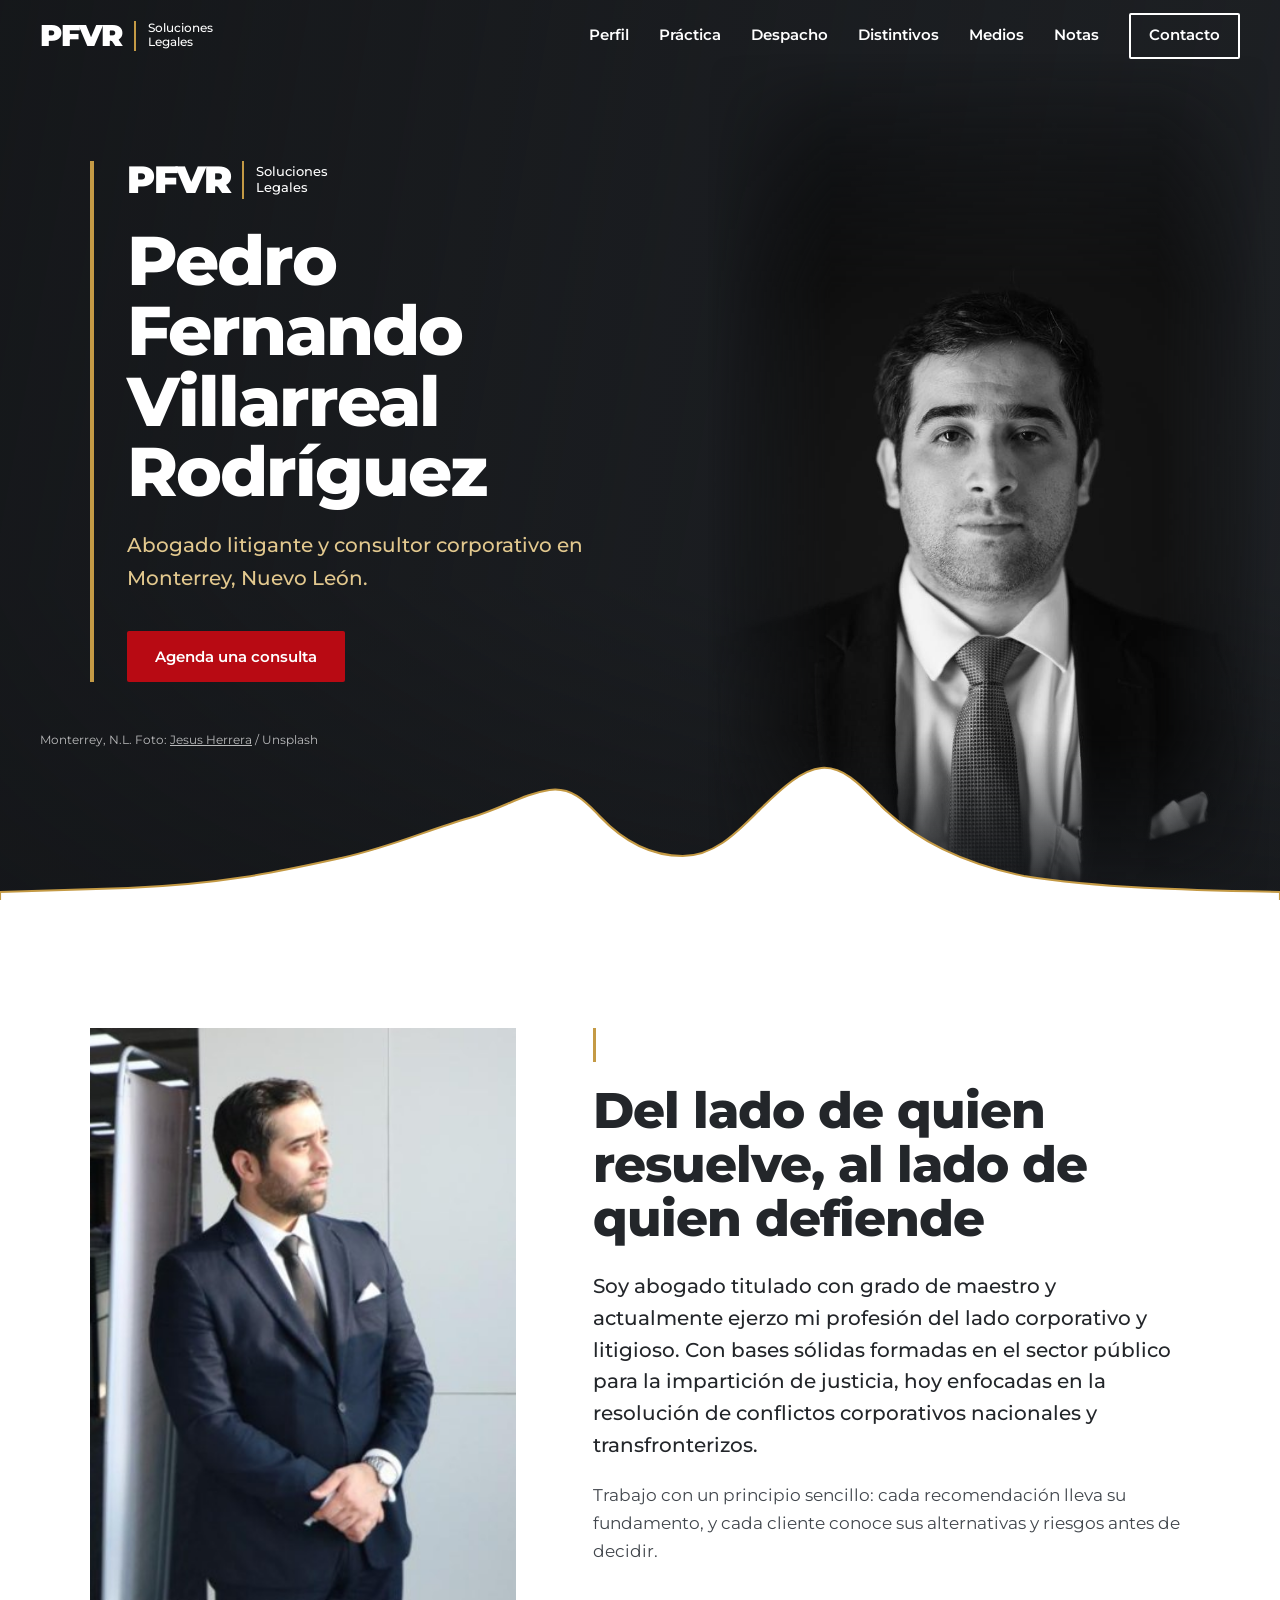
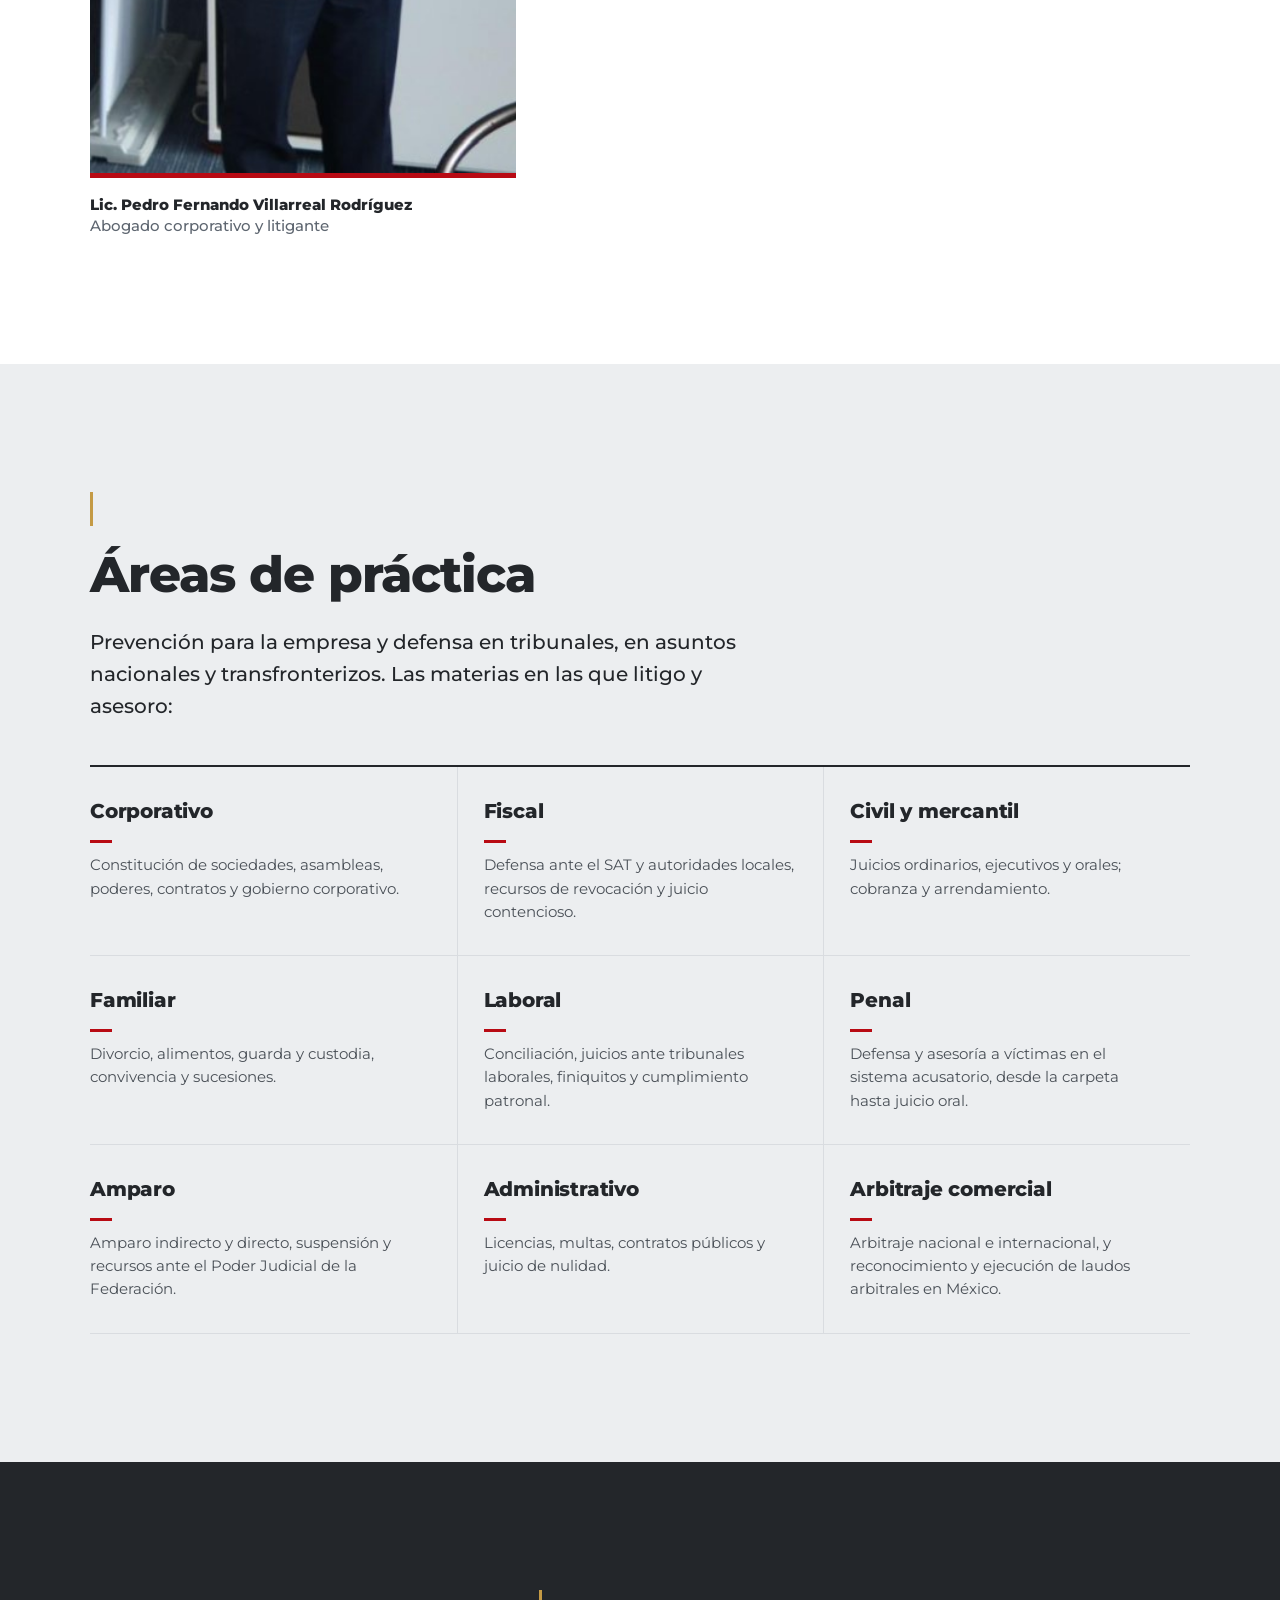
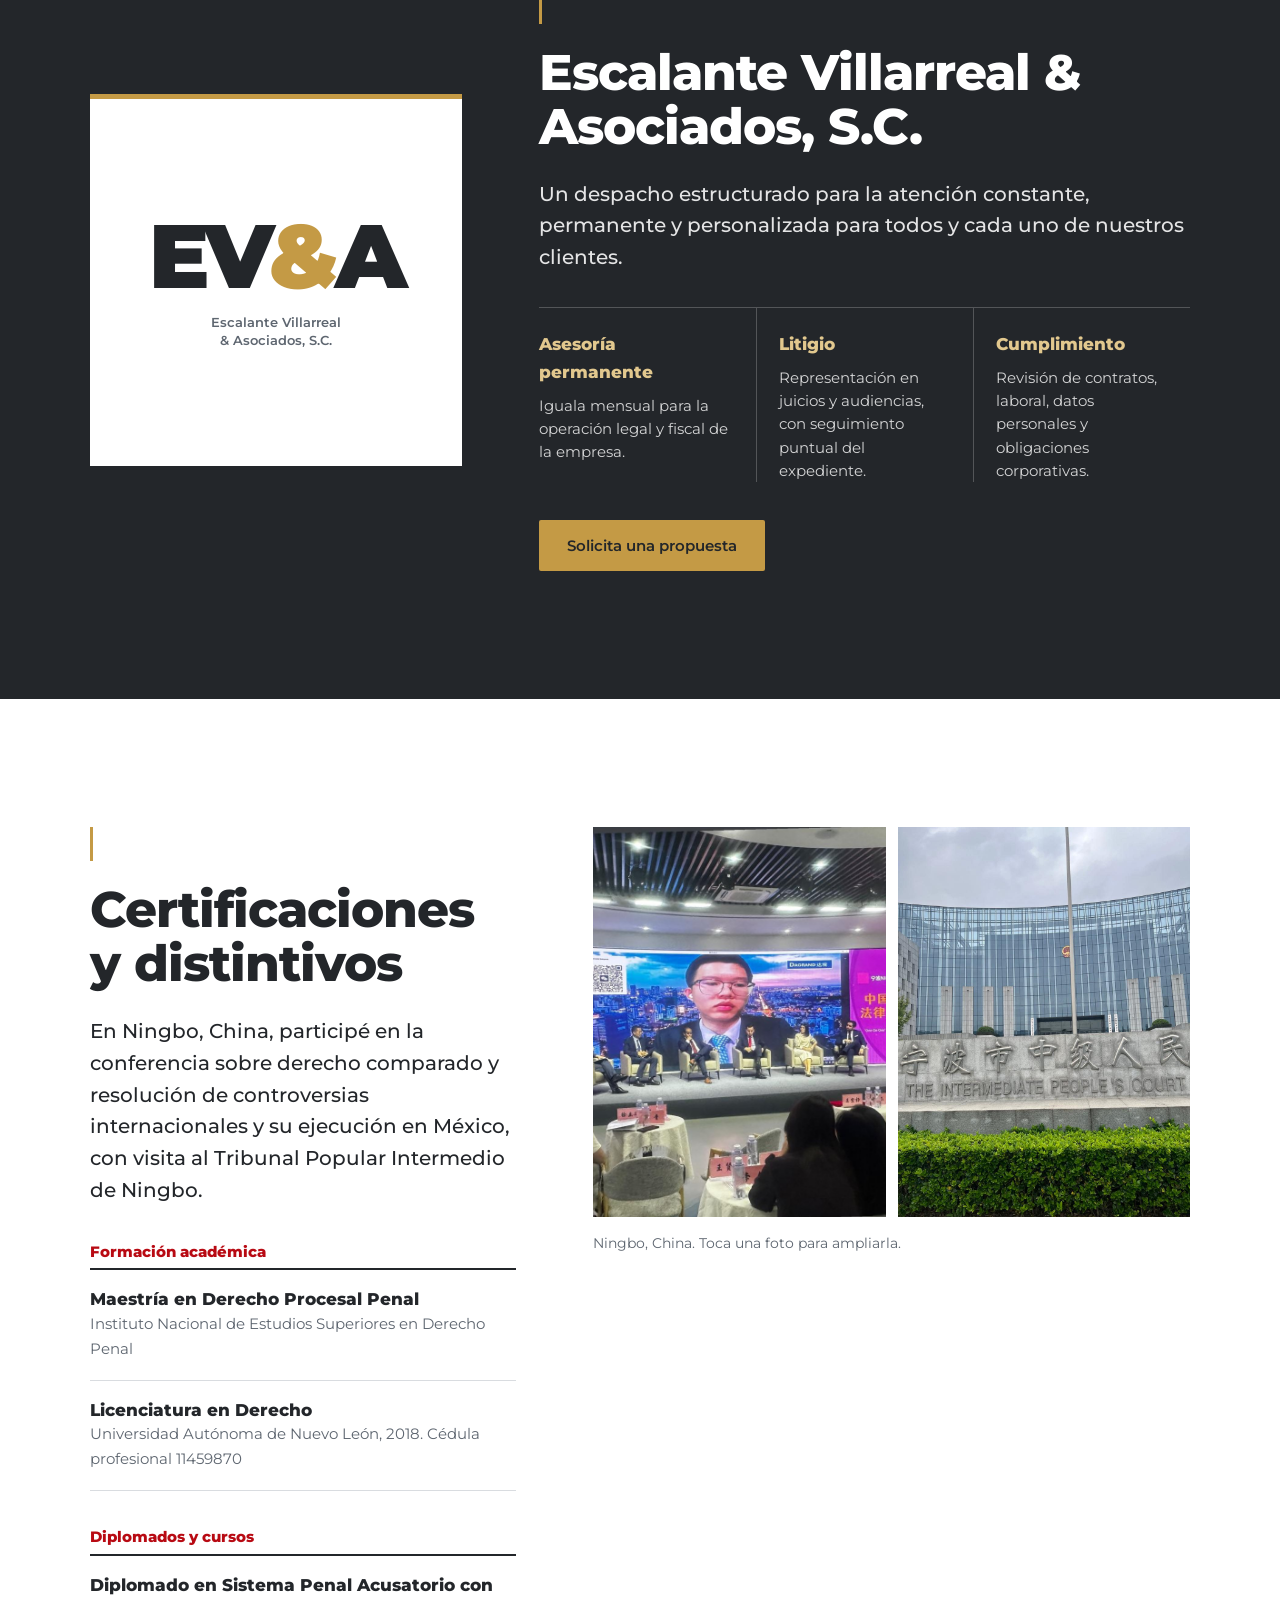
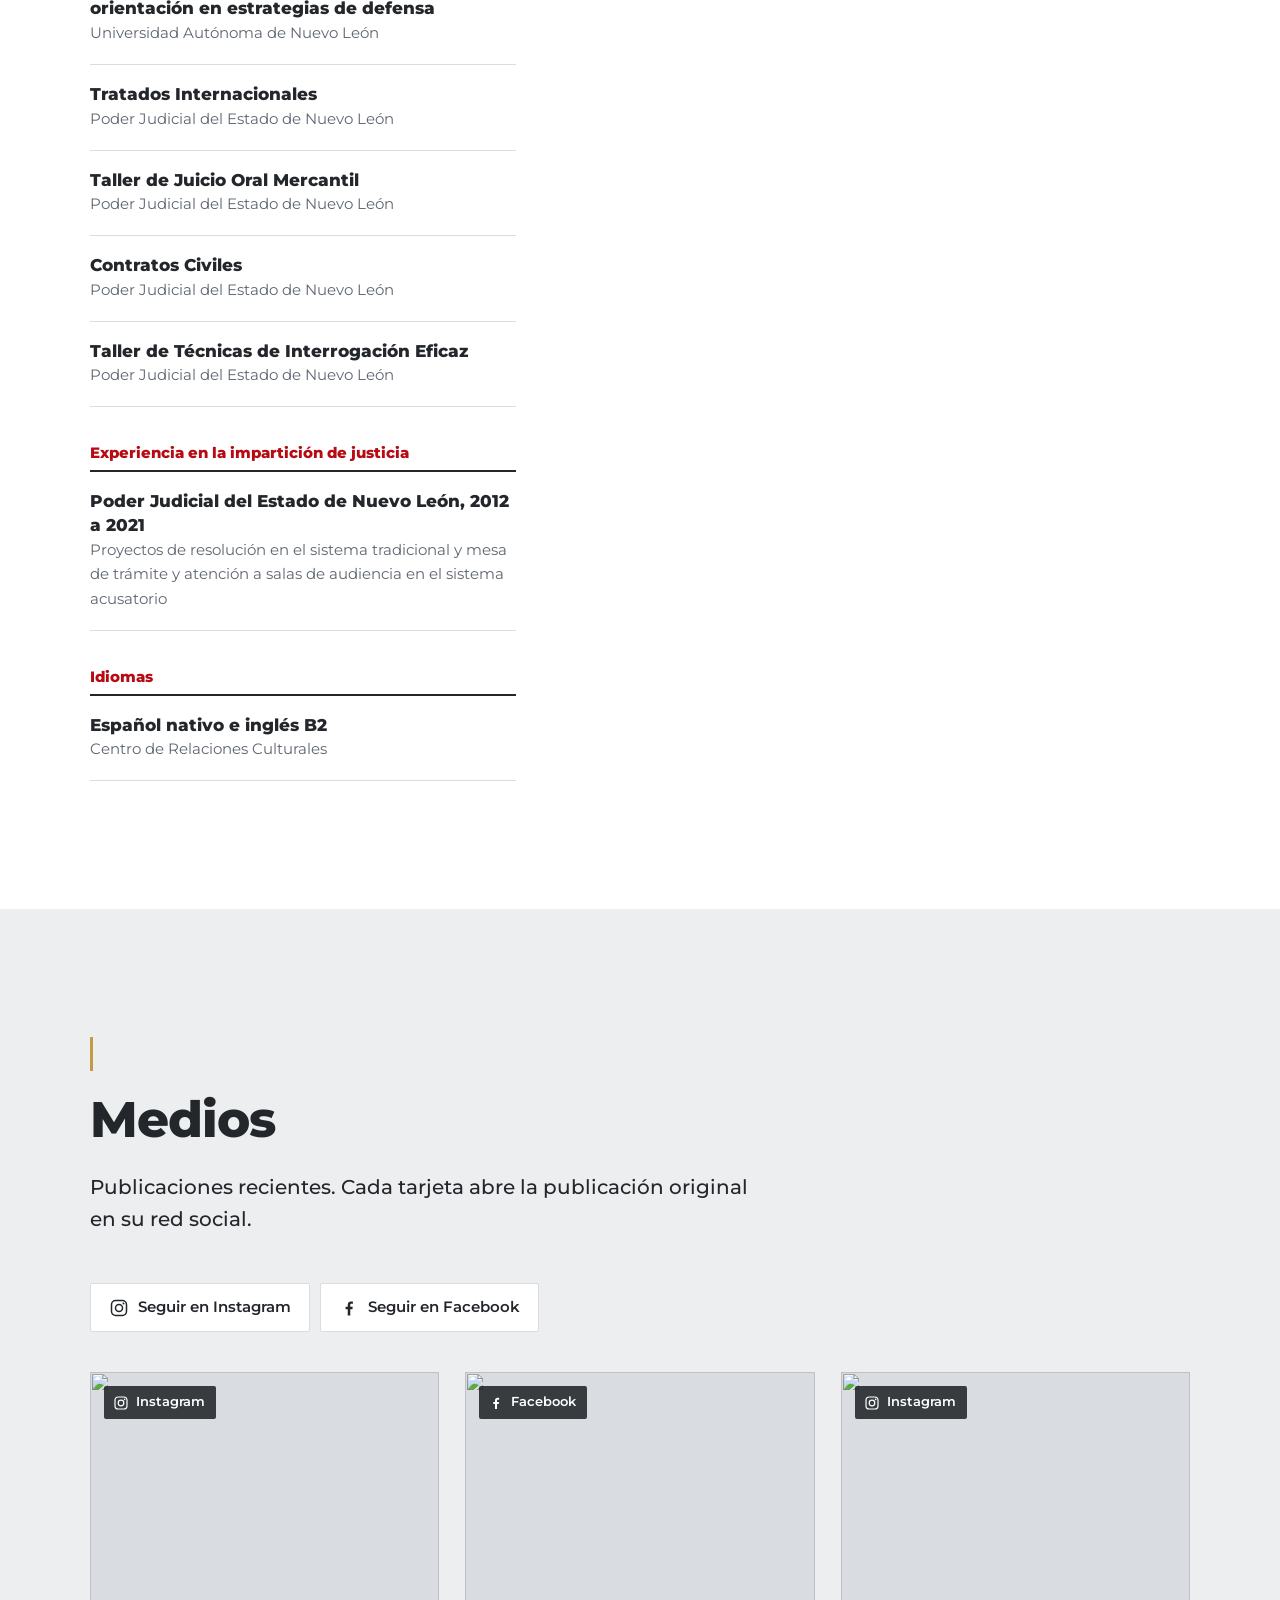
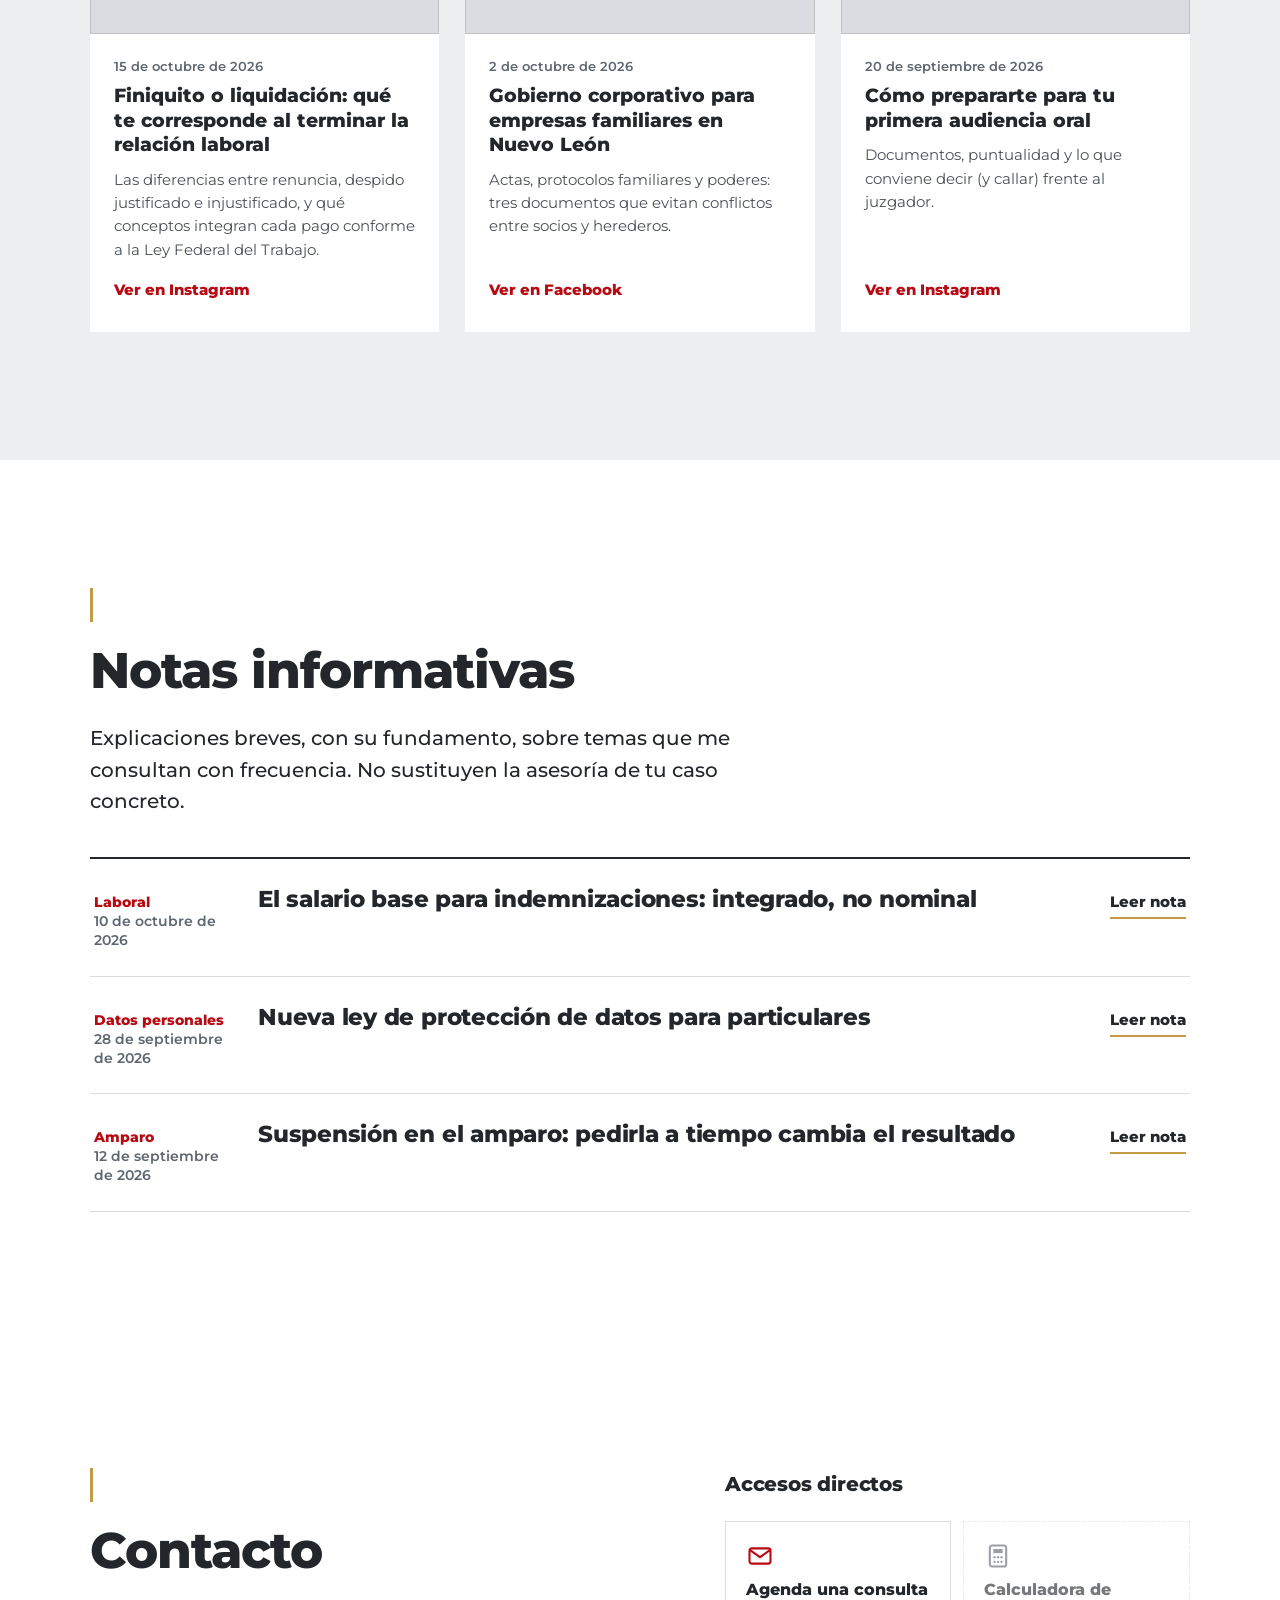
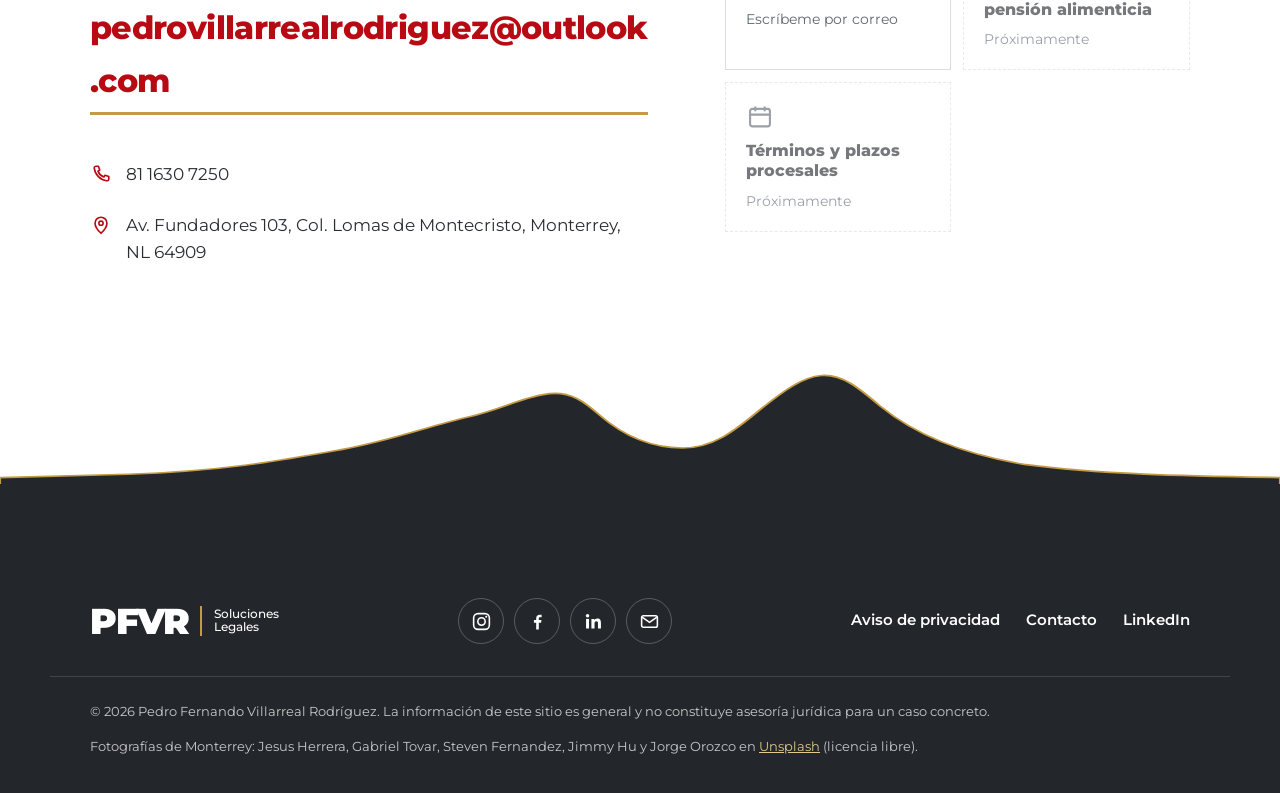
==== index.html @ 301e57ef "Retrato en portada, nuevo perfil, arbitraje comercial, formación del CV, galería de Ningbo y redes C" ====
<!doctype html>
<html lang="es-MX">
<head>
  <meta charset="utf-8">
  <meta name="viewport" content="width=device-width, initial-scale=1">
  <title>PFVR Soluciones Legales | Pedro Fernando Villarreal Rodríguez</title>
  <meta name="description" content="Abogado litigante y consultor corporativo en Monterrey, Nuevo León. Litigio civil, mercantil, familiar, laboral, penal, amparo, administrativo y fiscal. Socio de Escalante Villarreal & Asociados, S.C.">
  <meta name="theme-color" content="#B80A13">
  <link rel="icon" href="assets/img/favicon.svg" type="image/svg+xml">
  <meta property="og:title" content="PFVR Soluciones Legales">
  <meta property="og:description" content="Abogado litigante y consultor corporativo en Monterrey, Nuevo León.">
  <meta property="og:type" content="website">
  <meta property="og:image" content="https://images.unsplash.com/photo-1783614221259-107cb8c396be?w=1200&h=630&fit=crop&q=75">
  <link rel="preload" href="assets/fonts/montserrat-latin-900-normal.woff2" as="font" type="font/woff2" crossorigin>
  <link rel="stylesheet" href="css/estilos.css">
  <script type="application/ld+json">
  {
    "@context": "https://schema.org",
    "@type": "LegalService",
    "name": "PFVR Soluciones Legales",
    "founder": "Pedro Fernando Villarreal Rodríguez",
    "email": "pedrovillarrealrodriguez@outlook.com",
    "telephone": "+52 81 1630 7250",
    "address": {
      "@type": "PostalAddress",
      "streetAddress": "Av. Fundadores 103, Col. Lomas de Montecristo",
      "addressLocality": "Monterrey",
      "addressRegion": "Nuevo León",
      "postalCode": "64909",
      "addressCountry": "MX"
    },
    "areaServed": "Nuevo León, México"
  }
  </script>
</head>
<body>

<!-- Íconos (se reutilizan con <use href="#i-...">) -->
<svg width="0" height="0" style="position:absolute" aria-hidden="true">
  <symbol id="i-instagram" viewBox="0 0 24 24"><rect x="3" y="3" width="18" height="18" rx="5" fill="none" stroke="currentColor" stroke-width="1.8"/><circle cx="12" cy="12" r="4.2" fill="none" stroke="currentColor" stroke-width="1.8"/><circle cx="17.4" cy="6.6" r="1.2" fill="currentColor"/></symbol>
  <symbol id="i-facebook" viewBox="0 0 24 24"><path d="M13.5 21v-7.6h2.6l.4-3h-3V8.5c0-.9.3-1.5 1.6-1.5h1.6V4.3c-.3 0-1.2-.1-2.3-.1-2.3 0-3.9 1.4-3.9 4v2.2H7.9v3h2.6V21h3z" fill="currentColor"/></symbol>
  <symbol id="i-linkedin" viewBox="0 0 24 24"><rect x="3.5" y="9" width="3.4" height="11" fill="currentColor"/><circle cx="5.2" cy="5.3" r="2" fill="currentColor"/><path d="M9.6 9h3.3v1.6c.5-.9 1.7-1.9 3.5-1.9 3.4 0 4.1 2.2 4.1 5.2V20h-3.4v-5.4c0-1.3 0-2.9-1.8-2.9s-2.1 1.4-2.1 2.8V20H9.6V9z" fill="currentColor"/></symbol>
  <symbol id="i-whatsapp" viewBox="0 0 24 24"><path d="M4 20l1.2-4.1A8.4 8.4 0 1 1 8.4 19L4 20z" fill="none" stroke="currentColor" stroke-width="1.8" stroke-linejoin="round"/><path d="M9.2 8.3c.2-.4.4-.4.7-.4h.5c.2 0 .4 0 .5.4l.7 1.6c.1.2 0 .4-.1.6l-.5.6c-.1.1-.2.3 0 .5.5.9 1.4 1.8 2.4 2.3.2.1.4.1.5 0l.7-.8c.2-.2.4-.2.6-.1l1.5.7c.3.1.4.3.3.6-.1.9-.9 1.6-1.8 1.7-1 .1-2.6-.3-4.3-1.8-1.8-1.6-2.4-3.3-2.4-4.3 0-.7.4-1.3.7-1.6z" fill="currentColor"/></symbol>
  <symbol id="i-mail" viewBox="0 0 24 24"><rect x="3" y="5.5" width="18" height="13" rx="2" fill="none" stroke="currentColor" stroke-width="1.8"/><path d="M3.5 7l8.5 6 8.5-6" fill="none" stroke="currentColor" stroke-width="1.8"/></symbol>
  <symbol id="i-phone" viewBox="0 0 24 24"><path d="M6.6 3.5h2.6l1.4 4.1-1.9 1.3a11 11 0 0 0 6.4 6.4l1.3-1.9 4.1 1.4v2.6a2 2 0 0 1-2.2 2A15.9 15.9 0 0 1 4.6 5.7a2 2 0 0 1 2-2.2z" fill="none" stroke="currentColor" stroke-width="1.8" stroke-linejoin="round"/></symbol>
  <symbol id="i-map" viewBox="0 0 24 24"><path d="M12 21s-6.5-6.1-6.5-11a6.5 6.5 0 0 1 13 0c0 4.9-6.5 11-6.5 11z" fill="none" stroke="currentColor" stroke-width="1.8"/><circle cx="12" cy="10" r="2.3" fill="none" stroke="currentColor" stroke-width="1.8"/></symbol>
  <symbol id="i-calc" viewBox="0 0 24 24"><rect x="5" y="3" width="14" height="18" rx="2" fill="none" stroke="currentColor" stroke-width="1.8"/><rect x="8" y="6" width="8" height="3.5" fill="currentColor"/><g fill="currentColor"><circle cx="9" cy="13" r="1"/><circle cx="12" cy="13" r="1"/><circle cx="15" cy="13" r="1"/><circle cx="9" cy="17" r="1"/><circle cx="12" cy="17" r="1"/><circle cx="15" cy="17" r="1"/></g></symbol>
  <symbol id="i-chat" viewBox="0 0 24 24"><path d="M4 5h16v11H9l-5 4V5z" fill="none" stroke="currentColor" stroke-width="1.8" stroke-linejoin="round"/></symbol>
  <symbol id="i-cal" viewBox="0 0 24 24"><rect x="3.5" y="5" width="17" height="15" rx="2" fill="none" stroke="currentColor" stroke-width="1.8"/><path d="M3.5 10h17M8 3v4M16 3v4" stroke="currentColor" stroke-width="1.8"/></symbol>
  <symbol id="i-share" viewBox="0 0 24 24"><circle cx="6" cy="12" r="2.5" fill="none" stroke="currentColor" stroke-width="1.8"/><circle cx="18" cy="6" r="2.5" fill="none" stroke="currentColor" stroke-width="1.8"/><circle cx="18" cy="18" r="2.5" fill="none" stroke="currentColor" stroke-width="1.8"/><path d="M8.2 10.8l7.6-3.6M8.2 13.2l7.6 3.6" stroke="currentColor" stroke-width="1.8"/></symbol>
  <symbol id="i-cerrar" viewBox="0 0 24 24"><path d="M6 6l12 12M18 6L6 18" stroke="currentColor" stroke-width="2" stroke-linecap="round"/></symbol>
  <symbol id="i-flecha" viewBox="0 0 24 24"><path d="M15 6l-6 6 6 6" fill="none" stroke="currentColor" stroke-width="2" stroke-linecap="round" stroke-linejoin="round"/></symbol>
  <!-- Perfil del Cerro de la Silla: se usa como firma visual del sitio -->
  <symbol id="cerro" viewBox="0 0 1200 140" preserveAspectRatio="none">
    <path d="M0 132 L120 128 C210 124 260 112 320 98 C370 86 400 70 440 58 C470 49 490 34 515 30 C535 27 548 40 562 56 C585 82 610 96 640 96 C668 96 688 76 712 50 C735 26 752 10 770 8 C790 6 806 24 826 46 C860 82 905 104 960 116 C1030 128 1110 130 1200 132 L1200 141 L0 141 Z"/>
  </symbol>
</svg>

<a class="saltar" href="#perfil">Ir al contenido</a>

<header class="nav" id="nav">
  <a class="nav-marca" href="#inicio" aria-label="PFVR Soluciones Legales, inicio">
    <span class="marca-pfvr">PFVR</span><span class="marca-div" aria-hidden="true"></span><span class="marca-sub">Soluciones<br>Legales</span>
  </a>
  <button class="nav-boton" id="navBoton" aria-expanded="false" aria-controls="navMenu">
    <span class="sr">Abrir menú</span><span class="hamb" aria-hidden="true"></span>
  </button>
  <nav class="nav-menu" id="navMenu" aria-label="Secciones">
    <a href="#perfil">Perfil</a>
    <a href="#practica">Práctica</a>
    <a href="#despacho">Despacho</a>
    <a href="#distintivos">Distintivos</a>
    <a href="#medios">Medios</a>
    <a href="#notas">Notas</a>
    <a href="#contacto" class="nav-cta">Contacto</a>
  </nav>
</header>

<main>

<!-- 1 · INICIO: Monterrey en movimiento -->
<section class="hero" id="inicio" aria-label="Inicio">
  <div class="hero-fotos" id="heroFotos" aria-hidden="true"></div>
  <div class="hero-velo" aria-hidden="true"></div>
  <img class="hero-retrato" src="assets/img/pedro-retrato.jpg" alt="Lic. Pedro Fernando Villarreal Rodríguez" width="850" height="1280" fetchpriority="high">
  <div class="hero-contenido">
    <div class="hero-texto">
      <p class="hero-marca"><span class="marca-pfvr">PFVR</span><span class="marca-div" aria-hidden="true"></span><span class="marca-sub">Soluciones<br>Legales</span></p>
      <h1 class="hero-nombre">Pedro Fernando Villarreal Rodríguez</h1>
      <p class="hero-lema">Abogado litigante y consultor corporativo en Monterrey, Nuevo León.</p>
      <div class="hero-acciones">
        <a class="btn btn-rojo" href="mailto:pedrovillarrealrodriguez@outlook.com?subject=Solicitud%20de%20consulta">Agenda una consulta</a>
      </div>
    </div>
  </div>
  <svg class="hero-cerro" aria-hidden="true"><use href="#cerro"/></svg>
  <p class="hero-credito" id="heroCredito" aria-live="off"></p>
</section>

<!-- 2 · PERFIL -->
<section class="sec perfil" id="perfil">
  <div class="envoltura perfil-rejilla">
    <figure class="perfil-foto">
      <img src="assets/img/pedro.jpg" alt="Lic. Pedro Fernando Villarreal Rodríguez" width="600" height="750" loading="lazy" data-respaldo="monograma">
      <figcaption>Lic. Pedro Fernando Villarreal Rodríguez<br><span>Abogado corporativo y litigante</span></figcaption>
    </figure>
    <div class="perfil-texto">
      <h2 class="titulo">Del lado de quien resuelve, al lado de quien defiende</h2>
      <p class="entrada">Soy abogado titulado con grado de maestro y actualmente ejerzo mi profesión del lado corporativo y litigioso. Con bases sólidas formadas en el sector público para la impartición de justicia, hoy enfocadas en la resolución de conflictos corporativos nacionales y transfronterizos.</p>
      <p>Trabajo con un principio sencillo: cada recomendación lleva su fundamento, y cada cliente conoce sus alternativas y riesgos antes de decidir.</p>
    </div>
  </div>
</section>

<!-- 3 · PRÁCTICA -->
<section class="sec practica" id="practica">
  <div class="envoltura">
    <h2 class="titulo">Áreas de práctica</h2>
    <p class="entrada estrecha">Prevención para la empresa y defensa en tribunales, en asuntos nacionales y transfronterizos. Las materias en las que litigo y asesoro:</p>
    <ul class="materias">
      <li><h3>Corporativo</h3><p>Constitución de sociedades, asambleas, poderes, contratos y gobierno corporativo.</p></li>
      <li><h3>Fiscal</h3><p>Defensa ante el SAT y autoridades locales, recursos de revocación y juicio contencioso.</p></li>
      <li><h3>Civil y mercantil</h3><p>Juicios ordinarios, ejecutivos y orales; cobranza y arrendamiento.</p></li>
      <li><h3>Familiar</h3><p>Divorcio, alimentos, guarda y custodia, convivencia y sucesiones.</p></li>
      <li><h3>Laboral</h3><p>Conciliación, juicios ante tribunales laborales, finiquitos y cumplimiento patronal.</p></li>
      <li><h3>Penal</h3><p>Defensa y asesoría a víctimas en el sistema acusatorio, desde la carpeta hasta juicio oral.</p></li>
      <li><h3>Amparo</h3><p>Amparo indirecto y directo, suspensión y recursos ante el Poder Judicial de la Federación.</p></li>
      <li><h3>Administrativo</h3><p>Licencias, multas, contratos públicos y juicio de nulidad.</p></li>
      <li><h3>Arbitraje comercial</h3><p>Arbitraje nacional e internacional, y reconocimiento y ejecución de laudos arbitrales en México.</p></li>
    </ul>
  </div>
</section>

<!-- 4 · DESPACHO -->
<section class="sec despacho" id="despacho">
  <div class="despacho-fondo" aria-hidden="true"></div>
  <div class="envoltura despacho-rejilla">
    <div class="despacho-logo">
      <div class="eva-marca" role="img" aria-label="Logotipo de Escalante Villarreal &amp; Asociados, S.C."><b>EV<i>&amp;</i>A</b><span>Escalante Villarreal<br>&amp; Asociados, S.C.</span></div>
    </div>
    <div class="despacho-texto">
      <h2 class="titulo">Escalante Villarreal &amp; Asociados, S.C.</h2>
      <p class="entrada">Un despacho estructurado para la atención constante, permanente y personalizada para todos y cada uno de nuestros clientes.</p>
      <dl class="servicios">
        <div><dt>Asesoría permanente</dt><dd>Iguala mensual para la operación legal y fiscal de la empresa.</dd></div>
        <div><dt>Litigio</dt><dd>Representación en juicios y audiencias, con seguimiento puntual del expediente.</dd></div>
        <div><dt>Cumplimiento</dt><dd>Revisión de contratos, laboral, datos personales y obligaciones corporativas.</dd></div>
      </dl>
      <a class="btn btn-dorado" href="mailto:pedrovillarrealrodriguez@outlook.com?subject=Informaci%C3%B3n%20sobre%20servicios%20del%20despacho">Solicita una propuesta</a>
    </div>
  </div>
</section>

<!-- 5 · DISTINTIVOS -->
<section class="sec distintivos" id="distintivos">
  <div class="envoltura distintivos-rejilla">
    <div>
      <h2 class="titulo">Certificaciones y distintivos</h2>
      <p class="entrada">En Ningbo, China, participé en la conferencia sobre derecho comparado y resolución de controversias internacionales y su ejecución en México, con visita al Tribunal Popular Intermedio de Ningbo.</p>

      <h3 class="certs-grupo">Formación académica</h3>
      <ul class="certs">
        <li><strong>Maestría en Derecho Procesal Penal</strong><span>Instituto Nacional de Estudios Superiores en Derecho Penal</span></li>
        <li><strong>Licenciatura en Derecho</strong><span>Universidad Autónoma de Nuevo León, 2018. Cédula profesional 11459870</span></li>
      </ul>

      <h3 class="certs-grupo">Diplomados y cursos</h3>
      <ul class="certs">
        <li><strong>Diplomado en Sistema Penal Acusatorio con orientación en estrategias de defensa</strong><span>Universidad Autónoma de Nuevo León</span></li>
        <li><strong>Tratados Internacionales</strong><span>Poder Judicial del Estado de Nuevo León</span></li>
        <li><strong>Taller de Juicio Oral Mercantil</strong><span>Poder Judicial del Estado de Nuevo León</span></li>
        <li><strong>Contratos Civiles</strong><span>Poder Judicial del Estado de Nuevo León</span></li>
        <li><strong>Taller de Técnicas de Interrogación Eficaz</strong><span>Poder Judicial del Estado de Nuevo León</span></li>
      </ul>

      <h3 class="certs-grupo">Experiencia en la impartición de justicia</h3>
      <ul class="certs">
        <li><strong>Poder Judicial del Estado de Nuevo León, 2012 a 2021</strong><span>Proyectos de resolución en el sistema tradicional y mesa de trámite y atención a salas de audiencia en el sistema acusatorio</span></li>
      </ul>

      <h3 class="certs-grupo">Idiomas</h3>
      <ul class="certs">
        <li><strong>Español nativo e inglés B2</strong><span>Centro de Relaciones Culturales</span></li>
      </ul>
    </div>
    <div class="galeria" id="galeria" aria-label="Galería de fotografías"></div>
  </div>
</section>

<!-- 6 · MEDIOS -->
<section class="sec medios" id="medios">
  <div class="envoltura">
    <div class="encabezado-fila">
      <div>
        <h2 class="titulo">Medios</h2>
        <p class="entrada estrecha">Publicaciones recientes. Cada tarjeta abre la publicación original en su red social.</p>
      </div>
      <div class="seguir" id="seguir"></div>
    </div>
    <div class="publicaciones" id="publicaciones"></div>
  </div>
</section>

<!-- 7 · NOTAS -->
<section class="sec notas" id="notas">
  <div class="envoltura">
    <h2 class="titulo">Notas informativas</h2>
    <p class="entrada estrecha">Explicaciones breves, con su fundamento, sobre temas que me consultan con frecuencia. No sustituyen la asesoría de tu caso concreto.</p>
    <ul class="lista-notas" id="listaNotas"></ul>
  </div>
</section>

<!-- 8 · CONTACTO Y ACCESOS -->
<section class="sec contacto" id="contacto">
  <div class="envoltura contacto-rejilla">
    <div>
      <h2 class="titulo">Contacto</h2>
      <a class="correo-grande" href="mailto:pedrovillarrealrodriguez@outlook.com">pedrovillarrealrodriguez@outlook.com</a>
      <ul class="datos">
        <li><svg><use href="#i-phone"/></svg><a href="tel:+528116307250">81 1630 7250</a></li>
        <li><svg><use href="#i-map"/></svg><a href="https://www.google.com/maps/search/?api=1&amp;query=Av.%20Fundadores%20103%2C%20Lomas%20de%20Montecristo%2C%20Monterrey%2C%20NL%2064909" target="_blank" rel="noopener">Av. Fundadores 103, Col. Lomas de Montecristo, Monterrey, NL 64909</a></li>
      </ul>
    </div>
    <div>
      <h3 class="subtitulo">Accesos directos</h3>
      <ul class="accesos" id="accesos"></ul>
    </div>
  </div>
</section>

</main>

<footer class="pie">
  <svg class="pie-cerro" aria-hidden="true"><use href="#cerro"/></svg>
  <div class="envoltura pie-rejilla">
    <a class="nav-marca pie-marca" href="#inicio" aria-label="Volver al inicio">
      <span class="marca-pfvr">PFVR</span><span class="marca-div" aria-hidden="true"></span><span class="marca-sub">Soluciones<br>Legales</span>
    </a>
    <ul class="redes" id="redes" aria-label="Redes sociales"></ul>
    <nav class="pie-ligas" aria-label="Información legal">
      <a href="aviso-privacidad.html">Aviso de privacidad</a>
      <a href="#contacto">Contacto</a>
      <a href="https://www.linkedin.com/in/pedrofernandovillarrealrodriguez" target="_blank" rel="noopener">LinkedIn</a>
    </nav>
  </div>
  <div class="envoltura pie-legal">
    <p>© <span id="anio">2026</span> Pedro Fernando Villarreal Rodríguez. La información de este sitio es general y no constituye asesoría jurídica para un caso concreto.</p>
    <p>Fotografías de Monterrey: Jesus Herrera, Gabriel Tovar, Steven Fernandez, Jimmy Hu y Jorge Orozco en <a href="https://unsplash.com/es/licencia" target="_blank" rel="noopener">Unsplash</a> (licencia libre).</p>
  </div>
</footer>

<dialog class="modal" id="modalNota" aria-labelledby="notaTitulo">
  <button class="modal-cerrar" data-cerrar aria-label="Cerrar"><svg><use href="#i-cerrar"/></svg></button>
  <p class="nota-meta" id="notaMeta"></p>
  <h2 id="notaTitulo"></h2>
  <div class="nota-cuerpo" id="notaCuerpo"></div>
  <p class="nota-fuente" id="notaFuente"></p>
  <button class="btn btn-linea" id="notaCompartir"><svg><use href="#i-share"/></svg>Compartir nota</button>
</dialog>

<dialog class="visor" id="visor" aria-label="Fotografía ampliada">
  <button class="modal-cerrar" data-cerrar aria-label="Cerrar"><svg><use href="#i-cerrar"/></svg></button>
  <button class="visor-nav visor-ant" id="visorAnt" aria-label="Foto anterior"><svg><use href="#i-flecha"/></svg></button>
  <figure><img id="visorImg" alt=""><figcaption id="visorPie"></figcaption></figure>
  <button class="visor-nav visor-sig" id="visorSig" aria-label="Foto siguiente"><svg><use href="#i-flecha"/></svg></button>
</dialog>

<script src="js/contenido.js"></script>
<script src="js/app.js"></script>
</body>
</html>
---- css/estilos.css ----
/* PFVR Soluciones Legales — hoja de estilos del sitio */

@font-face { font-family: "Montserrat"; src: url("../assets/fonts/montserrat-latin-400-normal.woff2") format("woff2"); font-weight: 400; font-display: swap; }
@font-face { font-family: "Montserrat"; src: url("../assets/fonts/montserrat-latin-500-normal.woff2") format("woff2"); font-weight: 500; font-display: swap; }
@font-face { font-family: "Montserrat"; src: url("../assets/fonts/montserrat-latin-600-normal.woff2") format("woff2"); font-weight: 600; font-display: swap; }
@font-face { font-family: "Montserrat"; src: url("../assets/fonts/montserrat-latin-800-normal.woff2") format("woff2"); font-weight: 800; font-display: swap; }
@font-face { font-family: "Montserrat"; src: url("../assets/fonts/montserrat-latin-900-normal.woff2") format("woff2"); font-weight: 900; font-display: swap; }

:root {
  --rojo: #B80A13;
  --rojo-hondo: #8E070E;
  --dorado: #C49A45;
  --dorado-claro: #E2C88E;
  --grafito: #23262A;
  --acero: #5E6670;
  --piedra: #ECEEF0;
  --linea: #D9DCE0;
  --blanco: #FFFFFF;
  --texto: #2A2D31;

  --f: "Montserrat", "Helvetica Neue", Arial, sans-serif;
  --ancho: 1180px;
  --gutter: clamp(16px, 4vw, 40px);
  --sec: clamp(72px, 10vw, 128px);
  --nav-h: 72px;
}

*, *::before, *::after { box-sizing: border-box; }
html { scroll-behavior: smooth; scroll-padding-top: var(--nav-h); }
body { margin: 0; font-family: var(--f); font-weight: 400; font-size: 17px; line-height: 1.65; color: var(--texto); background: var(--blanco); -webkit-font-smoothing: antialiased; overflow-x: hidden; }
img { max-width: 100%; display: block; }
a { color: inherit; }
h1, h2, h3, p, ul, ol, dl, dd, figure { margin: 0; }
ul, ol { padding: 0; list-style: none; }
svg { width: 1em; height: 1em; flex: none; }
:focus-visible { outline: 3px solid var(--dorado); outline-offset: 3px; border-radius: 2px; }
.sr { position: absolute; width: 1px; height: 1px; overflow: hidden; clip: rect(0 0 0 0); white-space: nowrap; }
.saltar { position: absolute; left: 16px; top: -60px; z-index: 100; background: var(--rojo); color: #fff; padding: 10px 16px; text-decoration: none; font-weight: 600; }
.saltar:focus { top: 12px; }

.envoltura { max-width: var(--ancho); margin: 0 auto; padding: 0 var(--gutter); }
.sec { padding: var(--sec) 0; }

/* Tipografía */
.titulo { font-size: clamp(30px, 4.2vw, 50px); font-weight: 800; line-height: 1.08; letter-spacing: -0.02em; color: var(--grafito); max-width: 18ch; margin-bottom: 24px; }
.titulo::before { content: ""; display: block; width: 3px; height: 34px; background: var(--dorado); margin-bottom: 22px; }
.subtitulo { font-size: 20px; font-weight: 800; color: var(--grafito); margin: 48px 0 20px; letter-spacing: -0.01em; }
.entrada { font-size: clamp(18px, 1.6vw, 21px); line-height: 1.55; font-weight: 500; color: var(--grafito); max-width: 60ch; margin-bottom: 20px; }
.estrecha { max-width: 52ch; }
p + p { margin-top: 14px; }
.perfil-texto > p:not(.entrada) { max-width: 62ch; color: #41464C; }

/* Botones */
.btn { display: inline-flex; align-items: center; gap: 10px; font: 600 15px/1 var(--f); padding: 16px 26px; border-radius: 2px; text-decoration: none; border: 2px solid transparent; cursor: pointer; transition: background .2s, color .2s, border-color .2s; }
.btn svg { width: 18px; height: 18px; }
.btn-rojo { background: var(--rojo); color: #fff; }
.btn-rojo:hover { background: var(--rojo-hondo); }
.btn-claro { border-color: rgba(255,255,255,.7); color: #fff; }
.btn-claro:hover { background: #fff; color: var(--grafito); }
.btn-dorado { background: var(--dorado); color: var(--grafito); }
.btn-dorado:hover { background: var(--dorado-claro); }
.btn-linea { background: none; border-color: var(--linea); color: var(--grafito); }
.btn-linea:hover { border-color: var(--grafito); }

/* Marca */
.nav-marca { display: inline-flex; align-items: center; text-decoration: none; color: var(--grafito); }
.marca-pfvr { font-weight: 900; font-size: 30px; letter-spacing: -0.04em; color: var(--rojo); line-height: 1; }
.marca-div { width: 2px; height: 30px; background: var(--dorado); margin: 0 12px; }
.marca-sub { font-size: 11.5px; font-weight: 500; line-height: 1.2; }

/* Navegación */
.nav { position: fixed; inset: 0 0 auto 0; z-index: 50; height: var(--nav-h); display: flex; align-items: center; justify-content: space-between; padding: 0 var(--gutter); transition: background .3s, box-shadow .3s; }
.nav .marca-sub, .nav .nav-menu a { color: #fff; }
.nav .marca-pfvr { color: #fff; }
.nav.solida { background: rgba(255,255,255,.97); box-shadow: 0 1px 0 var(--linea); backdrop-filter: blur(8px); }
.nav.solida .marca-pfvr { color: var(--rojo); }
.nav.solida .marca-sub, .nav.solida .nav-menu a { color: var(--grafito); }
.nav-menu { display: flex; gap: 30px; align-items: center; }
.nav-menu a { font-size: 14.5px; font-weight: 600; text-decoration: none; position: relative; padding: 6px 0; }
.nav-menu a:not(.nav-cta)::after { content: ""; position: absolute; left: 0; right: 100%; bottom: 0; height: 2px; background: var(--dorado); transition: right .25s; }
.nav-menu a:not(.nav-cta):hover::after, .nav-menu a.activo::after { right: 0; }
.nav-menu .nav-cta { border: 2px solid currentColor; padding: 9px 18px; border-radius: 2px; }
.nav.solida .nav-cta { background: var(--rojo); border-color: var(--rojo); color: #fff !important; }
.nav-boton { display: none; background: none; border: 0; width: 44px; height: 44px; cursor: pointer; padding: 0; }
.hamb, .hamb::before, .hamb::after { display: block; width: 24px; height: 2px; background: #fff; margin: 0 auto; position: relative; transition: transform .25s, background .25s; }
.hamb::before, .hamb::after { content: ""; position: absolute; left: 0; }
.hamb::before { top: -7px; } .hamb::after { top: 7px; }
.nav.solida .hamb, .nav.solida .hamb::before, .nav.solida .hamb::after { background: var(--grafito); }
.nav-boton[aria-expanded="true"] .hamb { background: transparent !important; }
.nav-boton[aria-expanded="true"] .hamb::before { transform: translateY(7px) rotate(45deg); }
.nav-boton[aria-expanded="true"] .hamb::after { transform: translateY(-7px) rotate(-45deg); }

/* 1 · Hero */
.hero { position: relative; min-height: 100svh; display: flex; align-items: center; color: #fff; overflow: hidden; background: var(--grafito); }
.hero-fotos, .hero-velo { position: absolute; inset: 0; }
.hero-foto { position: absolute; inset: 0; background-size: cover; background-position: center; opacity: 0; transition: opacity 1.8s ease; transform: scale(1.04); }
.hero-foto.visible { opacity: 1; animation: acercar 9s ease-out forwards; }
@keyframes acercar { from { transform: scale(1.04) translateX(0); } to { transform: scale(1.14) translateX(-1.5%); } }
.hero-velo { background: linear-gradient(100deg, rgba(20,22,25,.9) 0%, rgba(20,22,25,.62) 45%, rgba(20,22,25,.35) 100%), linear-gradient(0deg, rgba(20,22,25,.6) 0%, transparent 35%); }
.hero-contenido { position: relative; z-index: 2; width: 100%; max-width: var(--ancho); margin: 0 auto; padding: calc(var(--nav-h) + 40px) var(--gutter) 170px; }
.hero-texto { max-width: 560px; padding-left: clamp(20px, 2.6vw, 34px); border-left: 4px solid var(--dorado); animation: entrar 1.1s .2s cubic-bezier(.2,.7,.2,1) both; }
@keyframes entrar { from { opacity: 0; transform: translateY(18px); } to { opacity: 1; transform: none; } }
.hero-marca { display: flex; align-items: center; margin-bottom: 26px; }
.hero-marca .marca-pfvr { color: #fff; font-size: 38px; }
.hero-marca .marca-div { height: 38px; }
.hero-marca .marca-sub { color: #fff; font-size: 13px; }
.hero-nombre { font-size: clamp(38px, 5.4vw, 72px); font-weight: 800; line-height: 1.02; letter-spacing: -0.03em; color: #fff; margin-bottom: 22px; }
.hero-lema { font-size: clamp(17px, 1.6vw, 20px); max-width: 40ch; color: var(--dorado-claro); font-weight: 500; margin-bottom: 36px; }
.hero-retrato { position: absolute; z-index: 1; right: max(0px, calc((100vw - var(--ancho)) / 2 - 40px)); bottom: 0; height: min(94%, 980px); width: auto; max-width: 52vw; object-fit: cover; object-position: top center;
  -webkit-mask-image: linear-gradient(90deg, transparent 0%, #000 22%, #000 80%, transparent 100%), linear-gradient(0deg, transparent 0%, #000 20%, #000 72%, transparent 100%);
  -webkit-mask-composite: source-in; mask-image: linear-gradient(90deg, transparent 0%, #000 22%, #000 80%, transparent 100%), linear-gradient(0deg, transparent 0%, #000 20%, #000 72%, transparent 100%); mask-composite: intersect;
  animation: aparecer 1.6s ease both; }
@keyframes aparecer { from { opacity: 0; } to { opacity: 1; } }
.hero-acciones { display: flex; flex-wrap: wrap; gap: 14px; }
.hero-cerro { position: absolute; left: 0; bottom: 0; width: 100%; height: clamp(70px, 11vw, 140px); z-index: 2; fill: var(--blanco); stroke: var(--dorado); stroke-width: 2; vector-effect: non-scaling-stroke; }
.hero-cerro path { vector-effect: non-scaling-stroke; }
.hero-credito { position: absolute; left: var(--gutter); bottom: clamp(74px, 11vw, 140px); z-index: 3; font-size: 11.5px; color: rgba(255,255,255,.7); margin: 0 0 10px; }
.hero-credito a { color: inherit; }

/* 2 · Perfil */
.perfil-rejilla { display: grid; grid-template-columns: minmax(260px, 5fr) 7fr; gap: clamp(36px, 6vw, 88px); align-items: start; }
.perfil-foto { position: sticky; top: calc(var(--nav-h) + 24px); }
.perfil-foto img, .perfil-foto .monograma { width: 100%; aspect-ratio: 4 / 5; object-fit: cover; background: var(--piedra); border-bottom: 5px solid var(--rojo); }
.monograma { display: grid; place-items: center; font-weight: 900; font-size: clamp(64px, 9vw, 120px); letter-spacing: -0.05em; color: var(--rojo); background: linear-gradient(160deg, var(--piedra), #DDE1E5) !important; }
.perfil-foto figcaption { margin-top: 16px; font-weight: 700; font-size: 15px; color: var(--grafito); line-height: 1.4; }
.perfil-foto figcaption span { font-weight: 500; color: var(--acero); }
.linea { border-left: 2px solid var(--linea); margin-left: 6px; }
.linea li { display: grid; grid-template-columns: 70px 1fr; gap: 18px; padding: 0 0 26px 26px; position: relative; }
.linea li::before { content: ""; position: absolute; left: -7px; top: 6px; width: 12px; height: 12px; border-radius: 50%; background: var(--blanco); border: 2px solid var(--rojo); }
.linea li:last-child::before { background: var(--rojo); }
.linea-anio { font-weight: 800; color: var(--rojo); font-size: 15px; padding-top: 1px; }
.linea strong { display: block; font-weight: 700; color: var(--grafito); font-size: 16.5px; line-height: 1.35; }
.linea p { margin-top: 2px; font-size: 15px; color: var(--acero); }

/* 3 · Práctica */
.practica { background: var(--piedra); }
.materias { display: grid; grid-template-columns: repeat(3, 1fr); border-top: 2px solid var(--grafito); margin-top: 44px; }
.materias li { padding: 28px 26px 32px 0; border-bottom: 1px solid var(--linea); }
.materias li:not(:nth-child(3n+1)) { padding-left: 26px; border-left: 1px solid var(--linea); }
.materias h3 { font-size: 20px; font-weight: 800; color: var(--grafito); margin-bottom: 10px; letter-spacing: -0.01em; }
.materias h3::after { content: ""; display: block; width: 22px; height: 3px; background: var(--rojo); margin-top: 12px; }
.materias p { font-size: 15px; line-height: 1.55; color: #4A5057; }

/* 4 · Despacho */
.despacho { position: relative; background: var(--grafito); color: #fff; overflow: hidden; }
.despacho-fondo { position: absolute; inset: -15% 0; background: url("https://images.unsplash.com/photo-1590204481159-960a860ba421?w=2000&q=70&auto=format&fit=crop") center / cover; opacity: .18; will-change: transform; }
.despacho-rejilla { position: relative; display: grid; grid-template-columns: 4fr 7fr; gap: clamp(36px, 6vw, 90px); align-items: center; }
.despacho .titulo { color: #fff; max-width: 20ch; }
.despacho .entrada { color: rgba(255,255,255,.88); }
.despacho-logo { background: #fff; aspect-ratio: 1; display: grid; place-items: center; padding: 14%; border-top: 5px solid var(--dorado); }
.despacho-logo img { width: 100%; height: 100%; object-fit: contain; }
.eva-marca { text-align: center; color: var(--grafito); }
.eva-marca b { display: block; font-weight: 900; font-size: clamp(54px, 7vw, 92px); letter-spacing: -0.05em; line-height: .9; color: var(--grafito); }
.eva-marca b i { font-style: normal; color: var(--dorado); }
.eva-marca span { display: block; margin-top: 16px; font-size: 13px; font-weight: 600; line-height: 1.4; color: var(--acero); }
.servicios { display: grid; grid-template-columns: repeat(3, 1fr); gap: 0; margin: 34px 0 38px; border-top: 1px solid rgba(255,255,255,.22); }
.servicios > div { padding: 22px 22px 0 0; }
.servicios > div + div { padding-left: 22px; border-left: 1px solid rgba(255,255,255,.22); }
.servicios dt { font-weight: 800; color: var(--dorado-claro); margin-bottom: 8px; }
.servicios dd { font-size: 15px; line-height: 1.55; color: rgba(255,255,255,.8); }

/* 5 · Distintivos */
.distintivos-rejilla { display: grid; grid-template-columns: 5fr 7fr; gap: clamp(36px, 6vw, 80px); align-items: start; }
.certs-grupo { font-size: 15px; font-weight: 800; color: var(--rojo); margin: 34px 0 4px; }
.certs li { display: flex; flex-direction: column; padding: 18px 0; border-bottom: 1px solid var(--linea); }
.certs li:first-child { border-top: 2px solid var(--grafito); }
.certs strong { line-height: 1.4; }
.certs strong { font-weight: 700; color: var(--grafito); }
.certs span { font-size: 15px; color: var(--acero); }
.galeria { display: grid; grid-template-columns: repeat(2, 1fr); gap: 12px; position: sticky; top: calc(var(--nav-h) + 24px); }
.galeria button { padding: 0; border: 0; cursor: zoom-in; position: relative; overflow: hidden; background: var(--piedra); aspect-ratio: 3 / 4; }
.galeria button:only-child, .galeria button:last-child:nth-child(odd) { grid-column: span 2; aspect-ratio: 16 / 10; }
.galeria-pie { grid-column: 1 / -1; font-size: 14px; color: var(--acero); line-height: 1.5; margin-top: 4px; }
.galeria img { width: 100%; height: 100%; object-fit: cover; transition: transform .6s ease; }
.galeria button:hover img { transform: scale(1.05); }
.marco-vacio { width: 100%; height: 100%; display: grid; place-items: center; text-align: center; padding: 12px; font-size: 12.5px; font-weight: 600; color: var(--acero); background: repeating-linear-gradient(135deg, var(--piedra) 0 12px, #E4E7EA 12px 24px); }
.marco-vacio b { display: block; color: var(--rojo); font-size: 13px; }

/* 6 · Medios */
.medios { background: var(--piedra); }
.encabezado-fila { display: flex; justify-content: space-between; align-items: end; gap: 28px; flex-wrap: wrap; margin-bottom: 40px; }
.seguir { display: flex; gap: 10px; flex-wrap: wrap; }
.seguir a { display: inline-flex; align-items: center; gap: 9px; font-weight: 600; font-size: 14.5px; text-decoration: none; padding: 12px 18px; background: #fff; border: 1px solid var(--linea); border-radius: 2px; color: var(--grafito); }
.seguir a:hover { border-color: var(--grafito); }
.seguir svg { width: 20px; height: 20px; }
.publicaciones { display: grid; grid-template-columns: repeat(3, 1fr); gap: 26px; }
.pub { background: #fff; display: flex; flex-direction: column; text-decoration: none; color: inherit; border-bottom: 3px solid transparent; transition: border-color .25s; }
.pub:hover { border-bottom-color: var(--rojo); }
.pub-img { aspect-ratio: 4 / 3; overflow: hidden; position: relative; background: var(--linea); }
.pub-img img { width: 100%; height: 100%; object-fit: cover; }
.pub-red { position: absolute; left: 14px; top: 14px; display: inline-flex; align-items: center; gap: 7px; background: rgba(35,38,42,.88); color: #fff; font-size: 12.5px; font-weight: 600; padding: 6px 11px 6px 9px; border-radius: 2px; }
.pub-red svg { width: 16px; height: 16px; }
.pub-cuerpo { padding: 22px 24px 26px; display: flex; flex-direction: column; flex: 1; }
.pub time { font-size: 13px; color: var(--acero); font-weight: 600; }
.pub h3 { font-size: 19px; font-weight: 800; line-height: 1.3; color: var(--grafito); margin: 6px 0 10px; }
.pub p { font-size: 15px; line-height: 1.55; color: #4A5057; flex: 1; }
.pub-ver { margin-top: 18px; font-weight: 700; font-size: 14.5px; color: var(--rojo); }

/* 7 · Notas */
.lista-notas { margin-top: 40px; border-top: 2px solid var(--grafito); }
.lista-notas li { border-bottom: 1px solid var(--linea); }
.lista-notas button { all: unset; box-sizing: border-box; width: 100%; cursor: pointer; display: grid; grid-template-columns: 140px 1fr auto; gap: 24px; align-items: baseline; padding: 26px 4px; }
.lista-notas button:focus-visible { outline: 3px solid var(--dorado); outline-offset: -3px; }
.lista-notas .meta { font-size: 13.5px; color: var(--acero); font-weight: 600; line-height: 1.4; }
.lista-notas .meta b { display: block; color: var(--rojo); font-weight: 700; }
.lista-notas h3 { font-size: clamp(19px, 2vw, 23px); font-weight: 700; color: var(--grafito); line-height: 1.3; letter-spacing: -0.01em; }
.lista-notas .leer { font-size: 14.5px; font-weight: 700; color: var(--grafito); white-space: nowrap; border-bottom: 2px solid var(--dorado); padding-bottom: 2px; }
.lista-notas button:hover h3 { color: var(--rojo); }

/* 8 · Contacto */
.contacto-rejilla { display: grid; grid-template-columns: 6fr 5fr; gap: clamp(36px, 6vw, 90px); }
.correo-grande { display: inline-block; font-size: clamp(20px, 2.5vw, 32px); font-weight: 800; letter-spacing: -0.02em; color: var(--rojo); text-decoration: none; border-bottom: 3px solid var(--dorado); padding-bottom: 4px; margin-bottom: 34px; overflow-wrap: anywhere; }
.correo-grande:hover { color: var(--rojo-hondo); }
.datos li { display: flex; gap: 14px; align-items: flex-start; padding: 12px 0; font-size: 16.5px; }
.datos svg { width: 22px; height: 22px; color: var(--rojo); margin-top: 2px; }
.datos a { text-decoration: none; }
.datos a:hover { text-decoration: underline; text-decoration-color: var(--dorado); text-underline-offset: 4px; }
.contacto .subtitulo { margin-top: 0; }
.accesos { display: grid; grid-template-columns: 1fr 1fr; gap: 12px; }
.acceso { display: flex; flex-direction: column; gap: 10px; padding: 20px; border: 1px solid var(--linea); text-decoration: none; color: var(--grafito); height: 100%; transition: border-color .2s, background .2s; }
a.acceso:hover { border-color: var(--rojo); background: #FCF6F6; }
.acceso svg { width: 28px; height: 28px; color: var(--rojo); }
.acceso strong { font-size: 15.5px; line-height: 1.3; }
.acceso span { font-size: 13.5px; color: var(--acero); line-height: 1.4; }
.acceso.pronto { opacity: .62; border-style: dashed; }
.acceso.pronto svg { color: var(--acero); }

/* Pie */
.pie { background: var(--grafito); color: rgba(255,255,255,.75); position: relative; padding: clamp(80px, 9vw, 120px) 0 36px; margin-top: clamp(40px, 6vw, 80px); }
.pie-cerro { position: absolute; left: 0; top: 0; width: 100%; height: clamp(60px, 9vw, 120px); transform: translateY(-99%); fill: var(--grafito); stroke: var(--dorado); stroke-width: 2; }
.pie-cerro path { vector-effect: non-scaling-stroke; }
.pie-rejilla { display: flex; justify-content: space-between; align-items: center; gap: 28px; flex-wrap: wrap; padding-bottom: 32px; border-bottom: 1px solid rgba(255,255,255,.14); }
.pie-marca .marca-pfvr { color: #fff; font-size: 36px; }
.pie-marca .marca-sub { color: #fff; }
.redes { display: flex; gap: 10px; }
.redes a { width: 46px; height: 46px; display: grid; place-items: center; border: 1px solid rgba(255,255,255,.25); border-radius: 50%; color: #fff; transition: background .2s, border-color .2s, color .2s; }
.redes a:hover { background: var(--dorado); border-color: var(--dorado); color: var(--grafito); }
.redes svg { width: 21px; height: 21px; }
.pie-ligas { display: flex; gap: 26px; flex-wrap: wrap; }
.pie-ligas a { color: #fff; font-weight: 600; font-size: 14.5px; text-decoration: none; }
.pie-ligas a:hover { color: var(--dorado-claro); }
.pie-legal { padding-top: 24px; font-size: 13px; line-height: 1.6; }
.pie-legal a { color: var(--dorado-claro); }

/* Modales */
dialog { border: 0; padding: 0; max-width: none; max-height: none; }
dialog::backdrop { background: rgba(20,22,25,.78); }
.modal { width: min(720px, calc(100% - 32px)); max-height: calc(100vh - 48px); overflow: auto; padding: clamp(28px, 5vw, 52px); border-top: 5px solid var(--rojo); color: var(--texto); }
.modal h2 { font-size: clamp(24px, 3vw, 32px); font-weight: 800; line-height: 1.15; color: var(--grafito); letter-spacing: -0.02em; margin: 6px 0 22px; padding-right: 30px; }
.nota-meta { font-size: 14px; font-weight: 600; color: var(--rojo); }
.nota-cuerpo p { max-width: 64ch; }
.nota-fuente { margin: 26px 0 26px; padding: 14px 18px; background: var(--piedra); border-left: 3px solid var(--dorado); font-size: 14.5px; color: var(--grafito); }
.nota-fuente:empty { display: none; }
.modal-cerrar { position: absolute; top: 14px; right: 14px; width: 44px; height: 44px; border: 0; background: none; cursor: pointer; display: grid; place-items: center; color: var(--grafito); }
.modal-cerrar svg { width: 22px; height: 22px; }
.visor { background: transparent; width: 100vw; height: 100vh; display: none; align-items: center; justify-content: center; }
.visor[open] { display: flex; }
.visor figure { max-width: min(1100px, 86vw); }
.visor img { max-height: 80vh; margin: 0 auto; }
.visor figcaption { color: #fff; text-align: center; margin-top: 14px; font-size: 15px; }
.visor .modal-cerrar { color: #fff; position: fixed; }
.visor-nav { background: rgba(255,255,255,.12); border: 0; color: #fff; width: 48px; height: 48px; border-radius: 50%; cursor: pointer; display: grid; place-items: center; margin: 0 12px; flex: none; }
.visor-nav svg { width: 22px; height: 22px; }
.visor-sig svg { transform: rotate(180deg); }
.visor-nav:hover { background: rgba(255,255,255,.25); }

/* Responsivo */
@media (max-width: 1020px) {
  .materias { grid-template-columns: repeat(2, 1fr); }
  .materias li:not(:nth-child(3n+1)) { padding-left: 0; border-left: 0; }
  .materias li:nth-child(even) { padding-left: 26px; border-left: 1px solid var(--linea); }
  .publicaciones { grid-template-columns: repeat(2, 1fr); }
  .distintivos-rejilla, .contacto-rejilla { grid-template-columns: 1fr; }
}
@media (max-width: 860px) {
  .hero { align-items: flex-end; }
  .hero-retrato { left: 50%; right: auto; transform: translateX(-50%); max-width: none; height: 60svh; top: calc(var(--nav-h) - 10px); bottom: auto; animation: none; }
  .hero-contenido { padding-top: calc(var(--nav-h) + 52svh); padding-bottom: 120px; }
  .hero-marca { display: none; }
  .hero-texto { animation: none; }
  .galeria { position: static; }
  .nav-boton { display: block; z-index: 2; }
  .nav-menu { position: fixed; inset: 0; background: var(--grafito); flex-direction: column; justify-content: center; gap: 22px; opacity: 0; visibility: hidden; transition: opacity .25s, visibility .25s; }
  .nav-menu.abierto { opacity: 1; visibility: visible; }
  .nav-menu a, .nav.solida .nav-menu a { color: #fff; font-size: 22px; }
  .nav-menu .nav-cta { border-color: var(--dorado); }
  .nav.menu-abierto .hamb::before, .nav.menu-abierto .hamb::after { background: #fff; }
  .nav.menu-abierto .marca-pfvr, .nav.menu-abierto .marca-sub { color: #fff; position: relative; z-index: 2; }
  .perfil-rejilla, .despacho-rejilla { grid-template-columns: 1fr; }
  .perfil-foto { position: static; max-width: 380px; }
  .despacho-logo { max-width: 300px; }
  .servicios { grid-template-columns: 1fr; }
  .servicios > div, .servicios > div + div { padding: 18px 0; border-left: 0; border-bottom: 1px solid rgba(255,255,255,.22); }
  .lista-notas button { grid-template-columns: 1fr; gap: 6px; }
  .lista-notas .leer { justify-self: start; margin-top: 6px; }
}
@media (max-width: 600px) {
  body { font-size: 16px; }
  .materias, .publicaciones, .accesos { grid-template-columns: 1fr; }
  .materias li:nth-child(even) { padding-left: 0; border-left: 0; }
  .materias li { padding-right: 0; }
  .linea li { grid-template-columns: 1fr; gap: 2px; }
  .visor-nav { position: fixed; bottom: 24px; }
  .visor-ant { left: 24px; } .visor-sig { right: 24px; }
  .btn { width: 100%; justify-content: center; }
}

@media (prefers-reduced-motion: reduce) {
  html { scroll-behavior: auto; }
  *, *::before, *::after { animation-duration: .01ms !important; animation-iteration-count: 1 !important; transition-duration: .01ms !important; }
  .hero-foto.visible { animation: none; transform: none; }
}
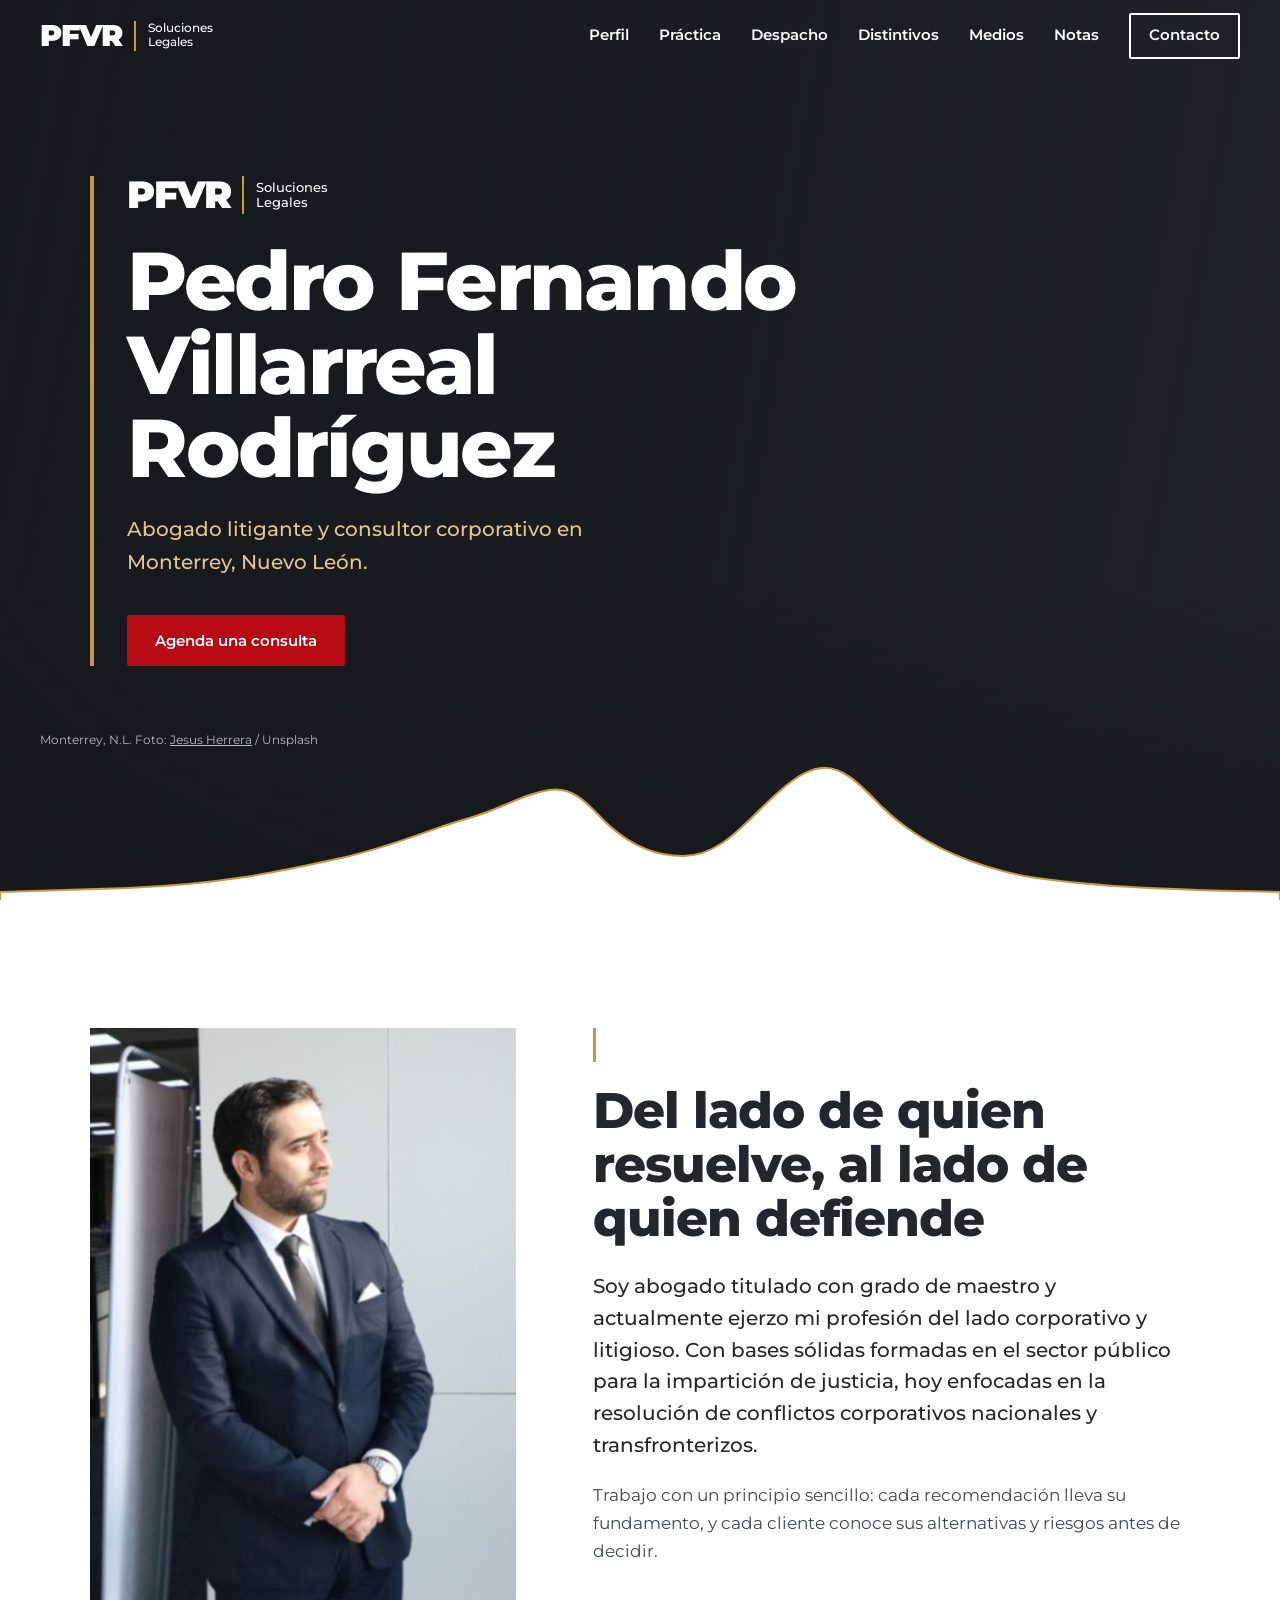
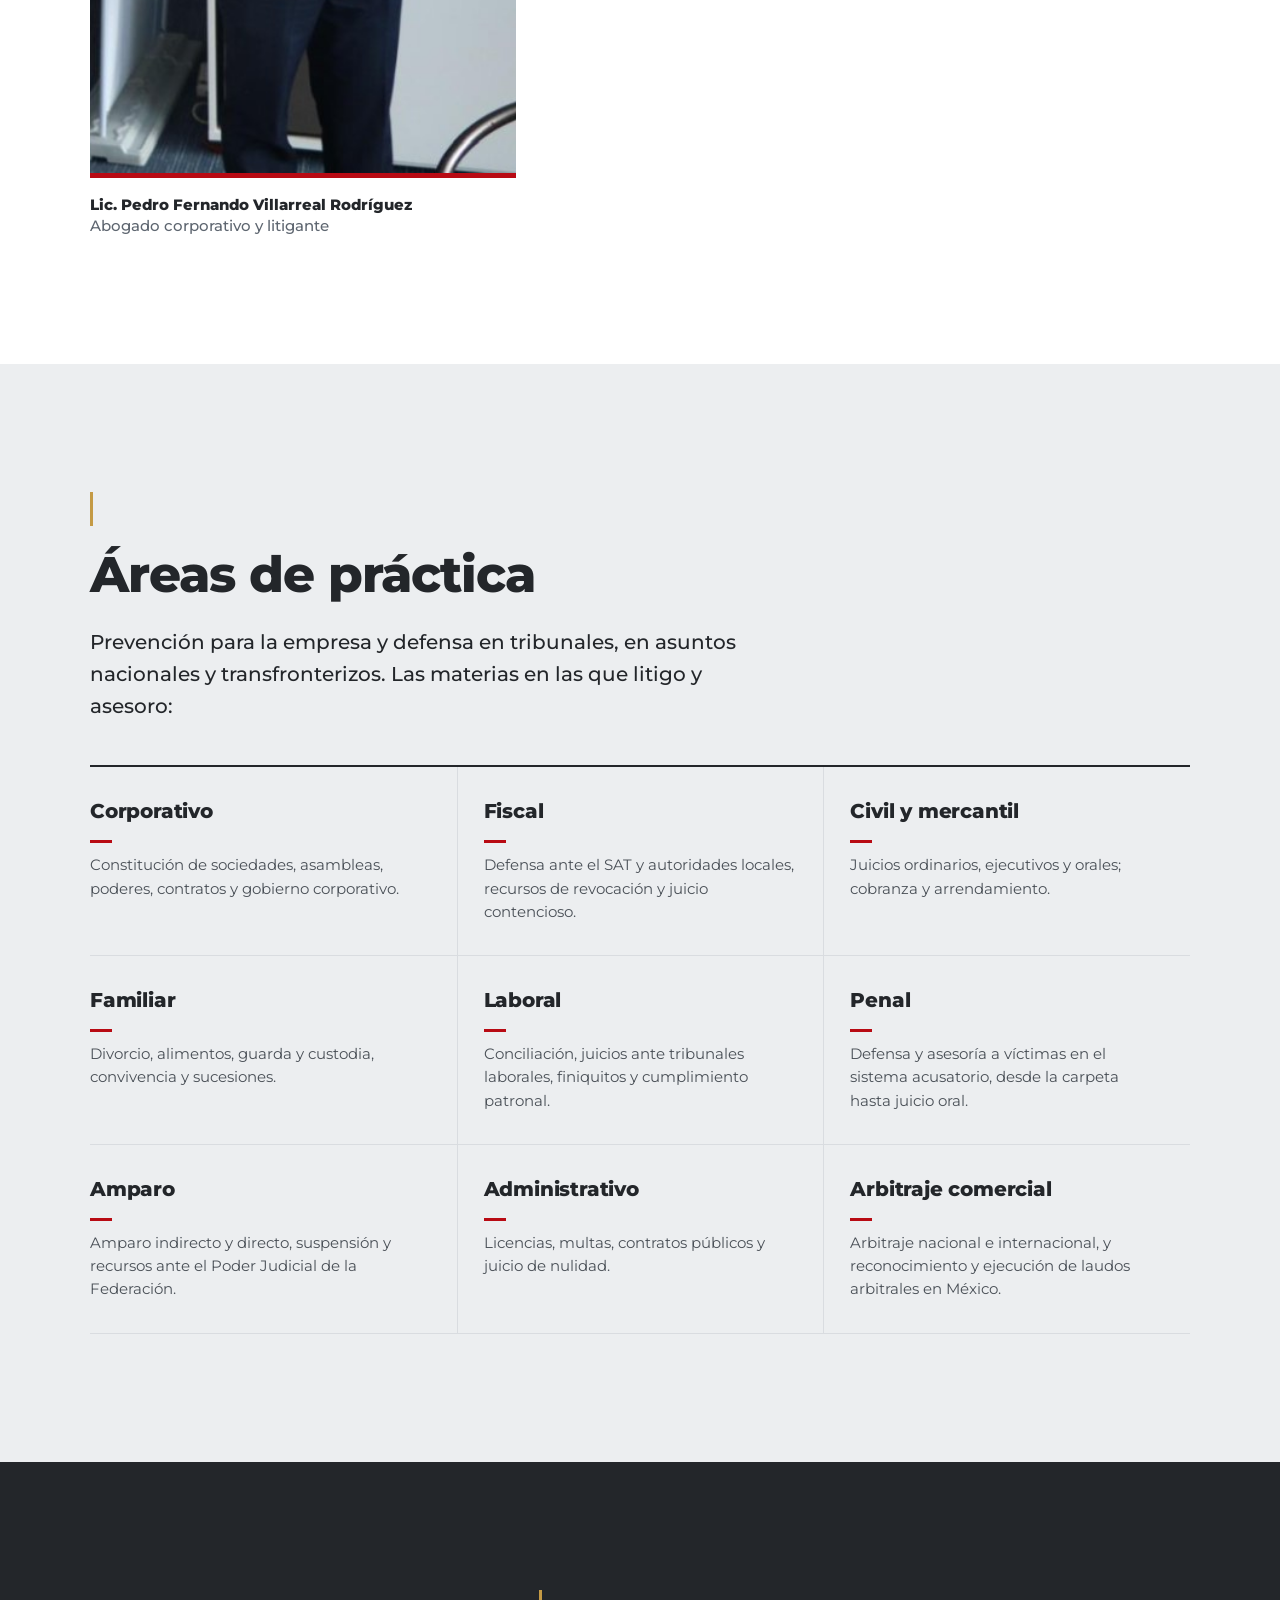
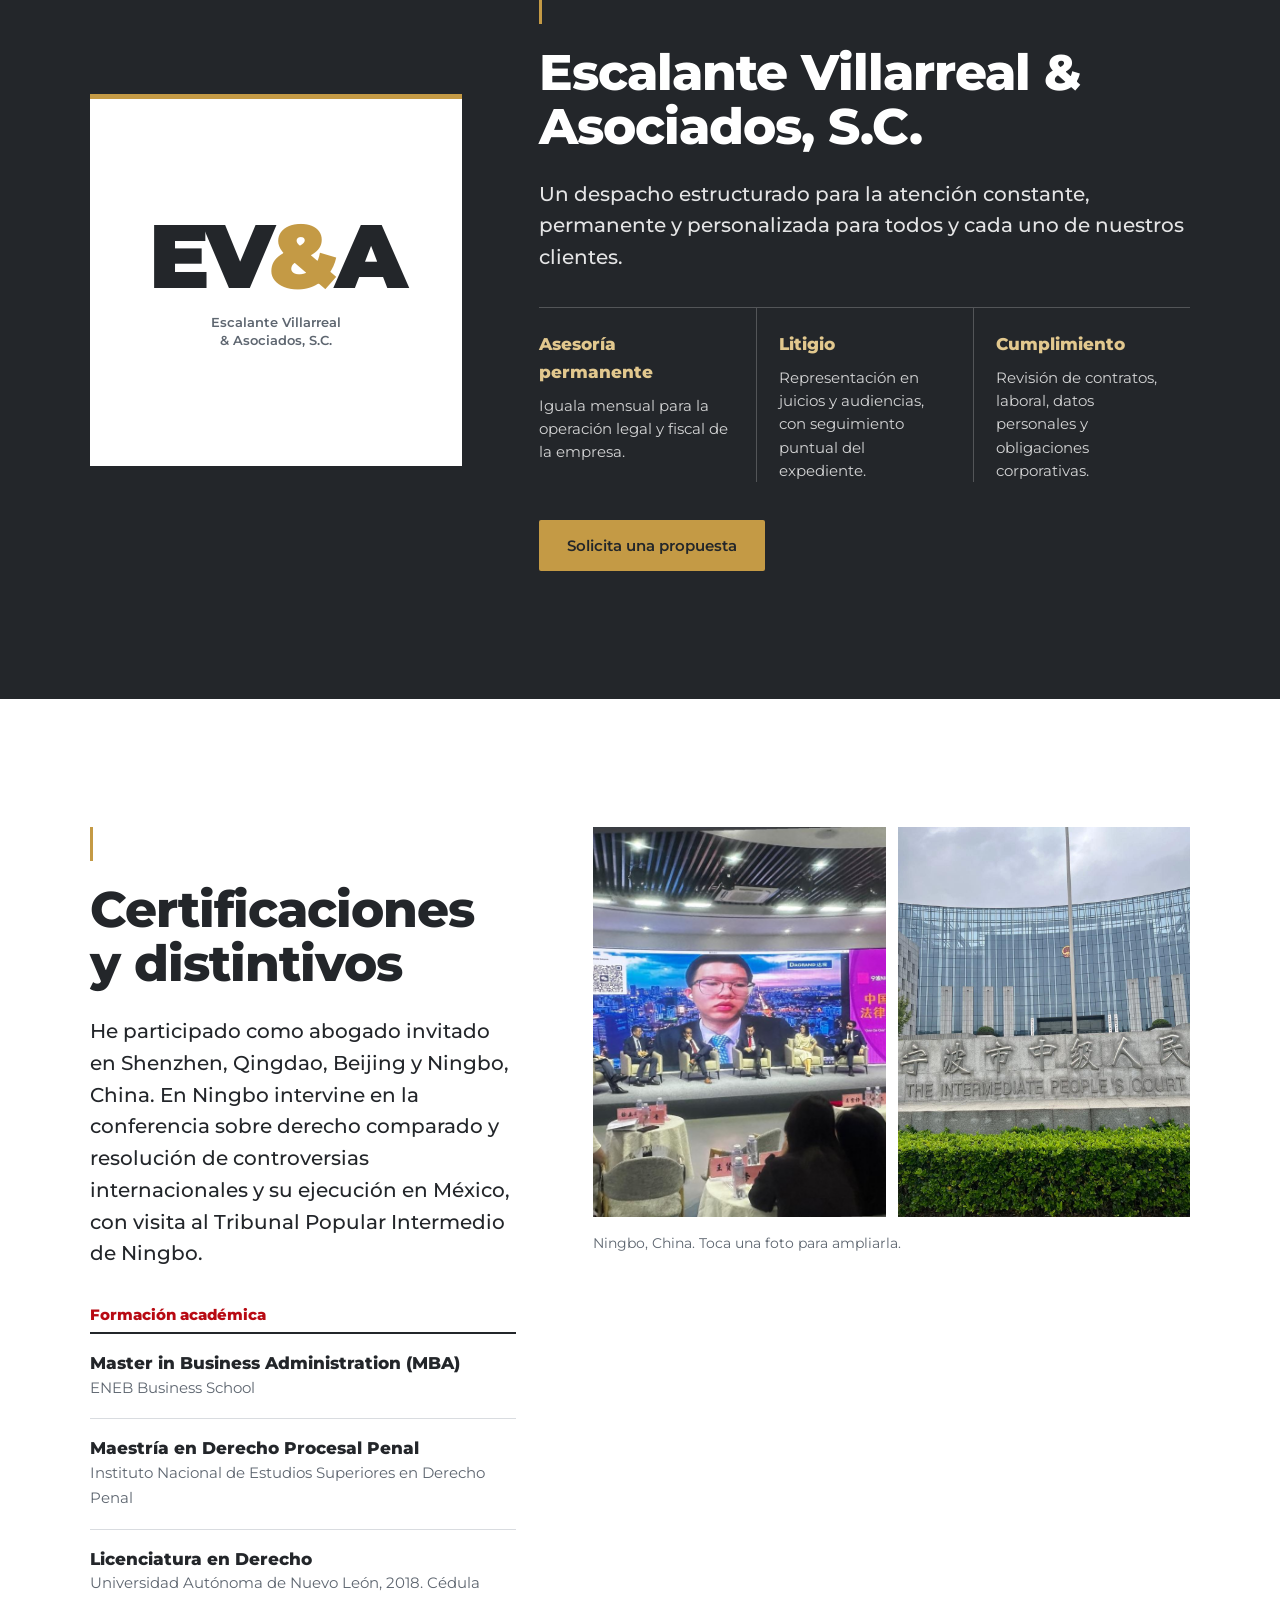
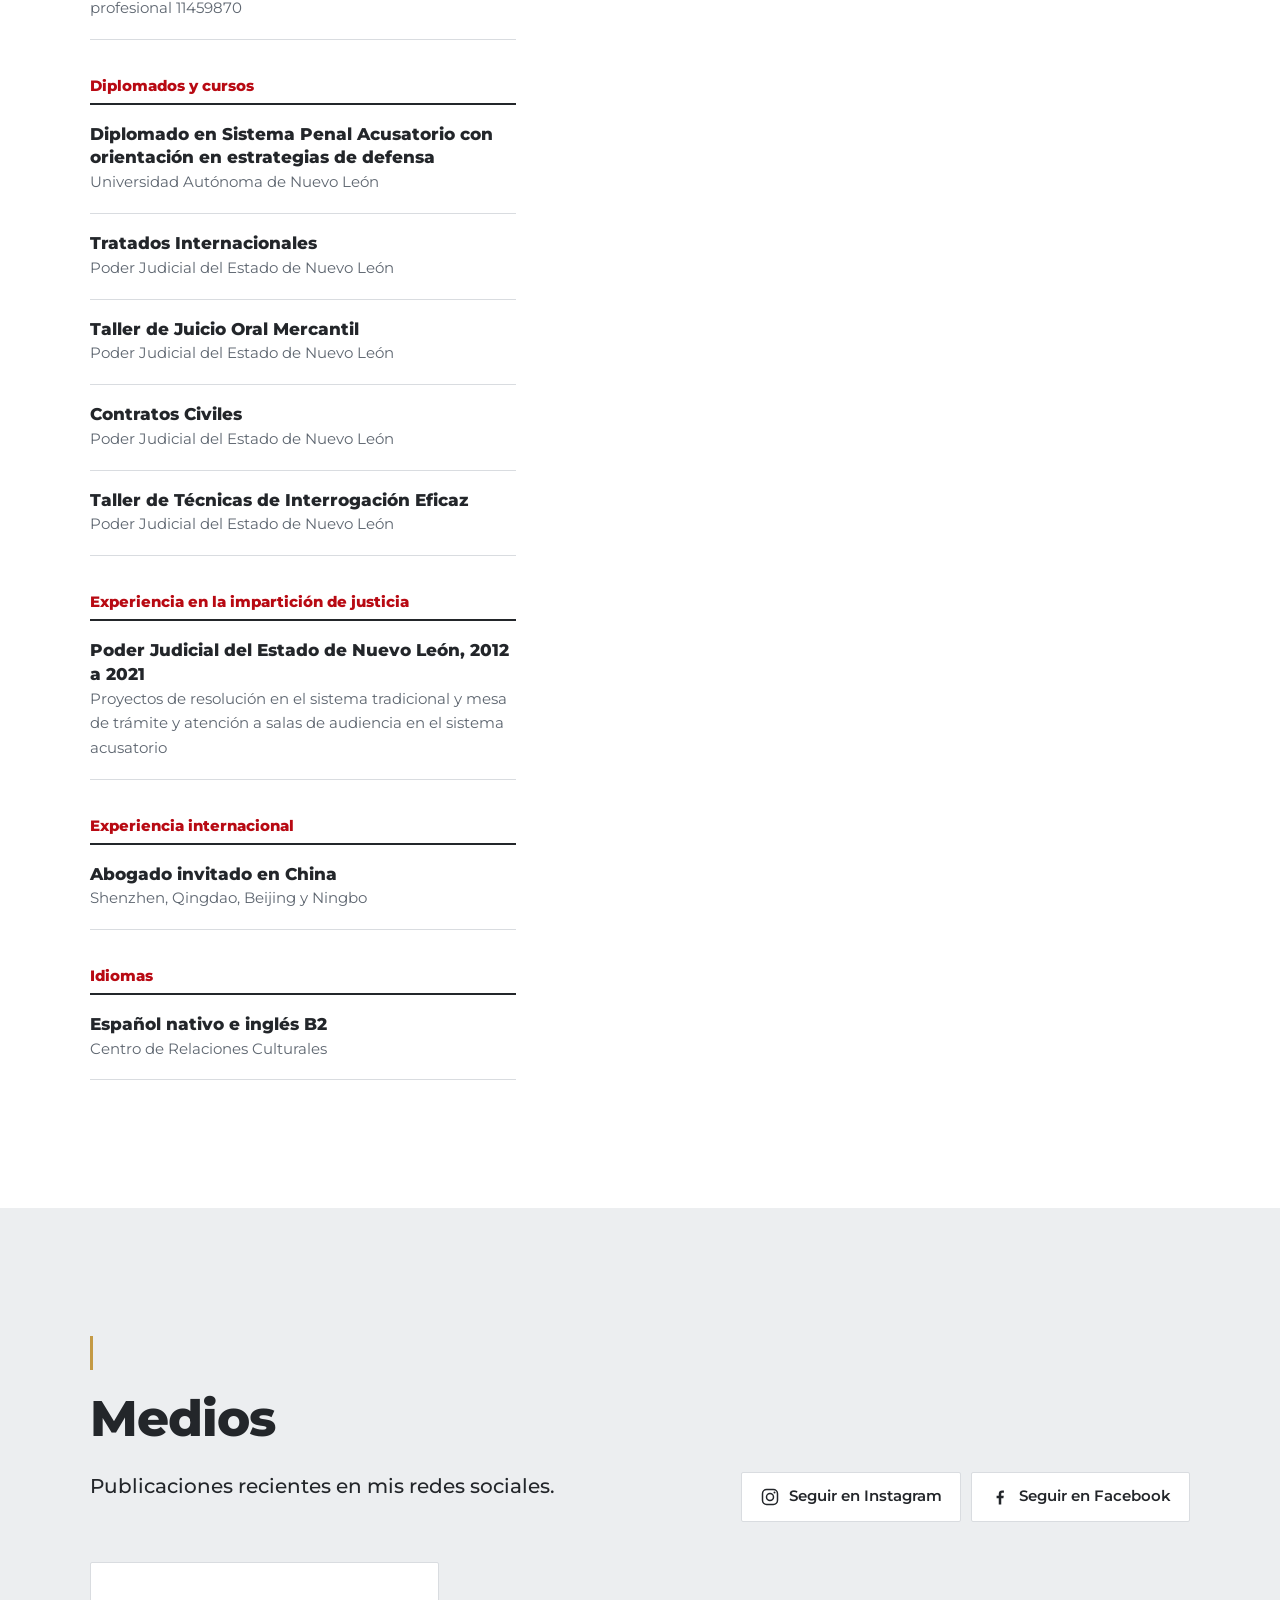
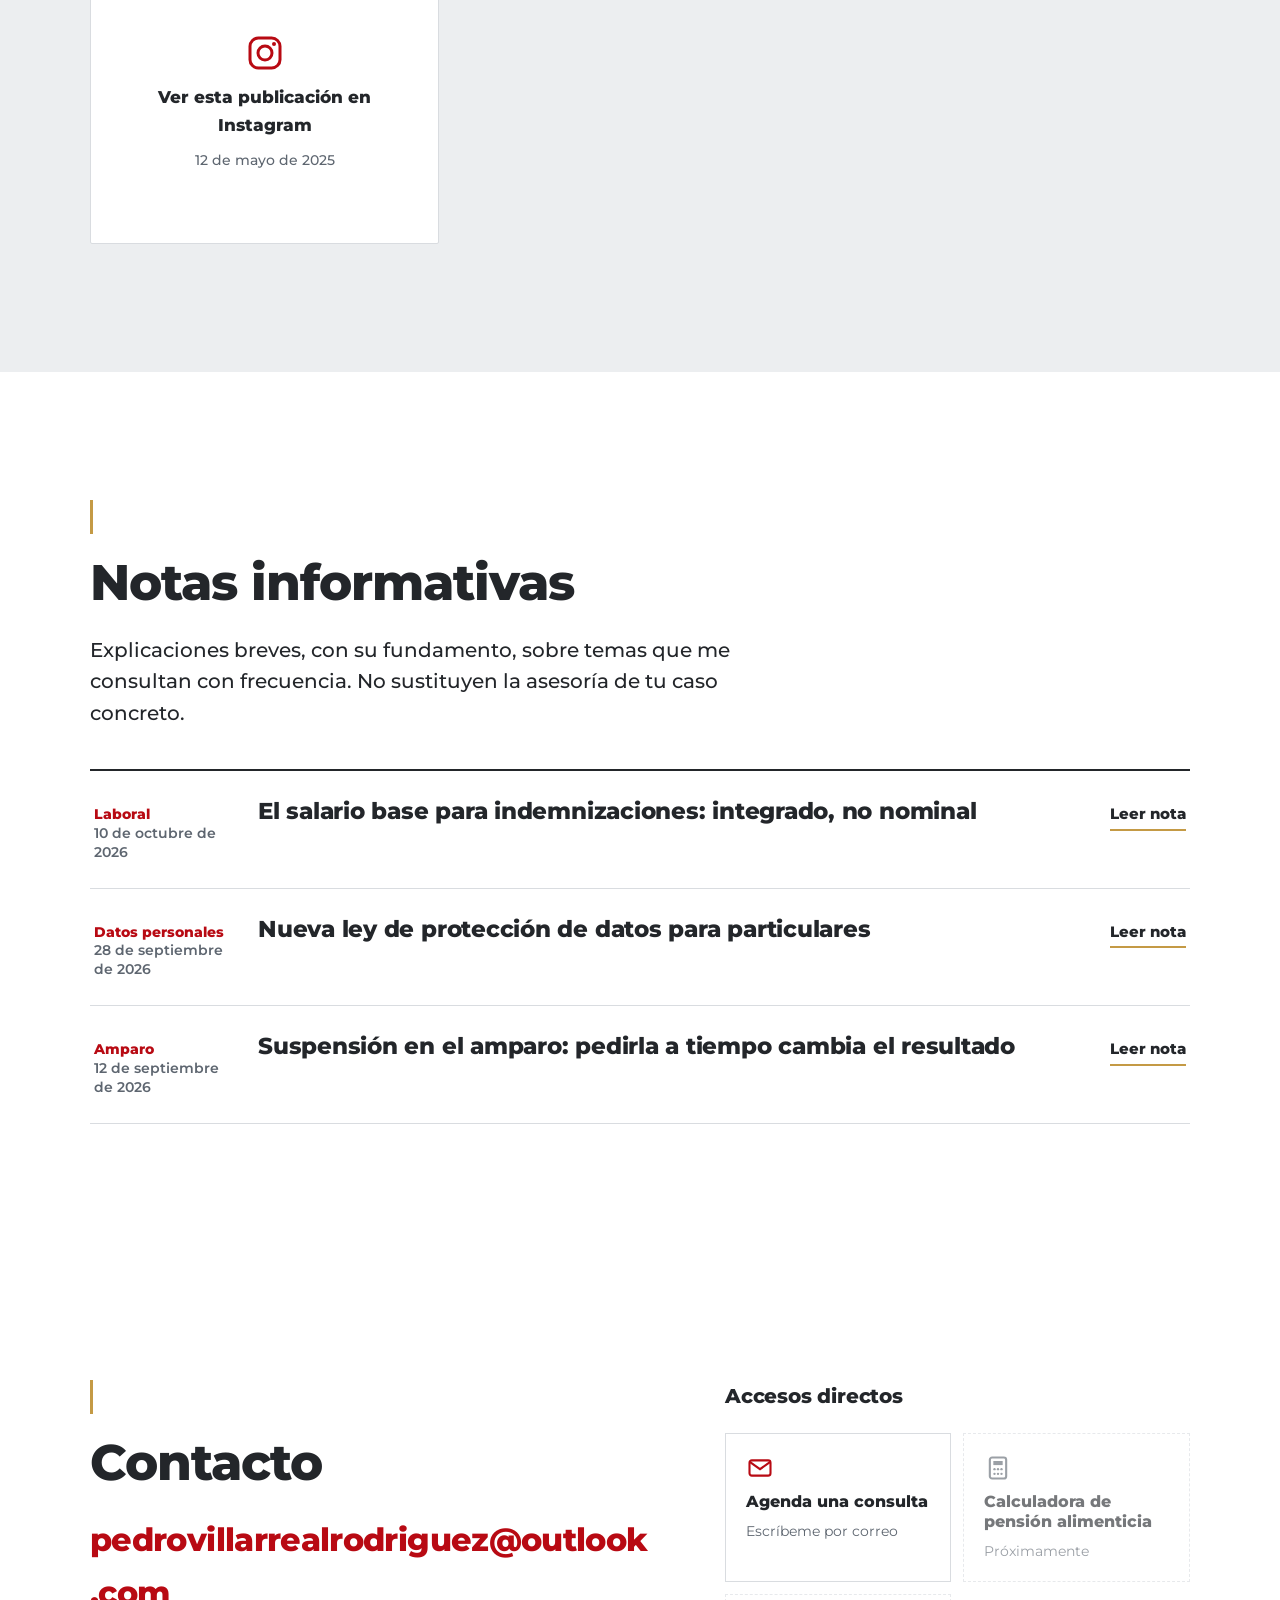
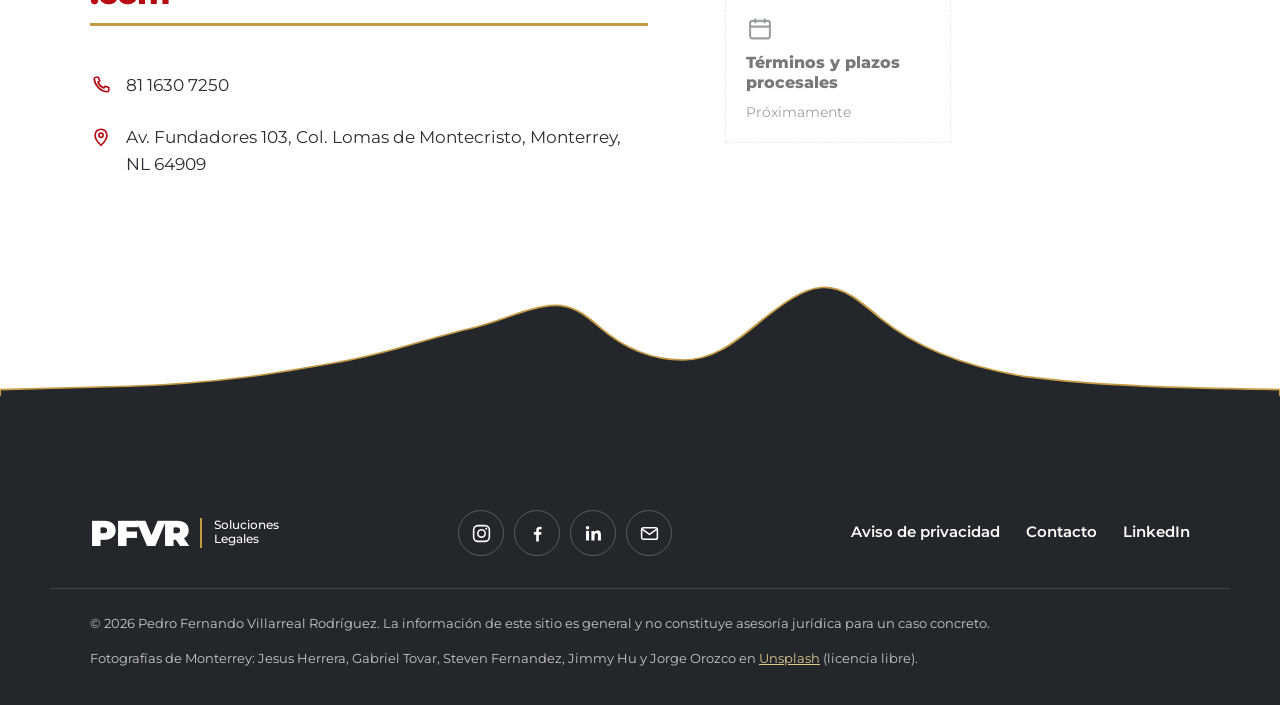
==== commit ffd94468: "Portada sin retrato, viajes a China y MBA en distintivos, publicación de Instagram incrustada Co-Aut" ====
--- a/index.html
+++ b/index.html
@@ -82,7 +82,6 @@
 <section class="hero" id="inicio" aria-label="Inicio">
   <div class="hero-fotos" id="heroFotos" aria-hidden="true"></div>
   <div class="hero-velo" aria-hidden="true"></div>
-  <img class="hero-retrato" src="assets/img/pedro-retrato.jpg" alt="Lic. Pedro Fernando Villarreal Rodríguez" width="850" height="1280" fetchpriority="high">
   <div class="hero-contenido">
     <div class="hero-texto">
       <p class="hero-marca"><span class="marca-pfvr">PFVR</span><span class="marca-div" aria-hidden="true"></span><span class="marca-sub">Soluciones<br>Legales</span></p>
@@ -156,10 +155,11 @@
   <div class="envoltura distintivos-rejilla">
     <div>
       <h2 class="titulo">Certificaciones y distintivos</h2>
-      <p class="entrada">En Ningbo, China, participé en la conferencia sobre derecho comparado y resolución de controversias internacionales y su ejecución en México, con visita al Tribunal Popular Intermedio de Ningbo.</p>
+      <p class="entrada">He participado como abogado invitado en Shenzhen, Qingdao, Beijing y Ningbo, China. En Ningbo intervine en la conferencia sobre derecho comparado y resolución de controversias internacionales y su ejecución en México, con visita al Tribunal Popular Intermedio de Ningbo.</p>
 
       <h3 class="certs-grupo">Formación académica</h3>
       <ul class="certs">
+        <li><strong>Master in Business Administration (MBA)</strong><span>ENEB Business School</span></li>
         <li><strong>Maestría en Derecho Procesal Penal</strong><span>Instituto Nacional de Estudios Superiores en Derecho Penal</span></li>
         <li><strong>Licenciatura en Derecho</strong><span>Universidad Autónoma de Nuevo León, 2018. Cédula profesional 11459870</span></li>
       </ul>
@@ -176,6 +176,11 @@
       <h3 class="certs-grupo">Experiencia en la impartición de justicia</h3>
       <ul class="certs">
         <li><strong>Poder Judicial del Estado de Nuevo León, 2012 a 2021</strong><span>Proyectos de resolución en el sistema tradicional y mesa de trámite y atención a salas de audiencia en el sistema acusatorio</span></li>
+      </ul>
+
+      <h3 class="certs-grupo">Experiencia internacional</h3>
+      <ul class="certs">
+        <li><strong>Abogado invitado en China</strong><span>Shenzhen, Qingdao, Beijing y Ningbo</span></li>
       </ul>
 
       <h3 class="certs-grupo">Idiomas</h3>
@@ -193,7 +198,7 @@
     <div class="encabezado-fila">
       <div>
         <h2 class="titulo">Medios</h2>
-        <p class="entrada estrecha">Publicaciones recientes. Cada tarjeta abre la publicación original en su red social.</p>
+        <p class="entrada estrecha">Publicaciones recientes en mis redes sociales.</p>
       </div>
       <div class="seguir" id="seguir"></div>
     </div>
--- a/css/estilos.css
+++ b/css/estilos.css
@@ -96,21 +96,16 @@
 .hero-foto { position: absolute; inset: 0; background-size: cover; background-position: center; opacity: 0; transition: opacity 1.8s ease; transform: scale(1.04); }
 .hero-foto.visible { opacity: 1; animation: acercar 9s ease-out forwards; }
 @keyframes acercar { from { transform: scale(1.04) translateX(0); } to { transform: scale(1.14) translateX(-1.5%); } }
-.hero-velo { background: linear-gradient(100deg, rgba(20,22,25,.9) 0%, rgba(20,22,25,.62) 45%, rgba(20,22,25,.35) 100%), linear-gradient(0deg, rgba(20,22,25,.6) 0%, transparent 35%); }
+.hero-velo { background: linear-gradient(100deg, rgba(20,22,25,.86) 0%, rgba(20,22,25,.55) 50%, rgba(20,22,25,.2) 100%), linear-gradient(0deg, rgba(20,22,25,.6) 0%, transparent 35%); }
 .hero-contenido { position: relative; z-index: 2; width: 100%; max-width: var(--ancho); margin: 0 auto; padding: calc(var(--nav-h) + 40px) var(--gutter) 170px; }
-.hero-texto { max-width: 560px; padding-left: clamp(20px, 2.6vw, 34px); border-left: 4px solid var(--dorado); animation: entrar 1.1s .2s cubic-bezier(.2,.7,.2,1) both; }
+.hero-texto { max-width: 780px; padding-left: clamp(20px, 2.6vw, 34px); border-left: 4px solid var(--dorado); animation: entrar 1.1s .2s cubic-bezier(.2,.7,.2,1) both; }
 @keyframes entrar { from { opacity: 0; transform: translateY(18px); } to { opacity: 1; transform: none; } }
 .hero-marca { display: flex; align-items: center; margin-bottom: 26px; }
 .hero-marca .marca-pfvr { color: #fff; font-size: 38px; }
 .hero-marca .marca-div { height: 38px; }
 .hero-marca .marca-sub { color: #fff; font-size: 13px; }
-.hero-nombre { font-size: clamp(38px, 5.4vw, 72px); font-weight: 800; line-height: 1.02; letter-spacing: -0.03em; color: #fff; margin-bottom: 22px; }
+.hero-nombre { font-size: clamp(40px, 6.4vw, 84px); font-weight: 800; line-height: 1.02; letter-spacing: -0.03em; color: #fff; margin-bottom: 22px; }
 .hero-lema { font-size: clamp(17px, 1.6vw, 20px); max-width: 40ch; color: var(--dorado-claro); font-weight: 500; margin-bottom: 36px; }
-.hero-retrato { position: absolute; z-index: 1; right: max(0px, calc((100vw - var(--ancho)) / 2 - 40px)); bottom: 0; height: min(94%, 980px); width: auto; max-width: 52vw; object-fit: cover; object-position: top center;
-  -webkit-mask-image: linear-gradient(90deg, transparent 0%, #000 22%, #000 80%, transparent 100%), linear-gradient(0deg, transparent 0%, #000 20%, #000 72%, transparent 100%);
-  -webkit-mask-composite: source-in; mask-image: linear-gradient(90deg, transparent 0%, #000 22%, #000 80%, transparent 100%), linear-gradient(0deg, transparent 0%, #000 20%, #000 72%, transparent 100%); mask-composite: intersect;
-  animation: aparecer 1.6s ease both; }
-@keyframes aparecer { from { opacity: 0; } to { opacity: 1; } }
 .hero-acciones { display: flex; flex-wrap: wrap; gap: 14px; }
 .hero-cerro { position: absolute; left: 0; bottom: 0; width: 100%; height: clamp(70px, 11vw, 140px); z-index: 2; fill: var(--blanco); stroke: var(--dorado); stroke-width: 2; vector-effect: non-scaling-stroke; }
 .hero-cerro path { vector-effect: non-scaling-stroke; }
@@ -183,7 +178,12 @@
 .seguir a { display: inline-flex; align-items: center; gap: 9px; font-weight: 600; font-size: 14.5px; text-decoration: none; padding: 12px 18px; background: #fff; border: 1px solid var(--linea); border-radius: 2px; color: var(--grafito); }
 .seguir a:hover { border-color: var(--grafito); }
 .seguir svg { width: 20px; height: 20px; }
-.publicaciones { display: grid; grid-template-columns: repeat(3, 1fr); gap: 26px; }
+.publicaciones { display: grid; grid-template-columns: repeat(auto-fill, minmax(min(100%, 340px), 1fr)); gap: 26px; align-items: start; }
+.pub-ig { max-width: 480px; width: 100%; }
+.pub-ig .instagram-media { margin: 0 !important; min-width: 0 !important; width: 100% !important; max-width: 480px !important; background: #fff; border: 1px solid var(--linea) !important; border-radius: 2px !important; box-shadow: none !important; }
+.pub-ig blockquote > a { display: flex; flex-direction: column; align-items: center; gap: 10px; padding: 70px 24px; text-align: center; font-weight: 700; color: var(--grafito); text-decoration: none; }
+.pub-ig blockquote > a svg { width: 40px; height: 40px; color: var(--rojo); }
+.pub-ig small { font-weight: 500; color: var(--acero); }
 .pub { background: #fff; display: flex; flex-direction: column; text-decoration: none; color: inherit; border-bottom: 3px solid transparent; transition: border-color .25s; }
 .pub:hover { border-bottom-color: var(--rojo); }
 .pub-img { aspect-ratio: 4 / 3; overflow: hidden; position: relative; background: var(--linea); }
@@ -269,13 +269,10 @@
   .materias { grid-template-columns: repeat(2, 1fr); }
   .materias li:not(:nth-child(3n+1)) { padding-left: 0; border-left: 0; }
   .materias li:nth-child(even) { padding-left: 26px; border-left: 1px solid var(--linea); }
-  .publicaciones { grid-template-columns: repeat(2, 1fr); }
   .distintivos-rejilla, .contacto-rejilla { grid-template-columns: 1fr; }
 }
 @media (max-width: 860px) {
-  .hero { align-items: flex-end; }
-  .hero-retrato { left: 50%; right: auto; transform: translateX(-50%); max-width: none; height: 60svh; top: calc(var(--nav-h) - 10px); bottom: auto; animation: none; }
-  .hero-contenido { padding-top: calc(var(--nav-h) + 52svh); padding-bottom: 120px; }
+  .hero-contenido { padding-bottom: 140px; }
   .hero-marca { display: none; }
   .hero-texto { animation: none; }
   .galeria { position: static; }
@@ -296,7 +293,7 @@
 }
 @media (max-width: 600px) {
   body { font-size: 16px; }
-  .materias, .publicaciones, .accesos { grid-template-columns: 1fr; }
+  .materias, .accesos { grid-template-columns: 1fr; }
   .materias li:nth-child(even) { padding-left: 0; border-left: 0; }
   .materias li { padding-right: 0; }
   .linea li { grid-template-columns: 1fr; gap: 2px; }
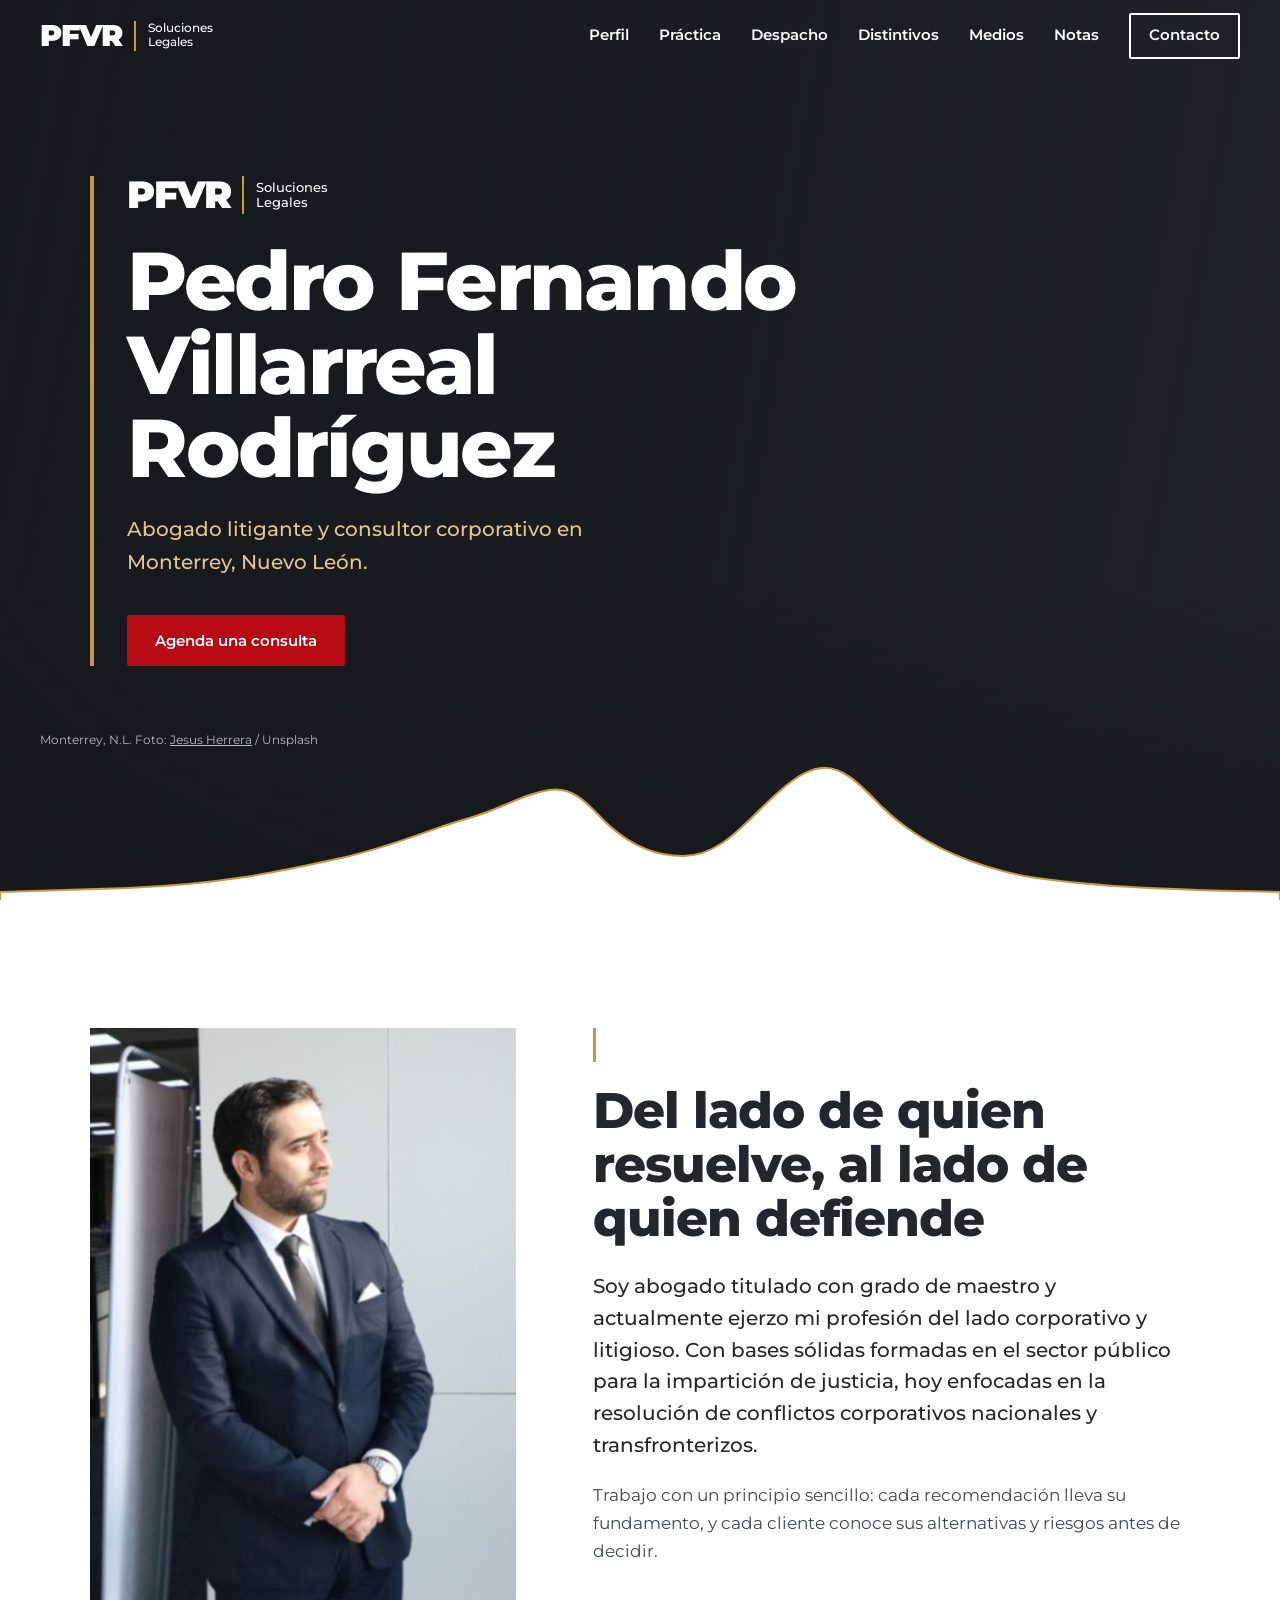
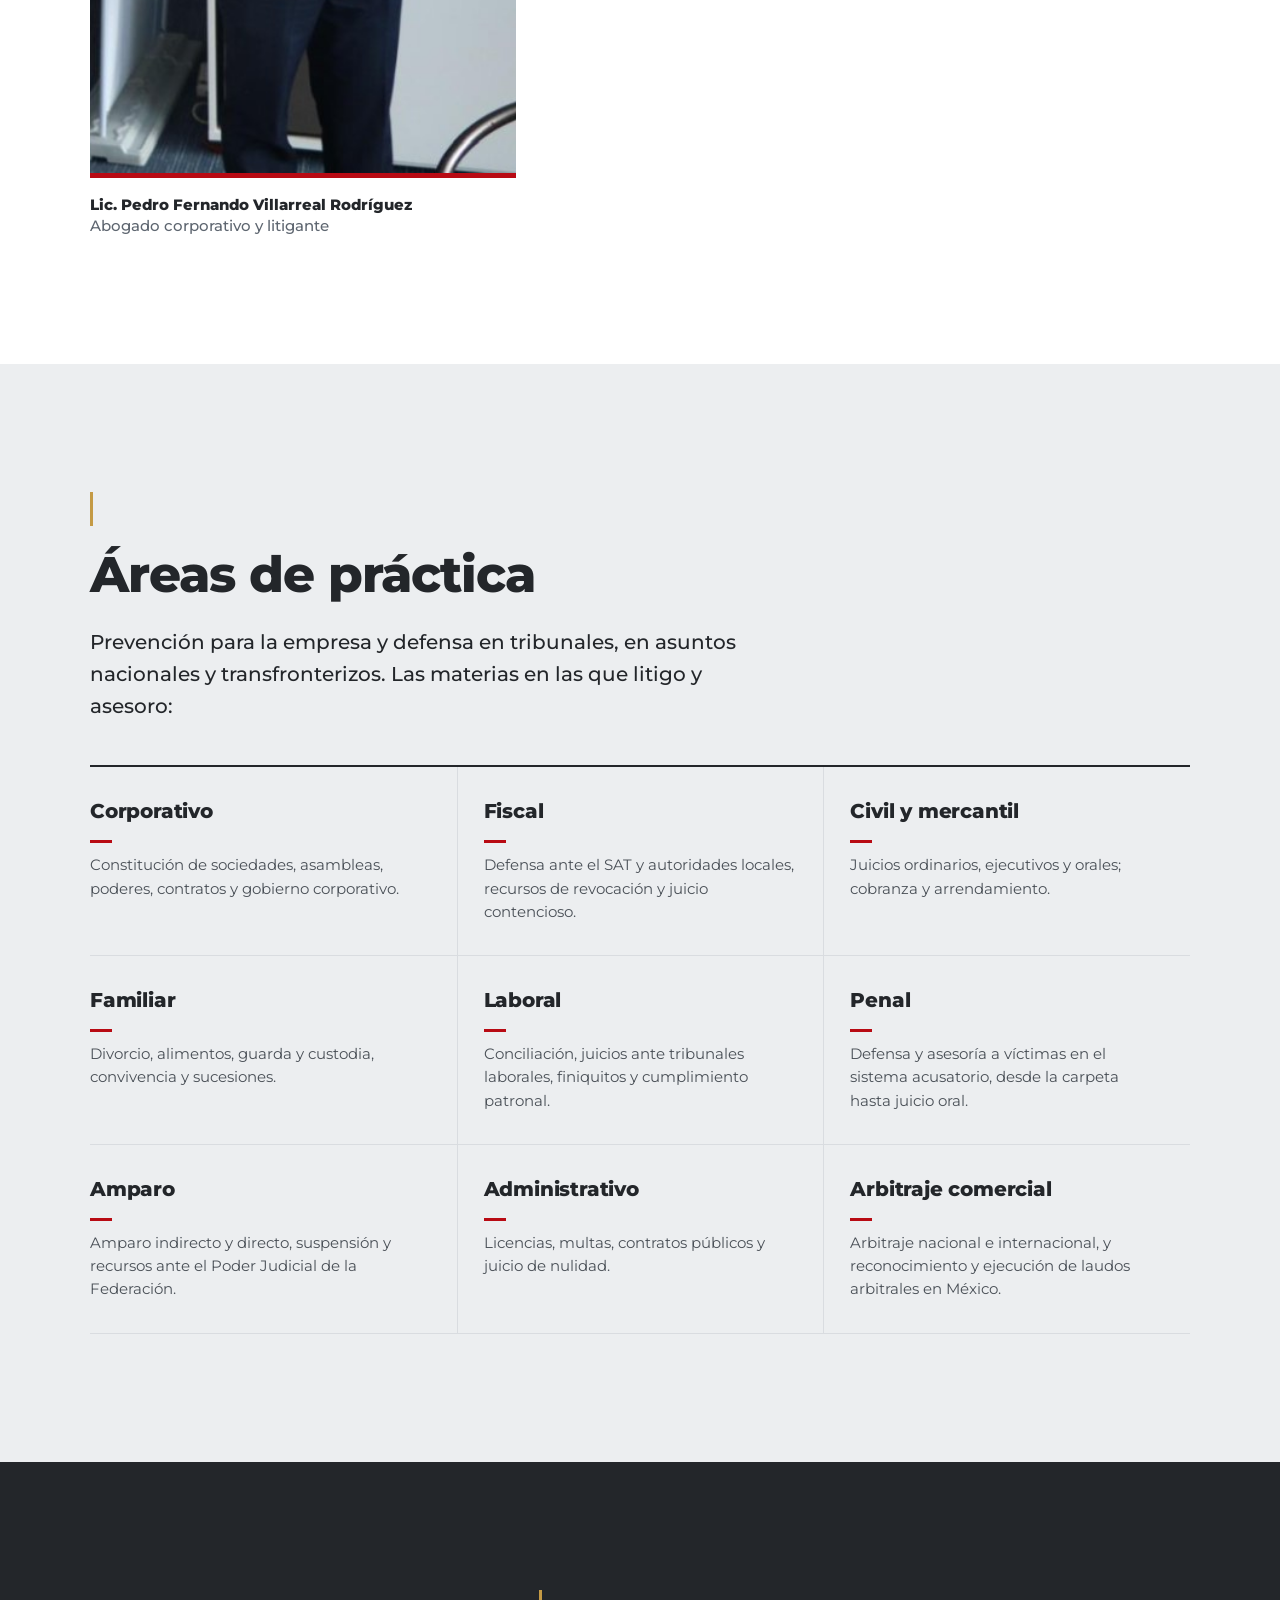
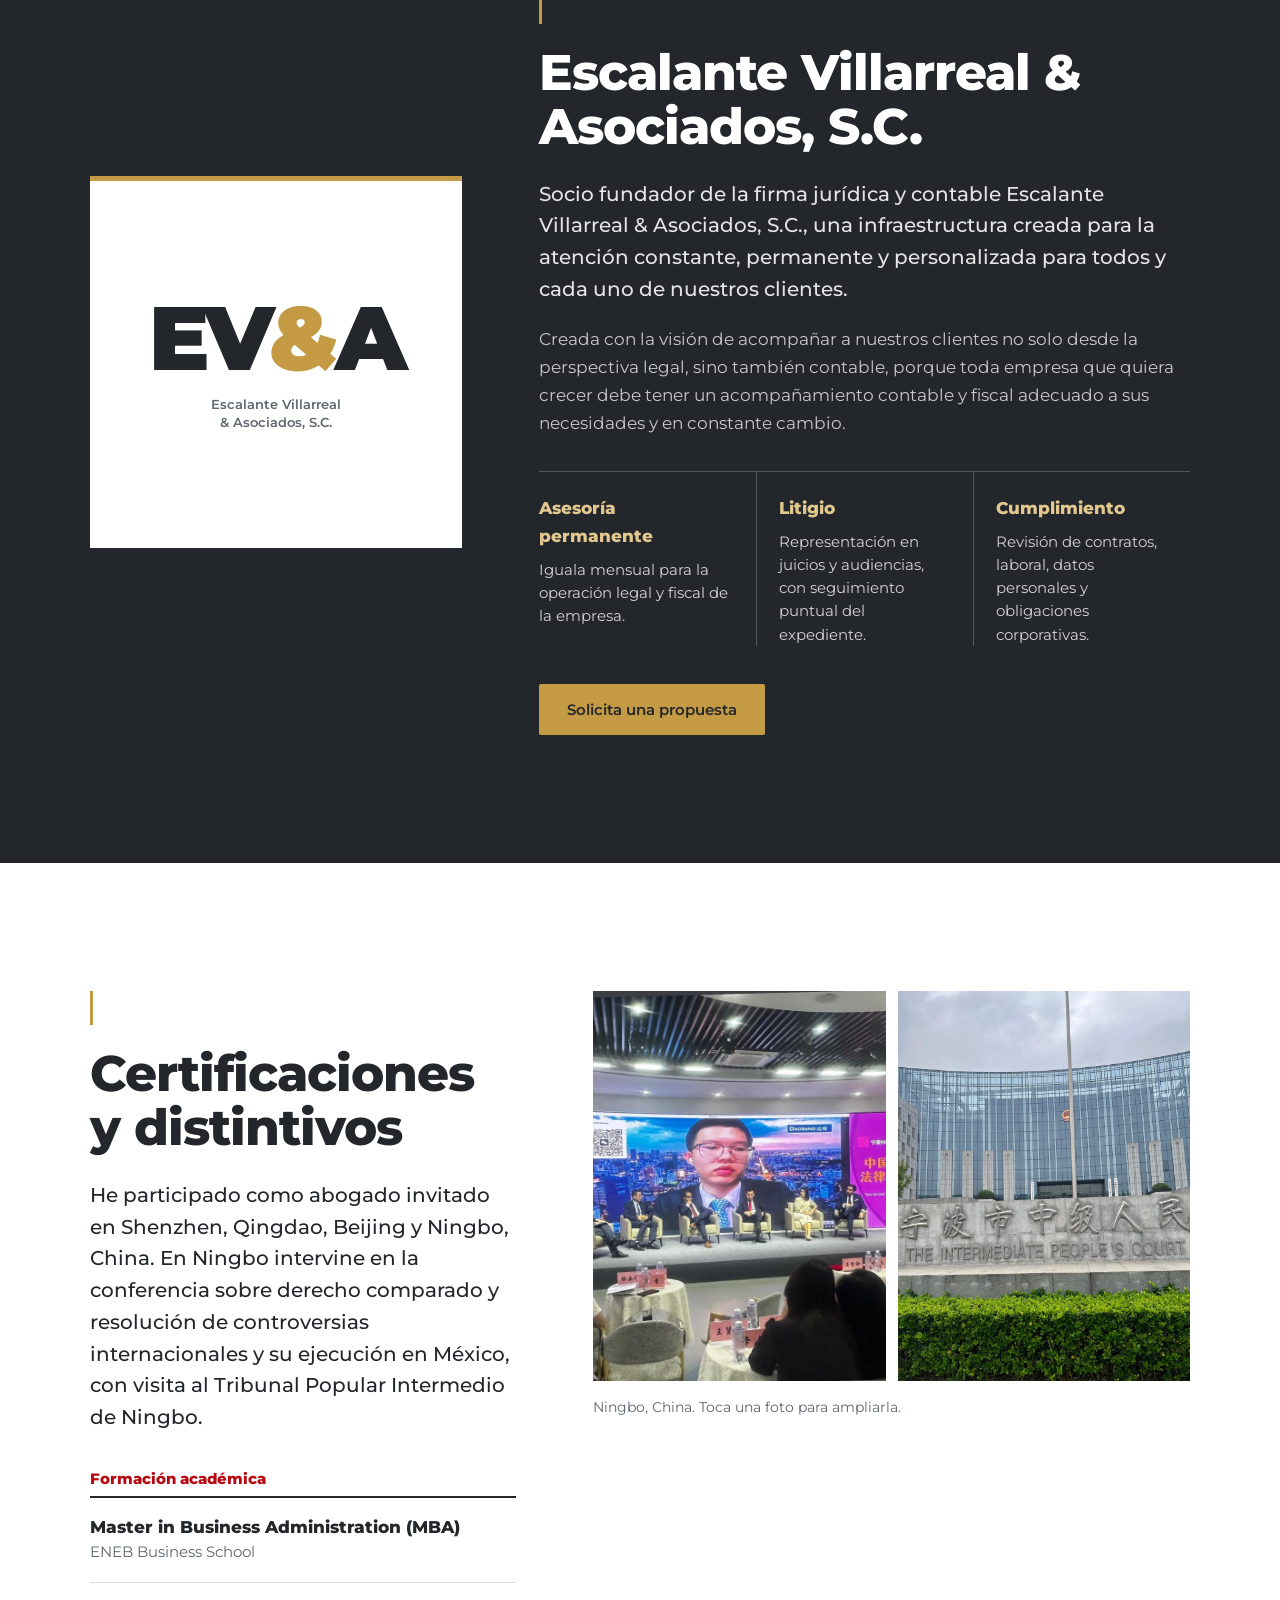
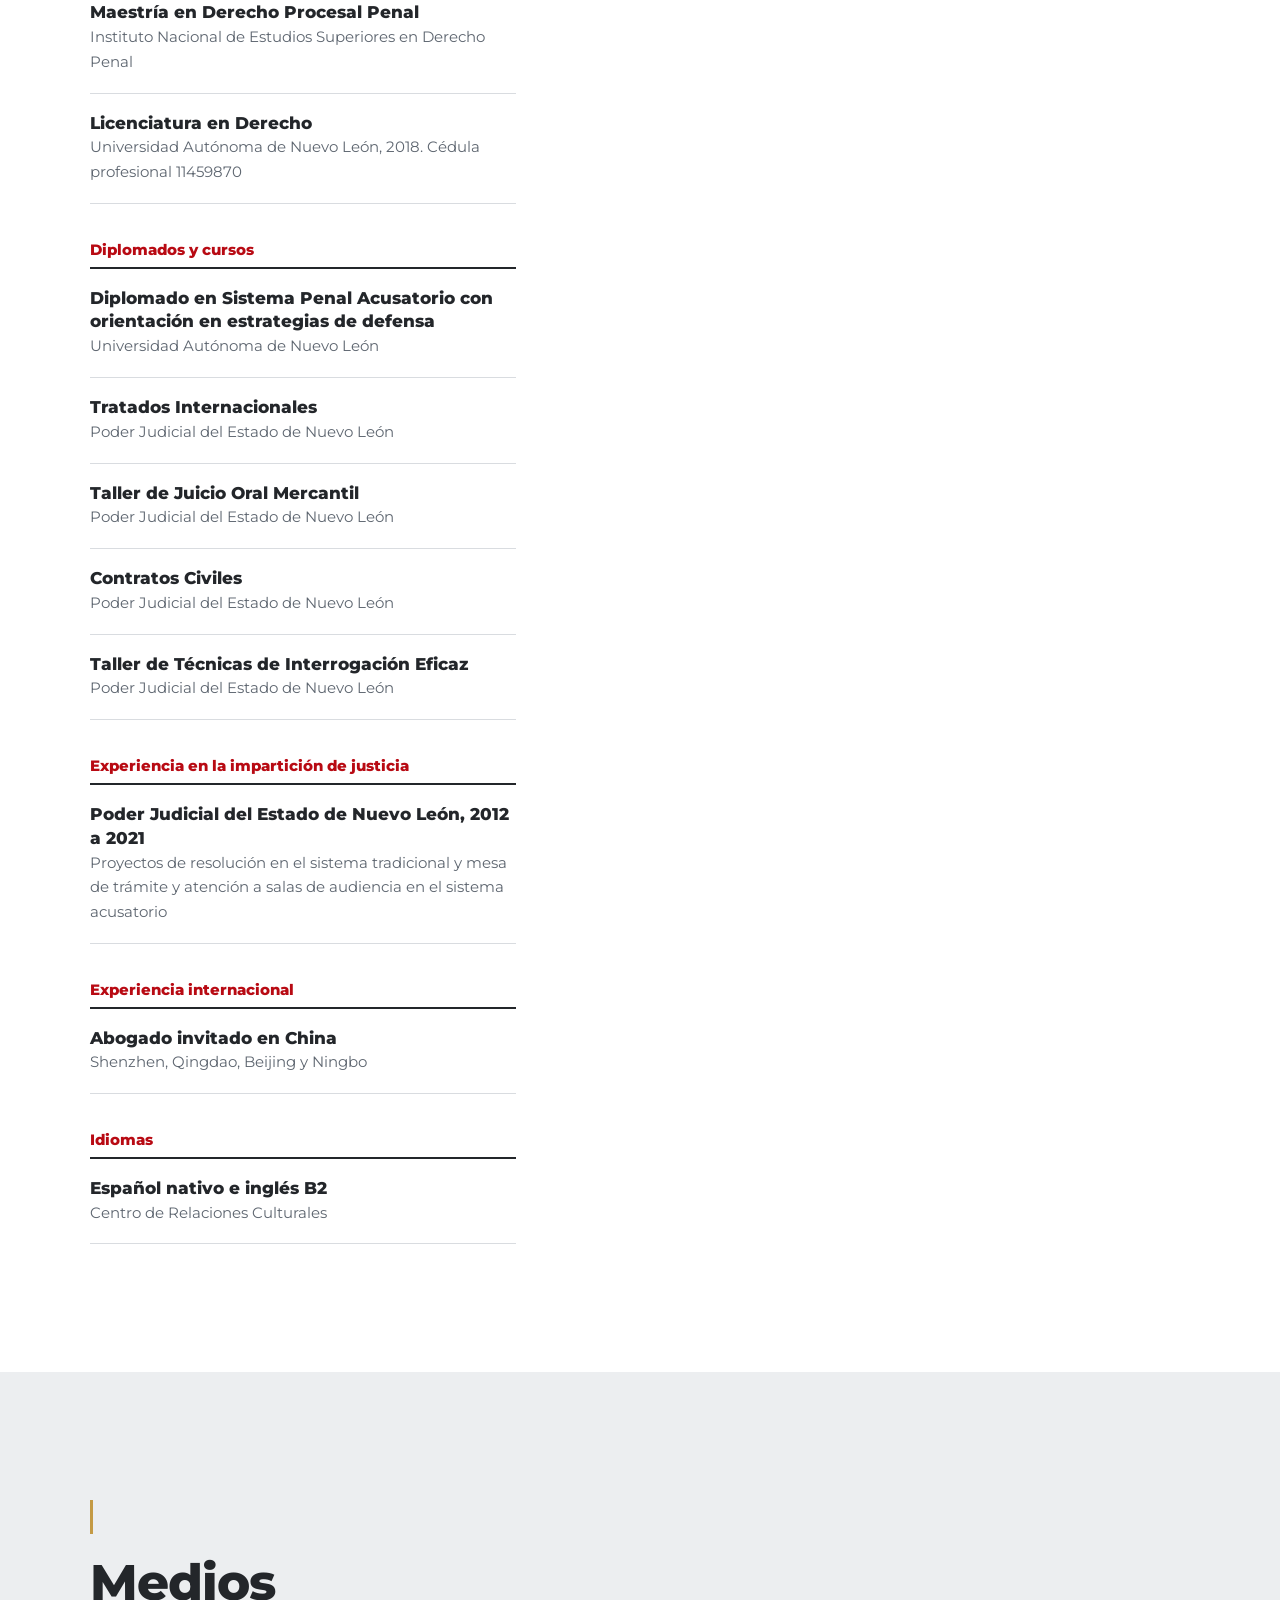
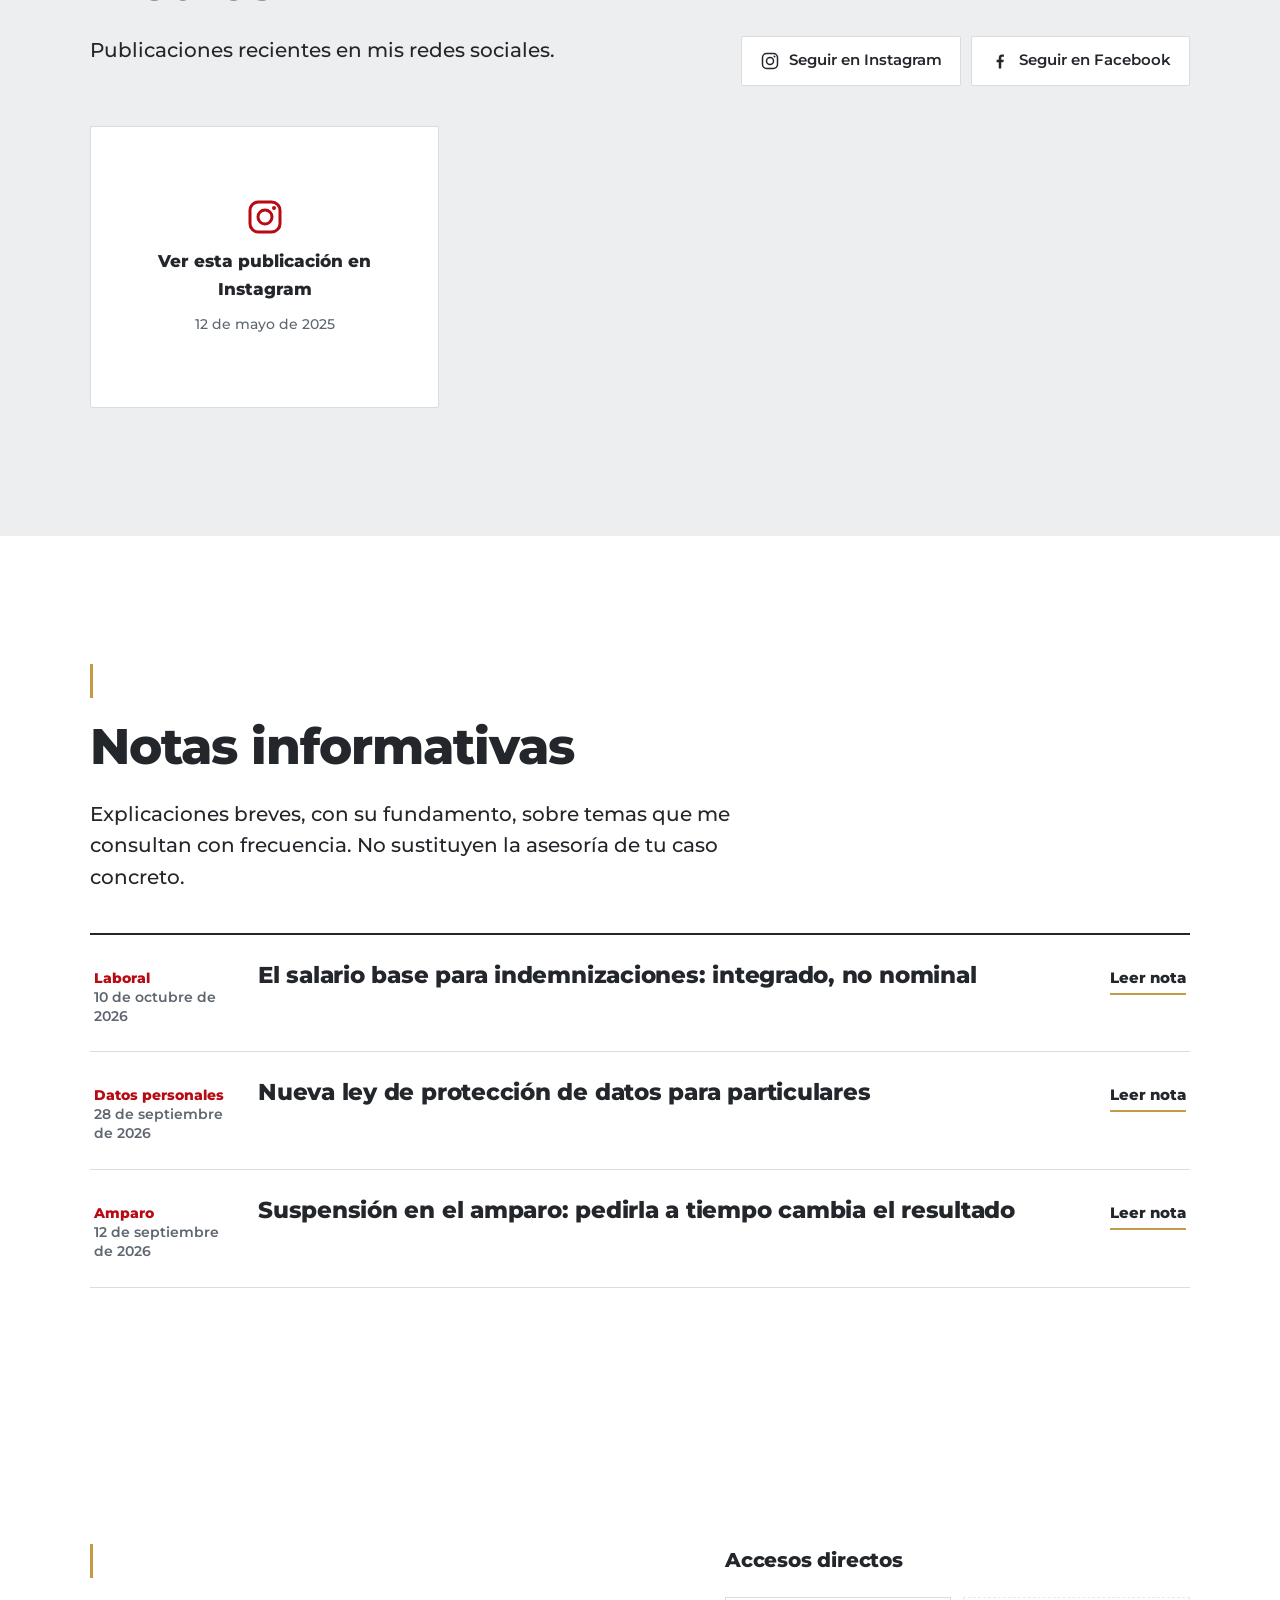
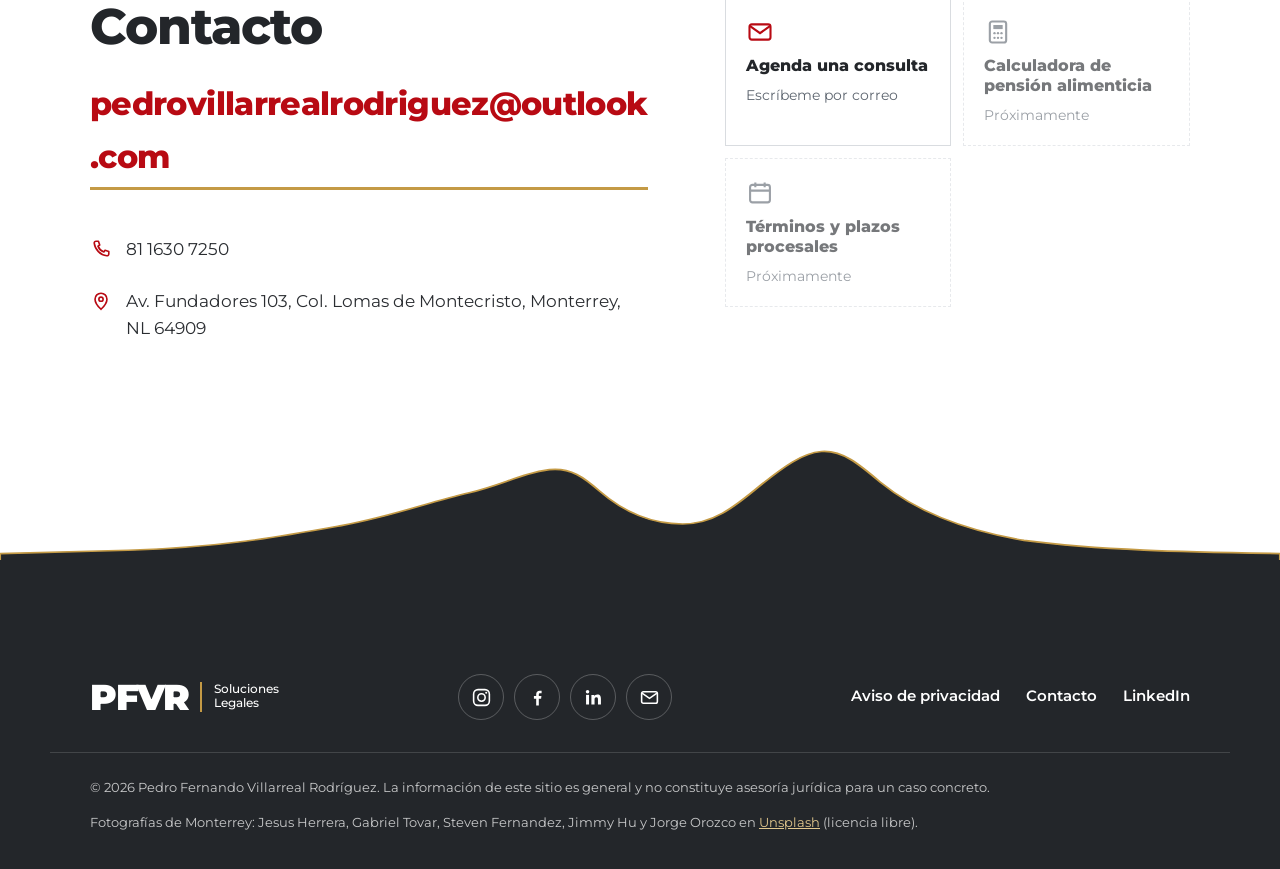
==== commit c1ef4cb9: "Despacho: nuevo texto de EV&A como firma jurídica y contable Co-Authored-By: Claude Opus 5.5 <norepl" ====
--- a/index.html
+++ b/index.html
@@ -139,7 +139,8 @@
     </div>
     <div class="despacho-texto">
       <h2 class="titulo">Escalante Villarreal &amp; Asociados, S.C.</h2>
-      <p class="entrada">Un despacho estructurado para la atención constante, permanente y personalizada para todos y cada uno de nuestros clientes.</p>
+      <p class="entrada">Socio fundador de la firma jurídica y contable Escalante Villarreal &amp; Asociados, S.C., una infraestructura creada para la atención constante, permanente y personalizada para todos y cada uno de nuestros clientes.</p>
+      <p class="despacho-vision">Creada con la visión de acompañar a nuestros clientes no solo desde la perspectiva legal, sino también contable, porque toda empresa que quiera crecer debe tener un acompañamiento contable y fiscal adecuado a sus necesidades y en constante cambio.</p>
       <dl class="servicios">
         <div><dt>Asesoría permanente</dt><dd>Iguala mensual para la operación legal y fiscal de la empresa.</dd></div>
         <div><dt>Litigio</dt><dd>Representación en juicios y audiencias, con seguimiento puntual del expediente.</dd></div>
--- a/css/estilos.css
+++ b/css/estilos.css
@@ -142,6 +142,7 @@
 .despacho-rejilla { position: relative; display: grid; grid-template-columns: 4fr 7fr; gap: clamp(36px, 6vw, 90px); align-items: center; }
 .despacho .titulo { color: #fff; max-width: 20ch; }
 .despacho .entrada { color: rgba(255,255,255,.88); }
+.despacho-vision { max-width: 62ch; color: rgba(255,255,255,.75); }
 .despacho-logo { background: #fff; aspect-ratio: 1; display: grid; place-items: center; padding: 14%; border-top: 5px solid var(--dorado); }
 .despacho-logo img { width: 100%; height: 100%; object-fit: contain; }
 .eva-marca { text-align: center; color: var(--grafito); }
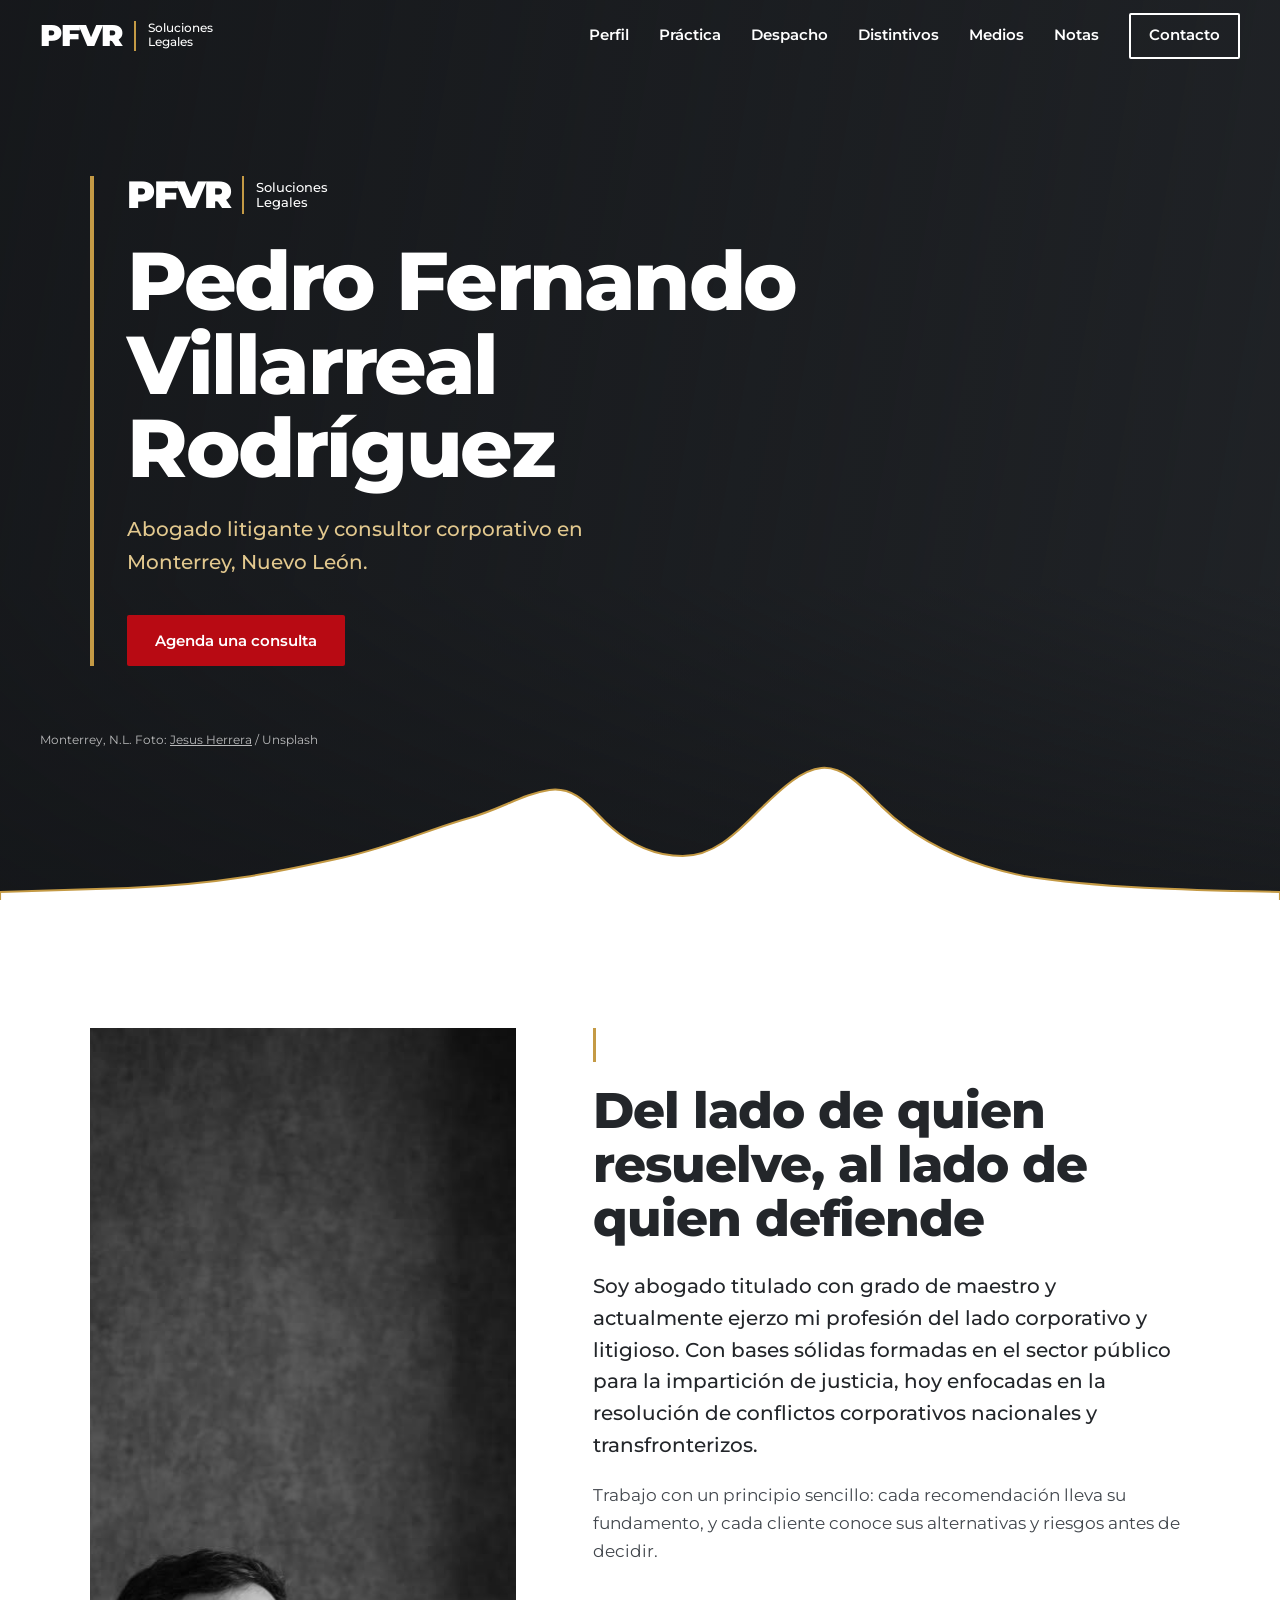
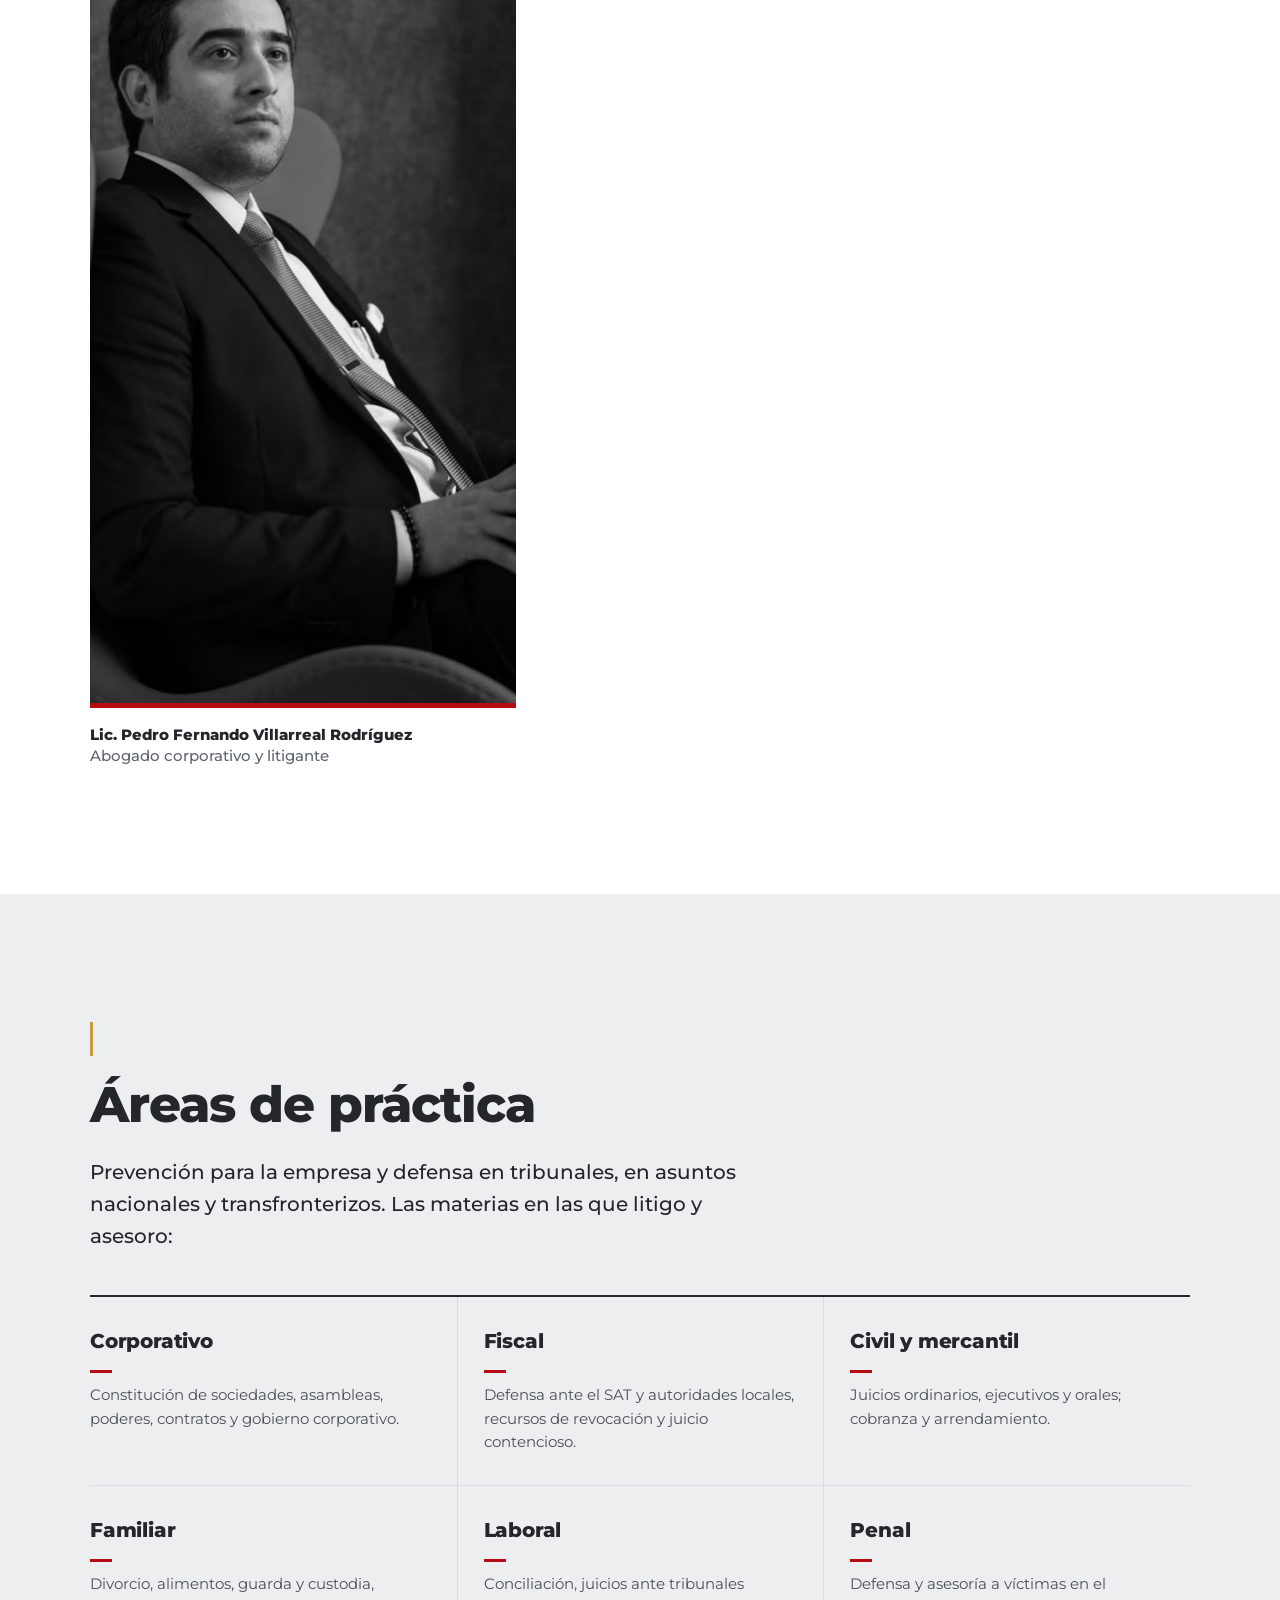
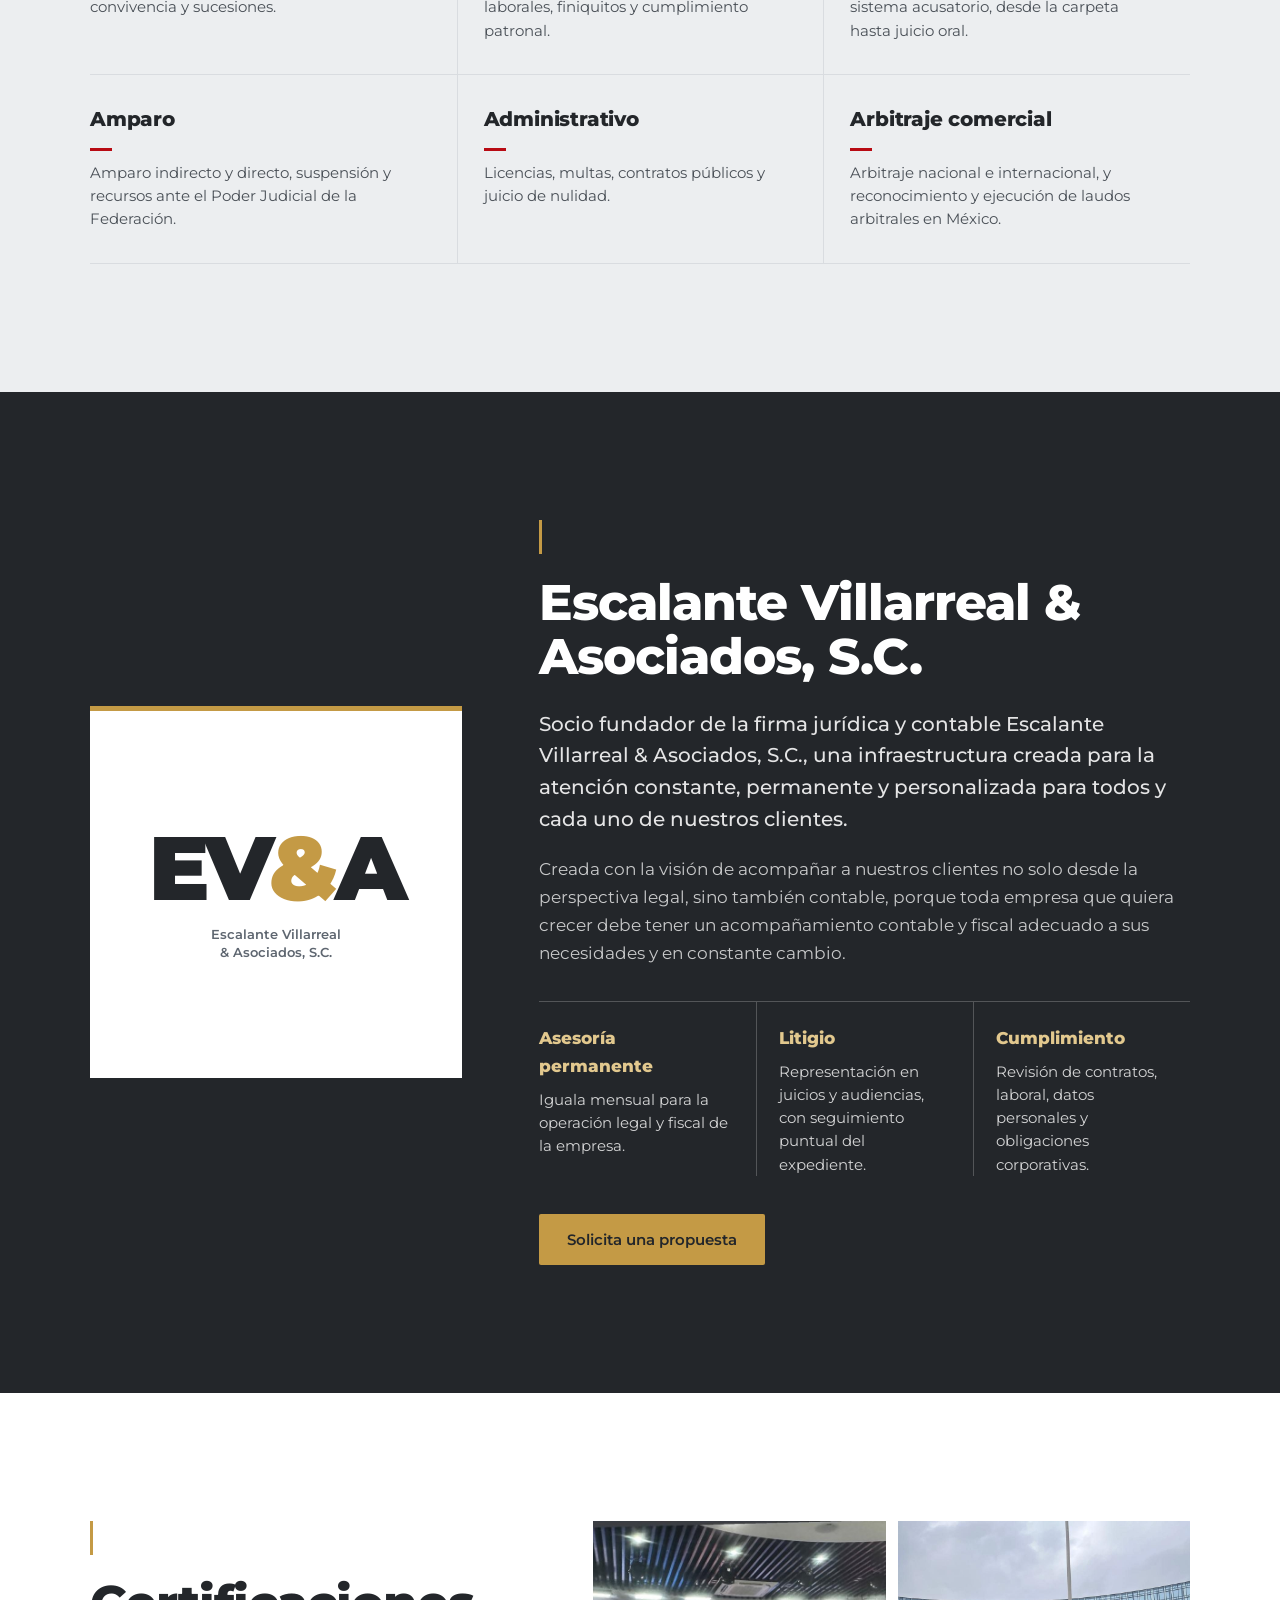
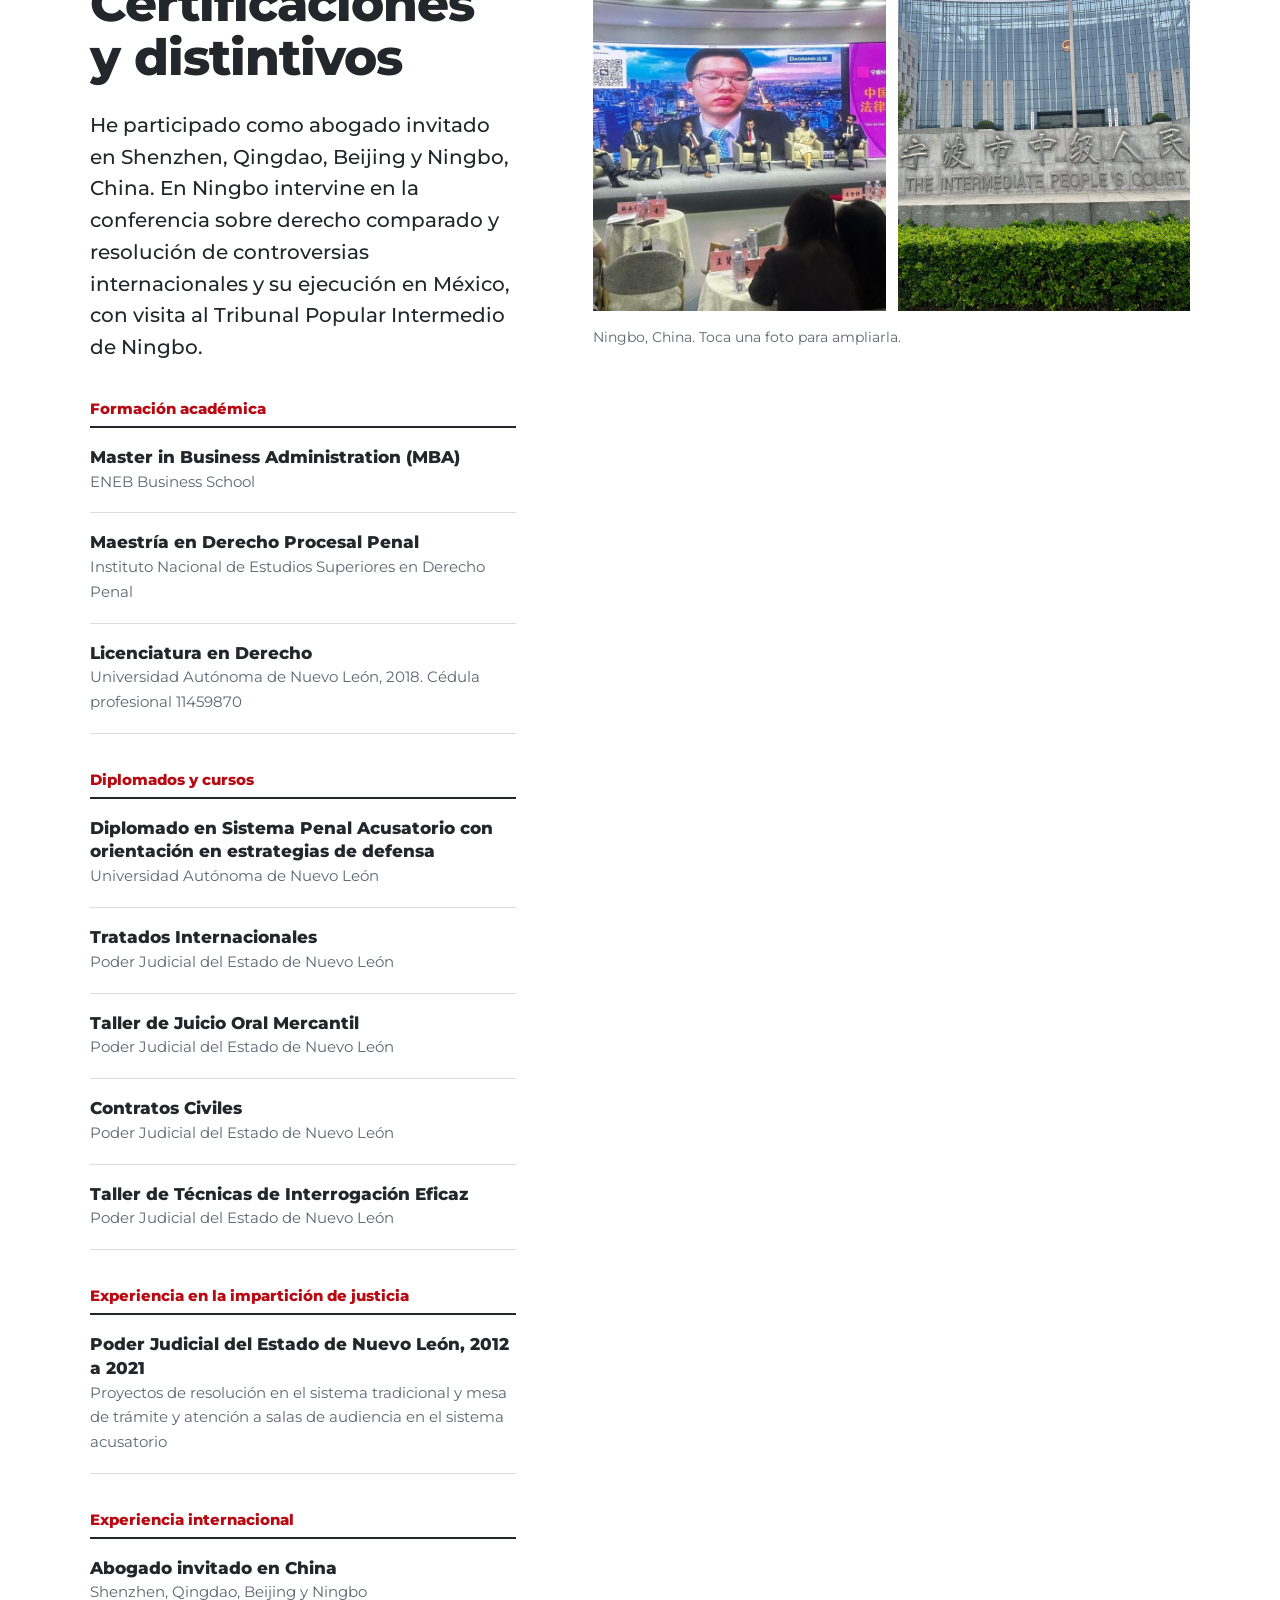
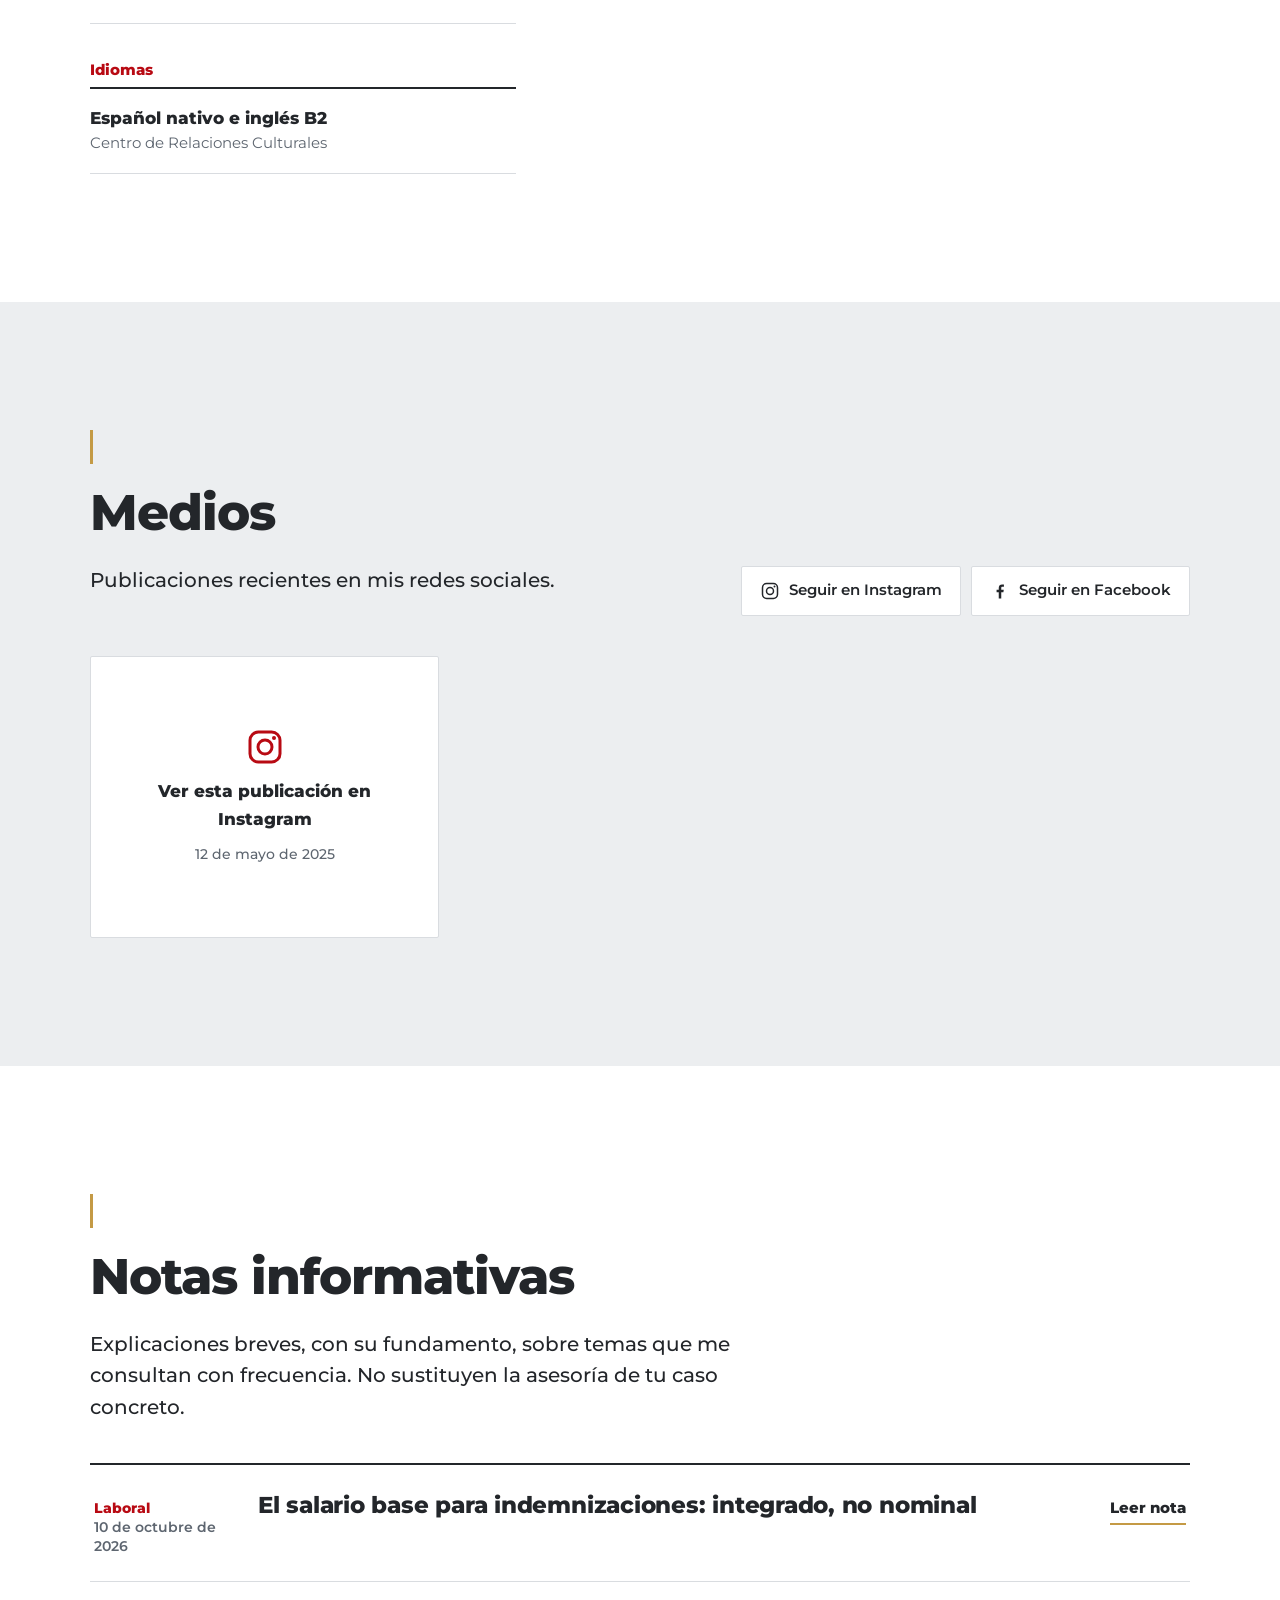
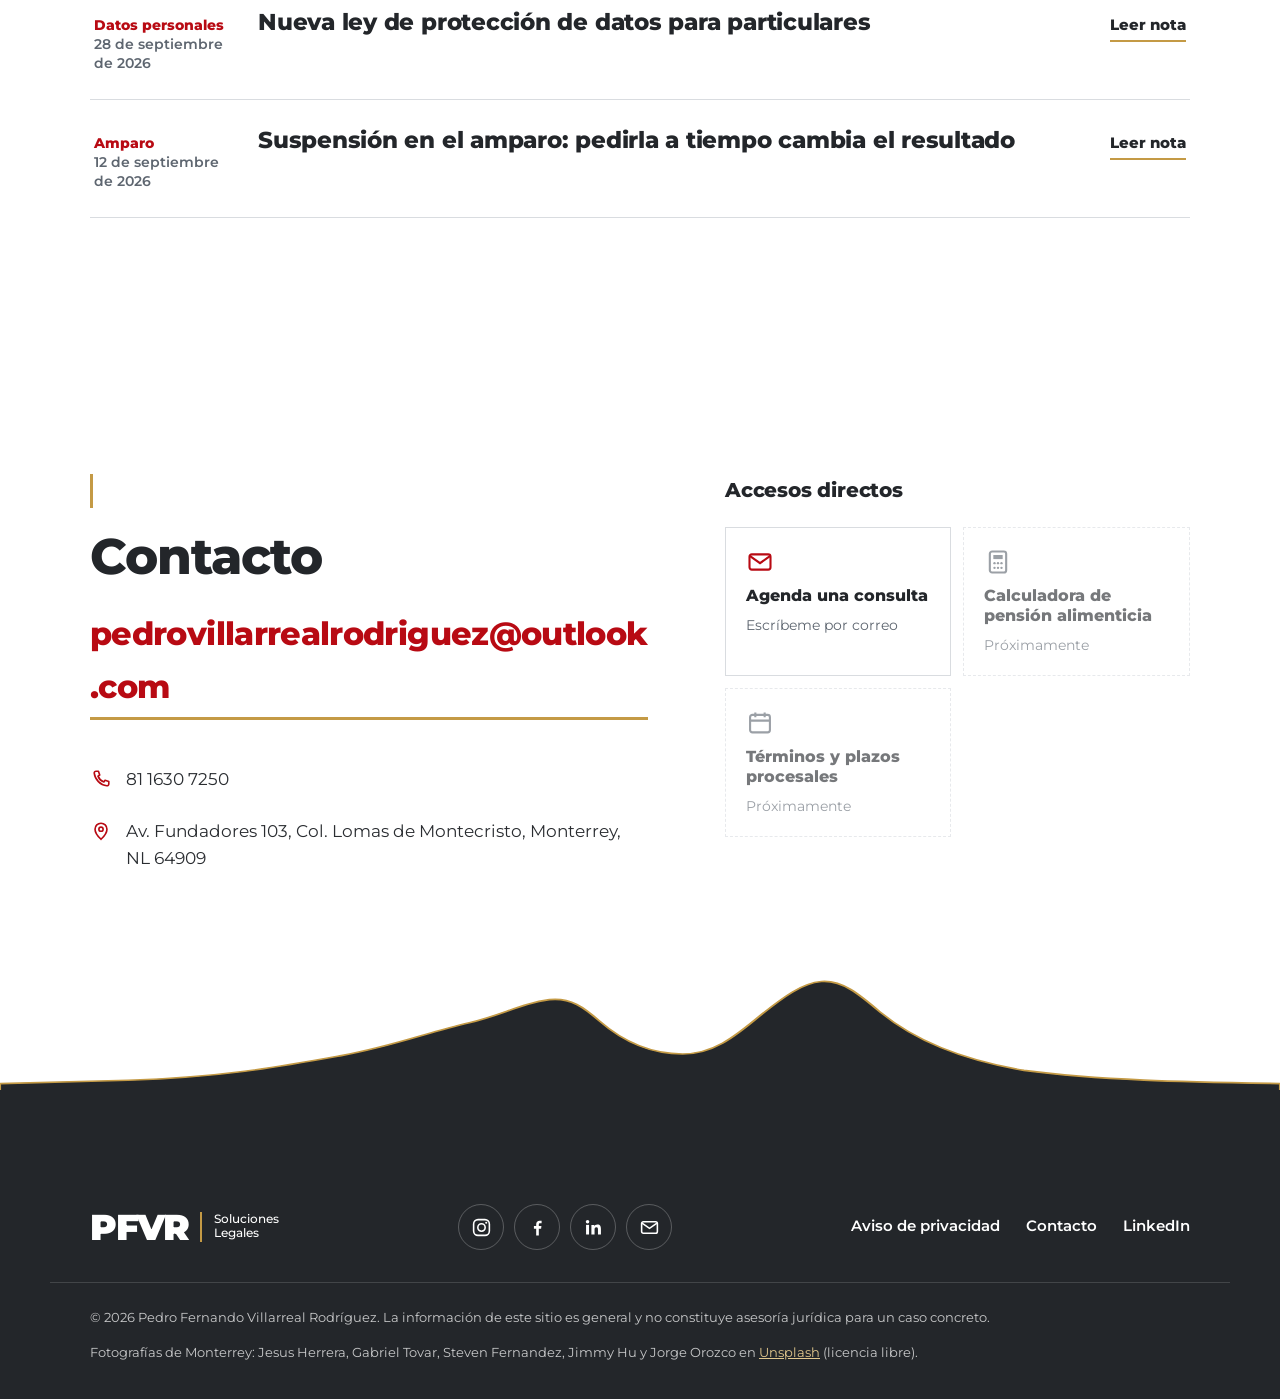
==== commit af6dbd57: "Perfil: nueva fotografía en blanco y negro Co-Authored-By: Claude Opus 5.5 <noreply@anthropic.com> C" ====
--- a/index.html
+++ b/index.html
@@ -100,7 +100,7 @@
 <section class="sec perfil" id="perfil">
   <div class="envoltura perfil-rejilla">
     <figure class="perfil-foto">
-      <img src="assets/img/pedro.jpg" alt="Lic. Pedro Fernando Villarreal Rodríguez" width="600" height="750" loading="lazy" data-respaldo="monograma">
+      <img src="assets/img/pedro.jpg" alt="Lic. Pedro Fernando Villarreal Rodríguez" width="854" height="1280" loading="lazy" data-respaldo="monograma">
       <figcaption>Lic. Pedro Fernando Villarreal Rodríguez<br><span>Abogado corporativo y litigante</span></figcaption>
     </figure>
     <div class="perfil-texto">
--- a/css/estilos.css
+++ b/css/estilos.css
@@ -115,7 +115,7 @@
 /* 2 · Perfil */
 .perfil-rejilla { display: grid; grid-template-columns: minmax(260px, 5fr) 7fr; gap: clamp(36px, 6vw, 88px); align-items: start; }
 .perfil-foto { position: sticky; top: calc(var(--nav-h) + 24px); }
-.perfil-foto img, .perfil-foto .monograma { width: 100%; aspect-ratio: 4 / 5; object-fit: cover; background: var(--piedra); border-bottom: 5px solid var(--rojo); }
+.perfil-foto img, .perfil-foto .monograma { width: 100%; aspect-ratio: 2 / 3; object-fit: cover; background: var(--piedra); border-bottom: 5px solid var(--rojo); }
 .monograma { display: grid; place-items: center; font-weight: 900; font-size: clamp(64px, 9vw, 120px); letter-spacing: -0.05em; color: var(--rojo); background: linear-gradient(160deg, var(--piedra), #DDE1E5) !important; }
 .perfil-foto figcaption { margin-top: 16px; font-weight: 700; font-size: 15px; color: var(--grafito); line-height: 1.4; }
 .perfil-foto figcaption span { font-weight: 500; color: var(--acero); }
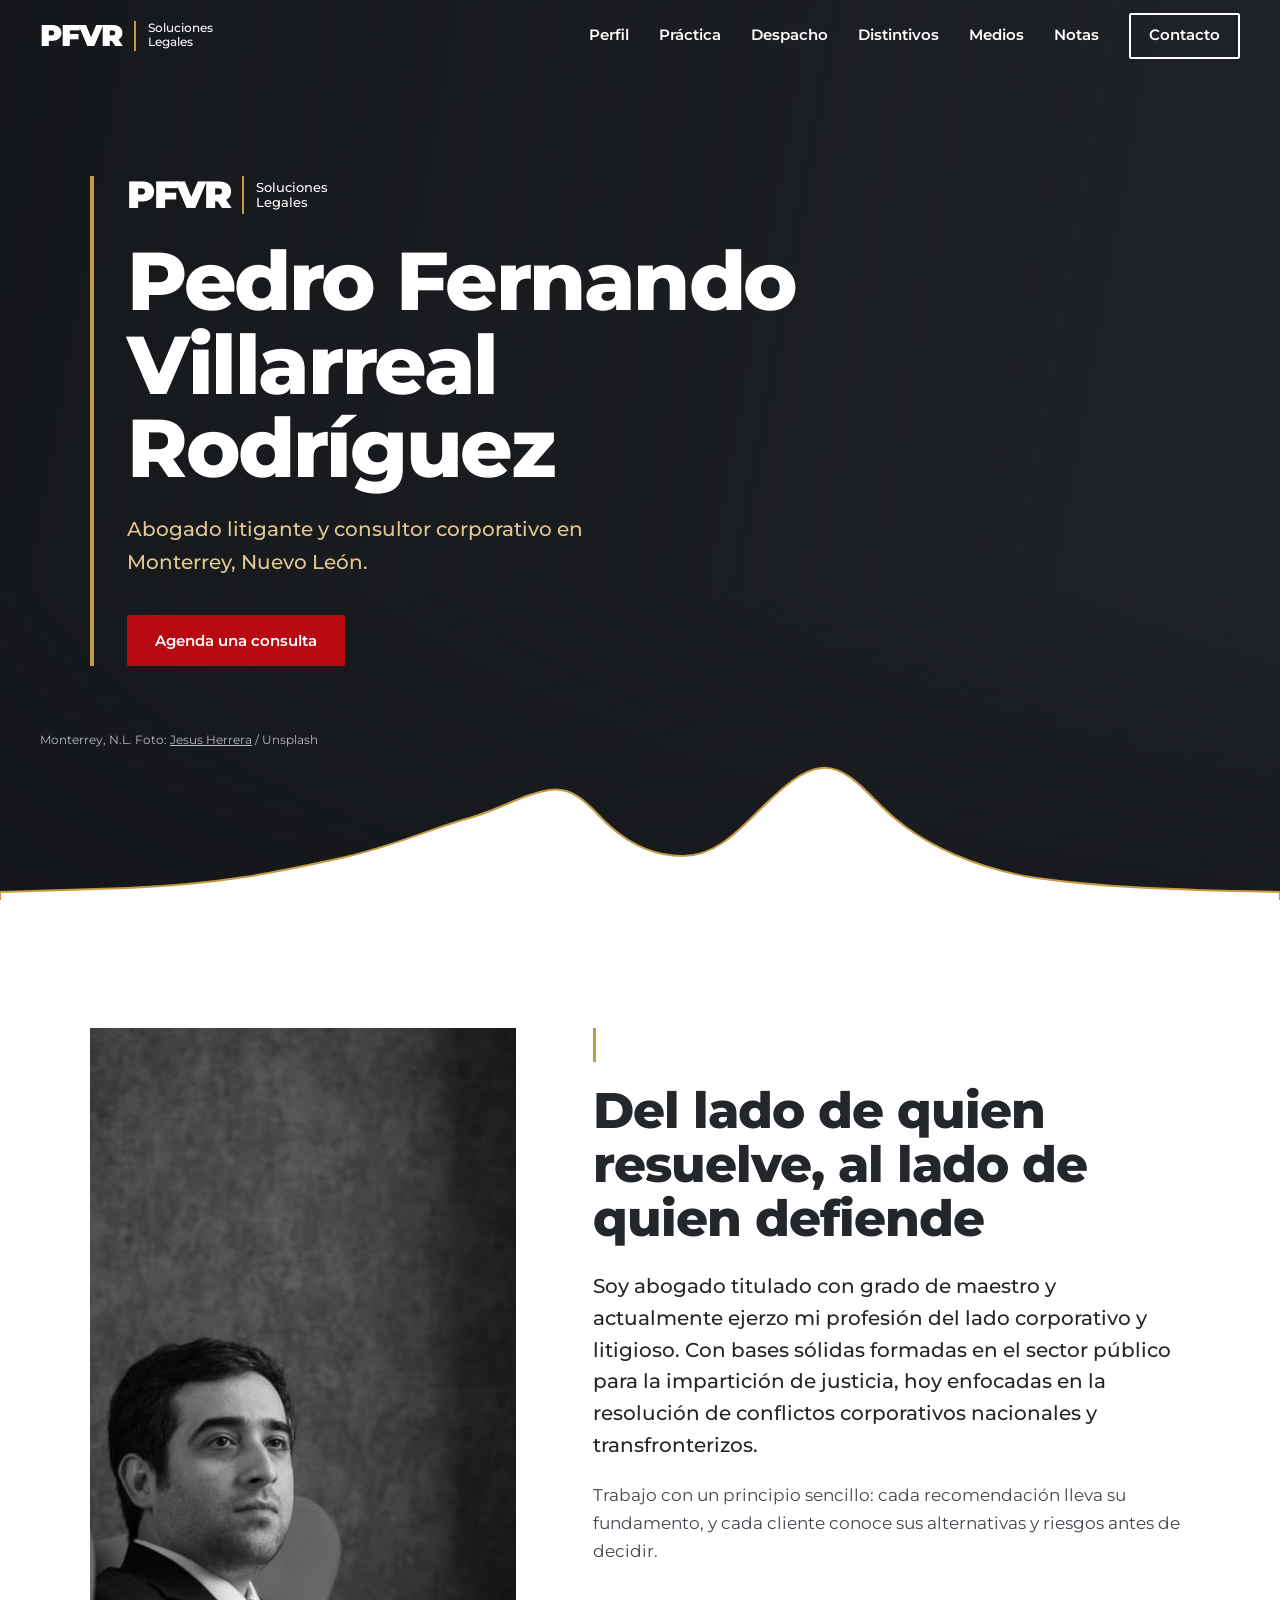
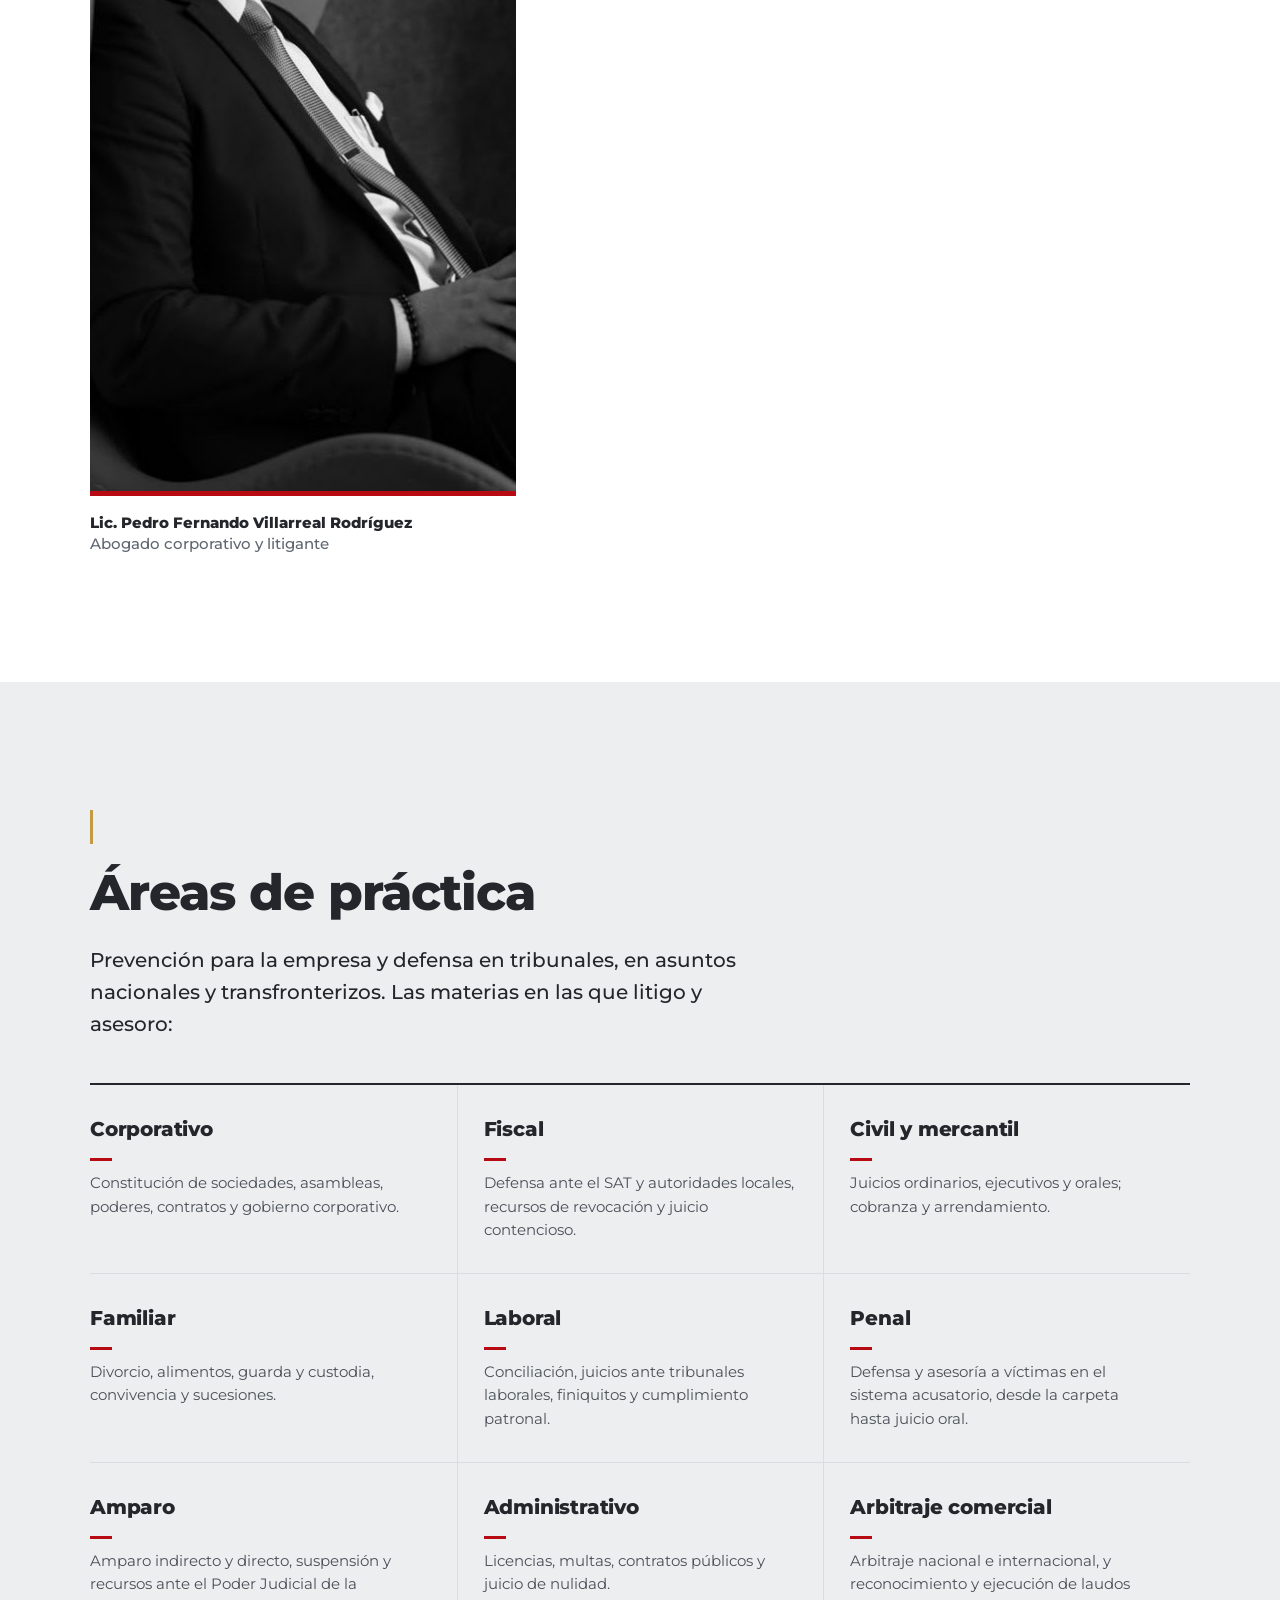
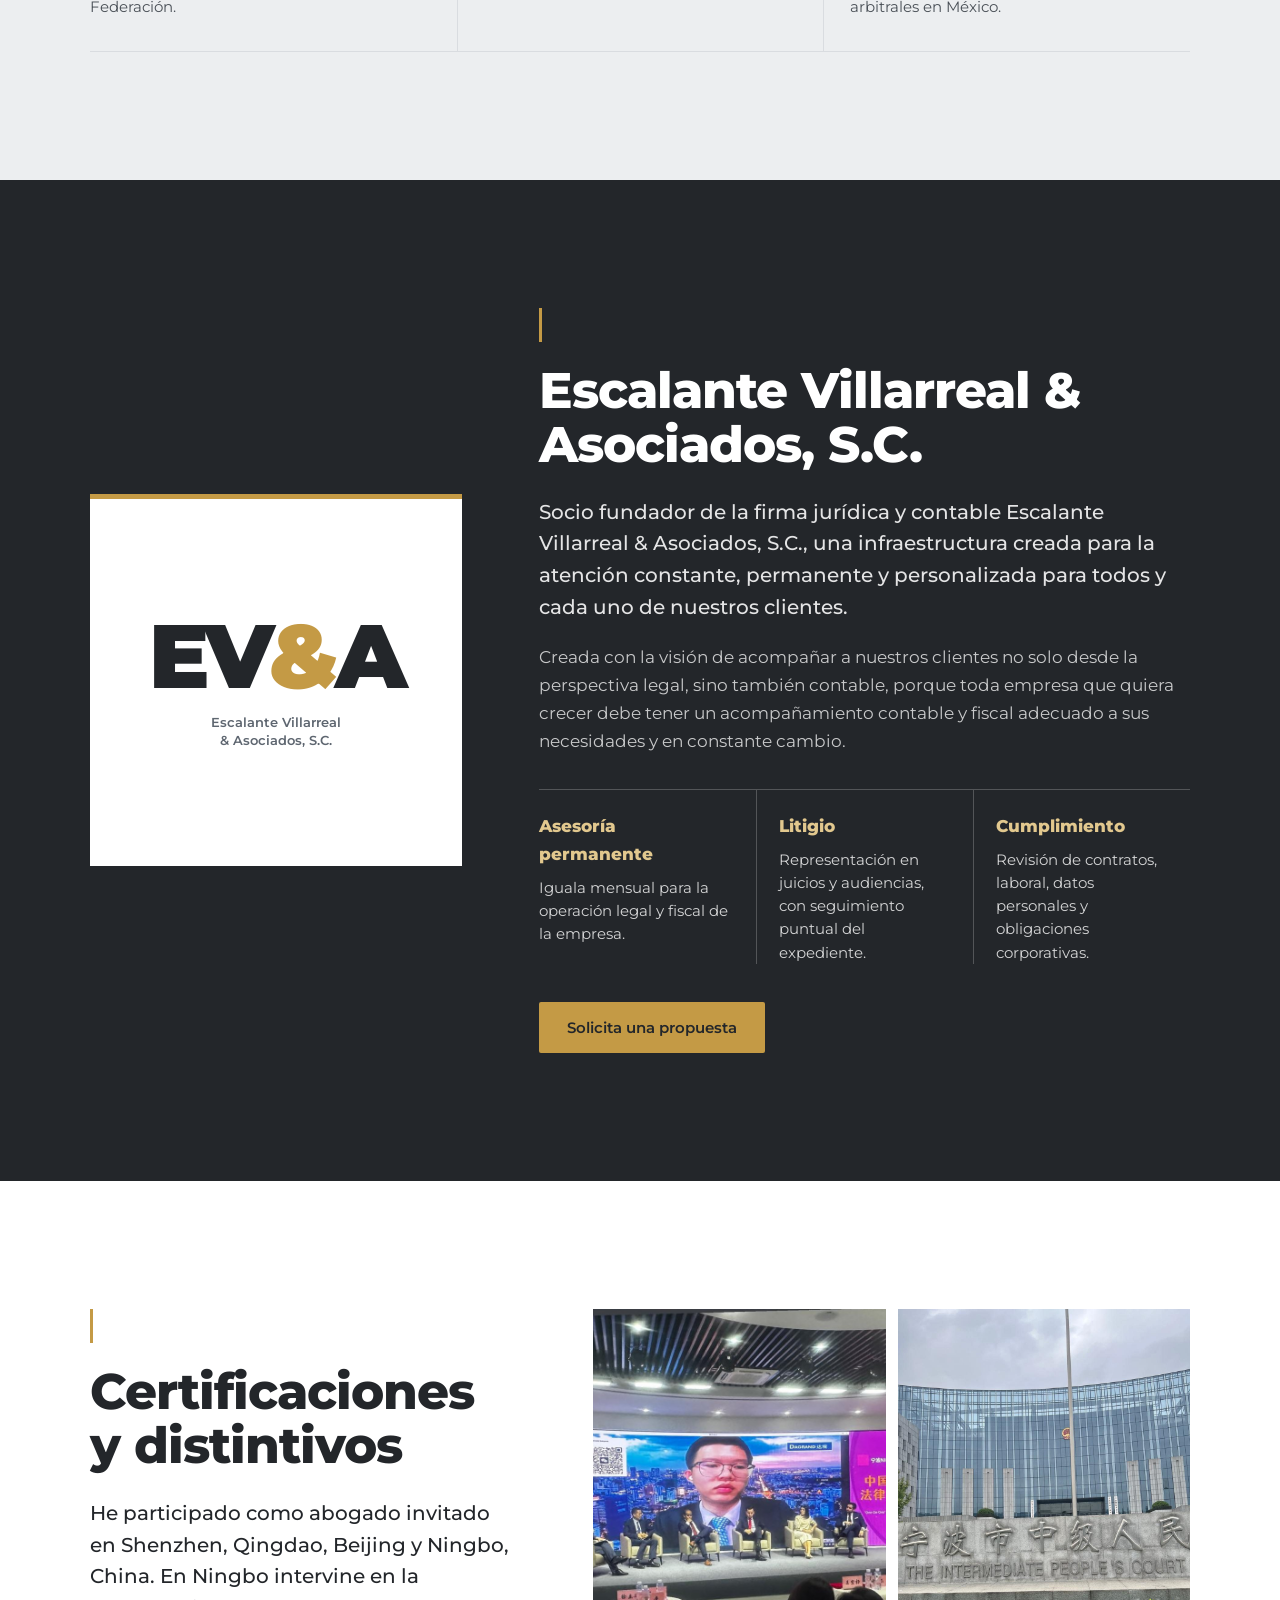
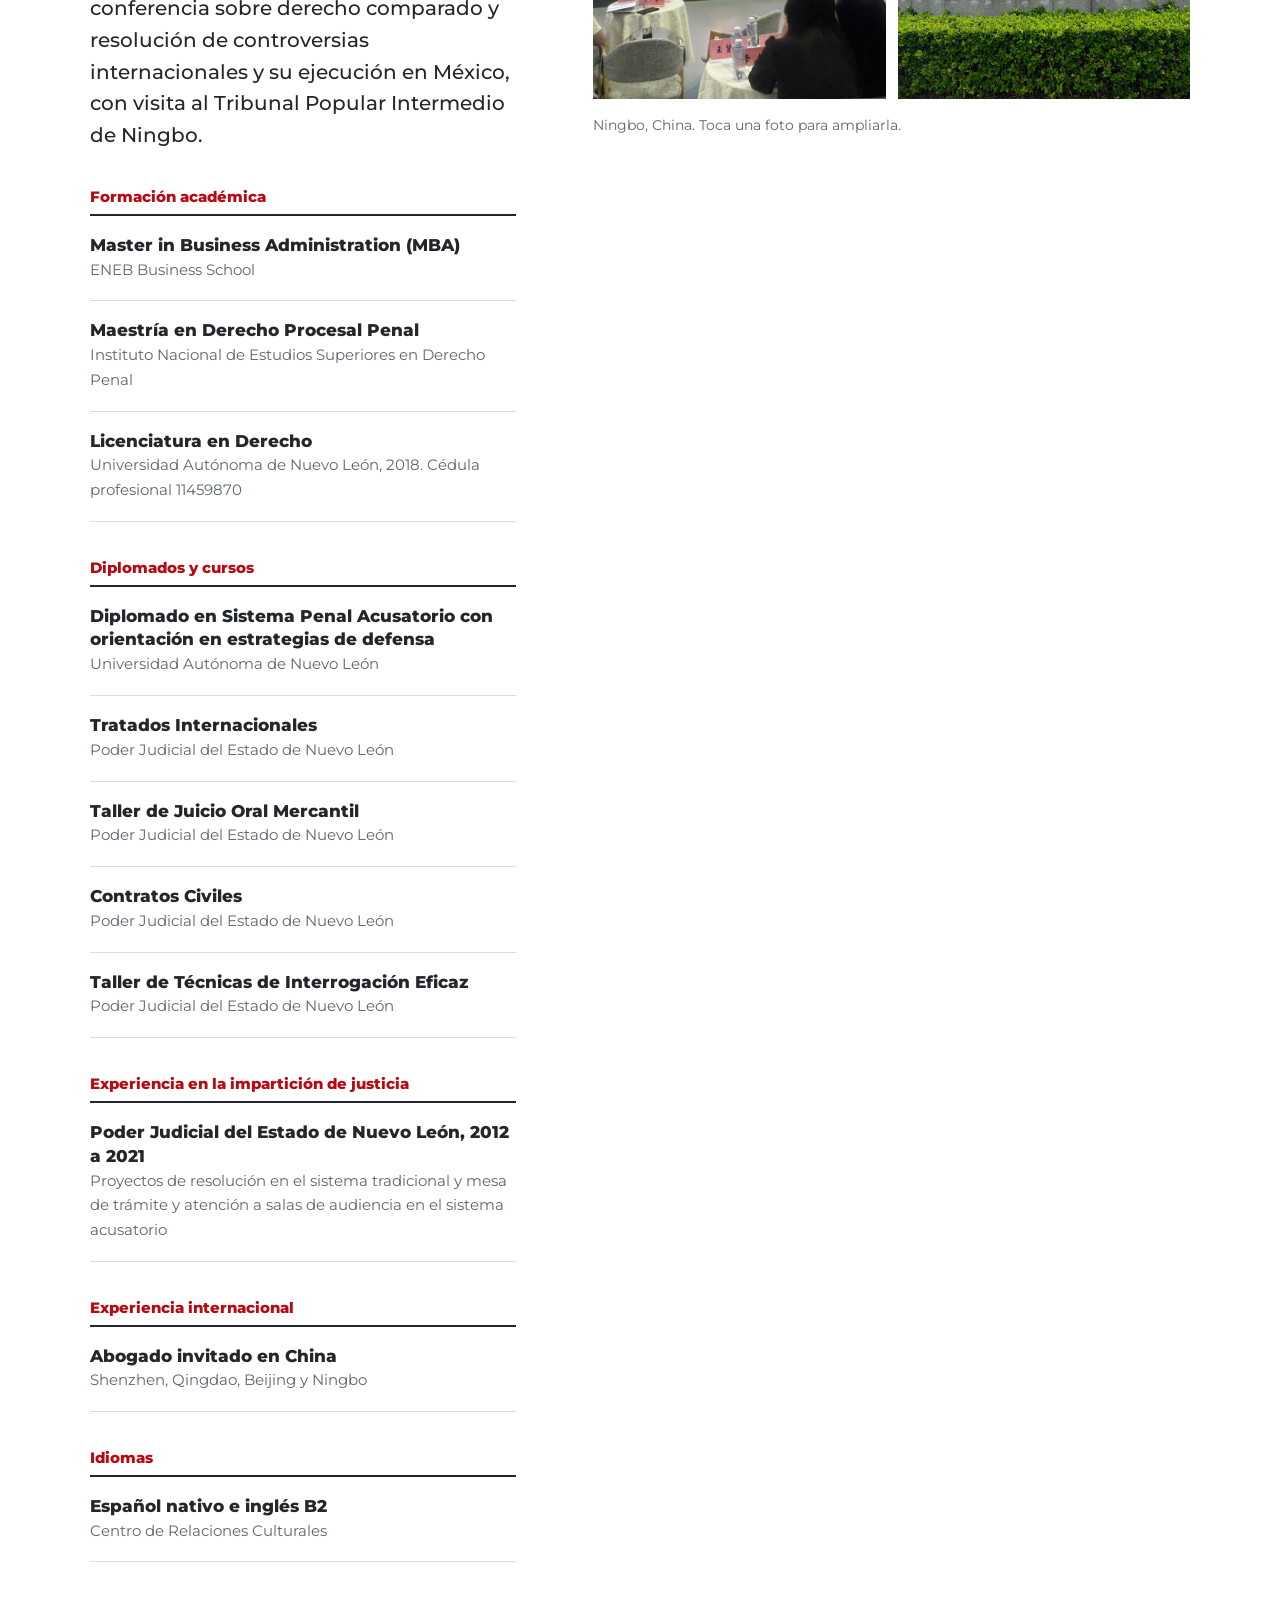
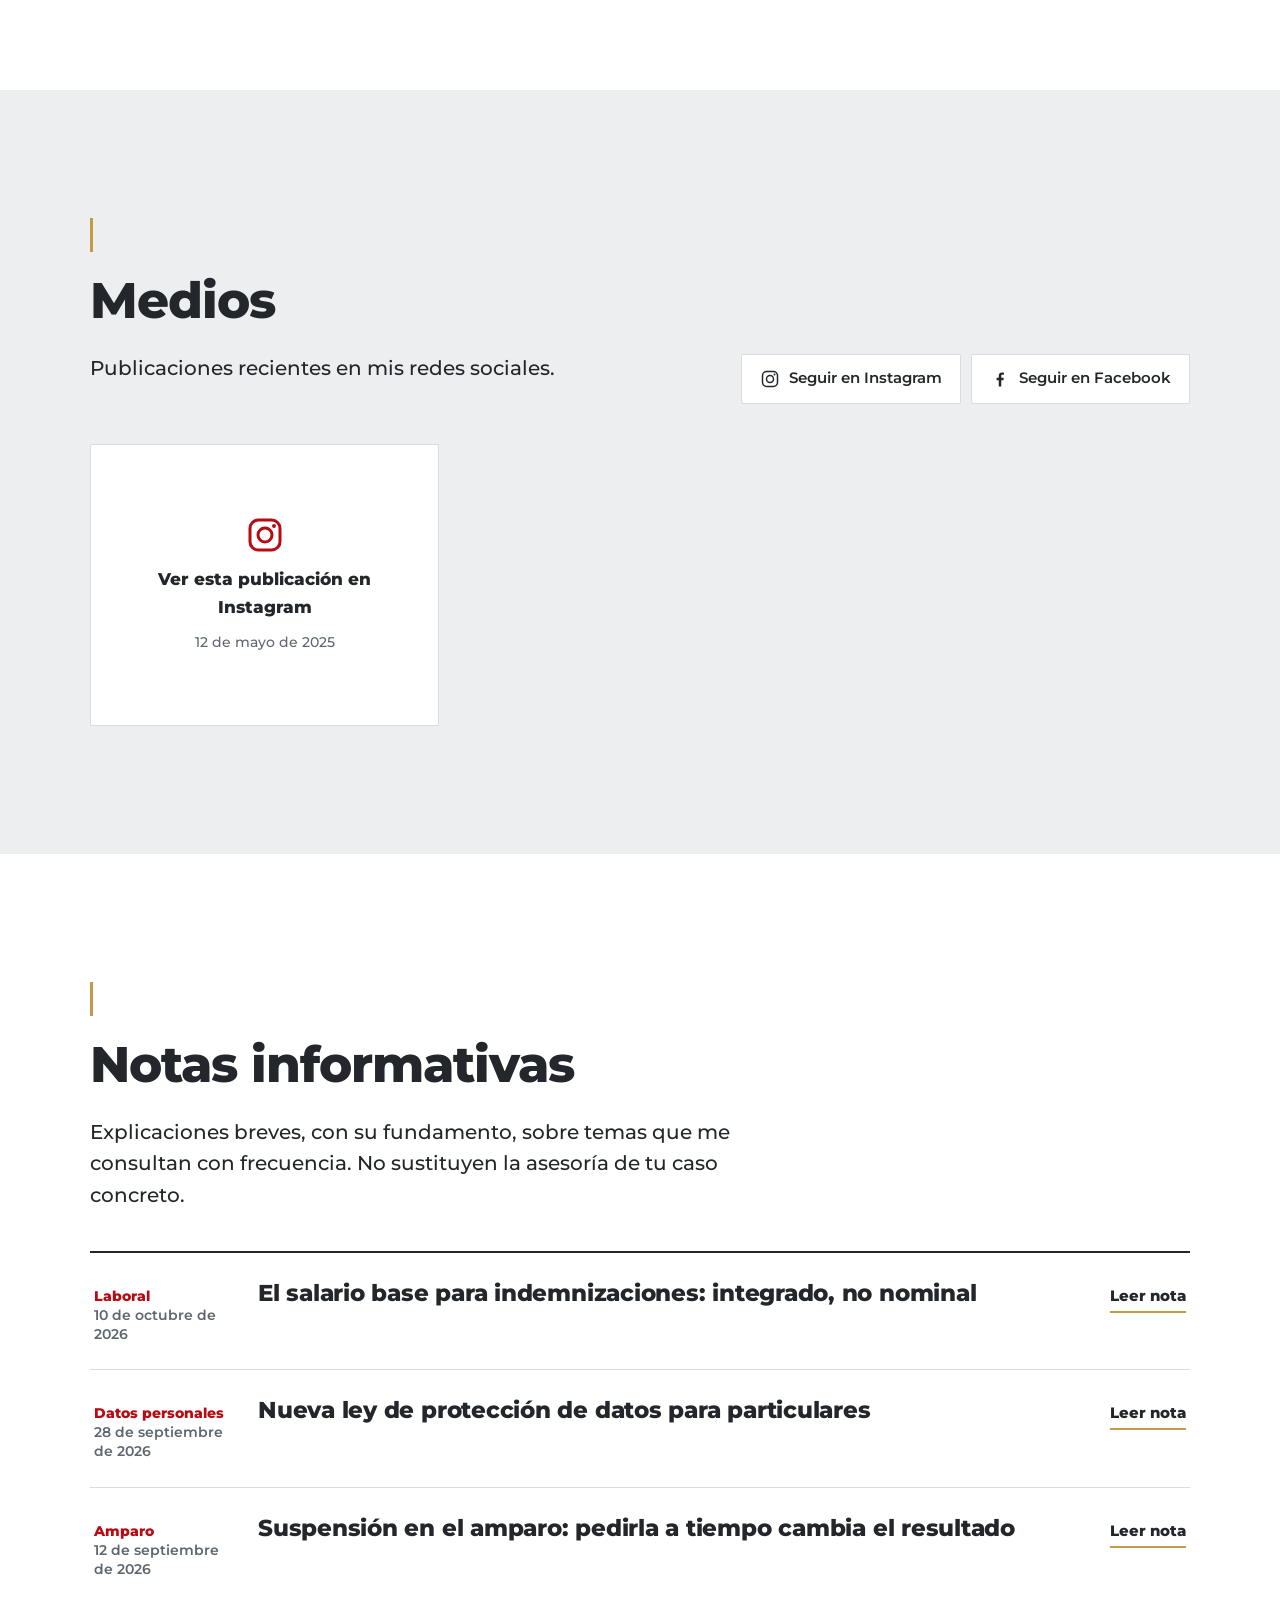
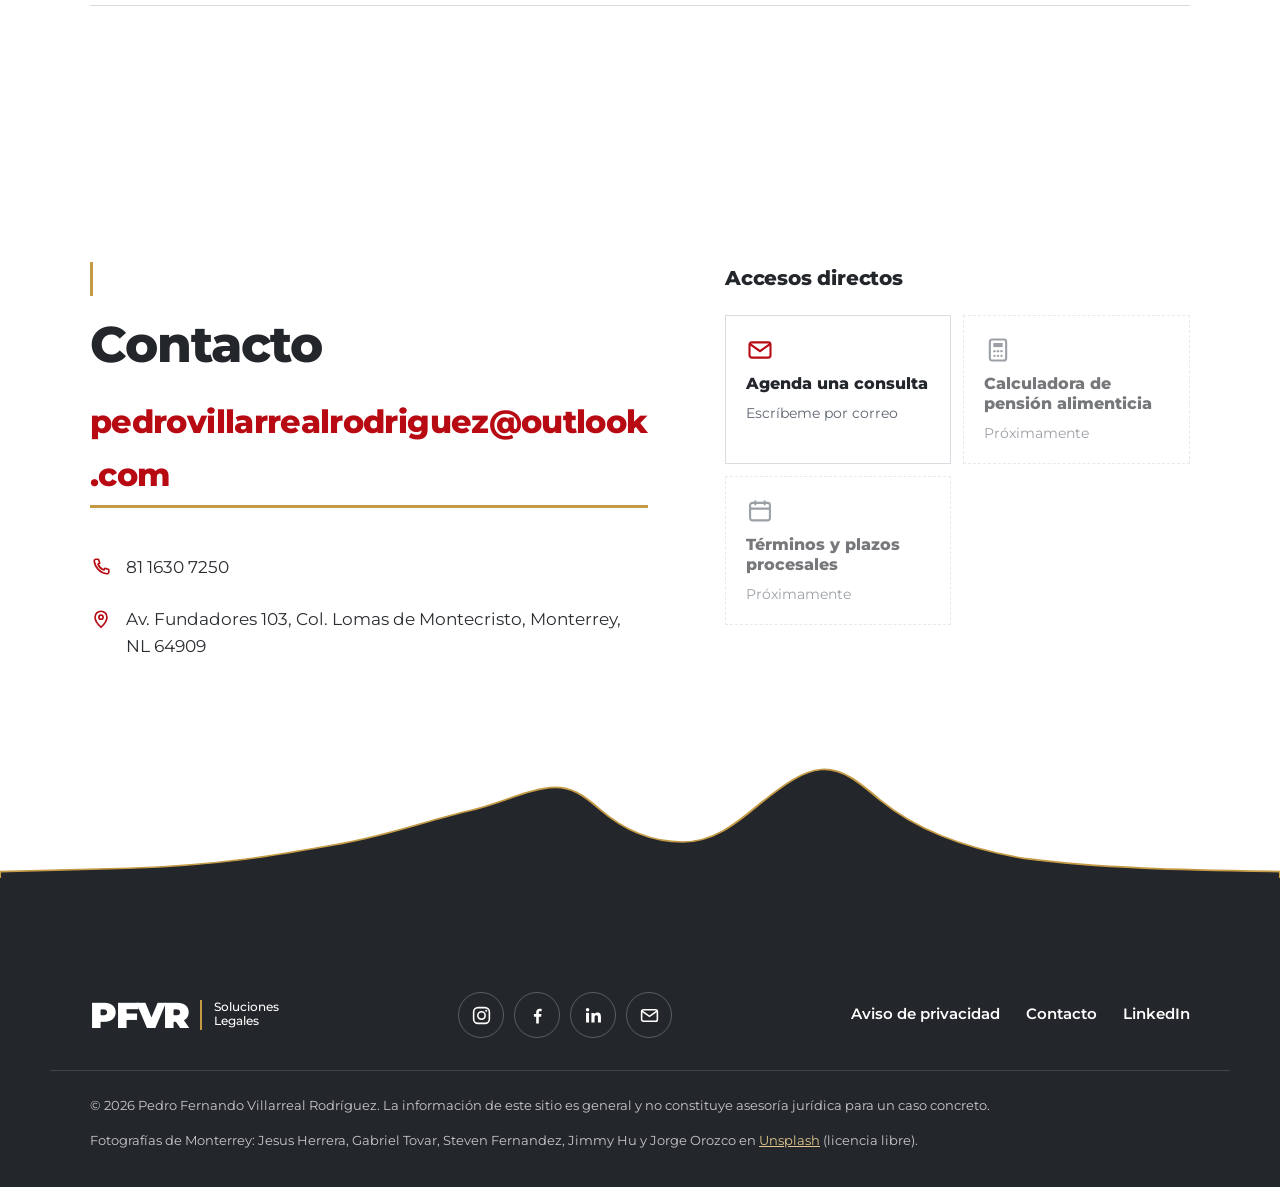
==== commit 27226224: "Perfil: recorta la fotografía a formato 4:5 Co-Authored-By: Claude Opus 5.5 <noreply@anthropic.com> " ====
--- a/index.html
+++ b/index.html
@@ -100,7 +100,7 @@
 <section class="sec perfil" id="perfil">
   <div class="envoltura perfil-rejilla">
     <figure class="perfil-foto">
-      <img src="assets/img/pedro.jpg" alt="Lic. Pedro Fernando Villarreal Rodríguez" width="854" height="1280" loading="lazy" data-respaldo="monograma">
+      <img src="assets/img/pedro-perfil.jpg?v=2" alt="Lic. Pedro Fernando Villarreal Rodríguez" width="854" height="1068" loading="lazy" data-respaldo="monograma">
       <figcaption>Lic. Pedro Fernando Villarreal Rodríguez<br><span>Abogado corporativo y litigante</span></figcaption>
     </figure>
     <div class="perfil-texto">
--- a/css/estilos.css
+++ b/css/estilos.css
@@ -115,7 +115,7 @@
 /* 2 · Perfil */
 .perfil-rejilla { display: grid; grid-template-columns: minmax(260px, 5fr) 7fr; gap: clamp(36px, 6vw, 88px); align-items: start; }
 .perfil-foto { position: sticky; top: calc(var(--nav-h) + 24px); }
-.perfil-foto img, .perfil-foto .monograma { width: 100%; aspect-ratio: 2 / 3; object-fit: cover; background: var(--piedra); border-bottom: 5px solid var(--rojo); }
+.perfil-foto img, .perfil-foto .monograma { width: 100%; aspect-ratio: 4 / 5; object-fit: cover; background: var(--piedra); border-bottom: 5px solid var(--rojo); }
 .monograma { display: grid; place-items: center; font-weight: 900; font-size: clamp(64px, 9vw, 120px); letter-spacing: -0.05em; color: var(--rojo); background: linear-gradient(160deg, var(--piedra), #DDE1E5) !important; }
 .perfil-foto figcaption { margin-top: 16px; font-weight: 700; font-size: 15px; color: var(--grafito); line-height: 1.4; }
 .perfil-foto figcaption span { font-weight: 500; color: var(--acero); }
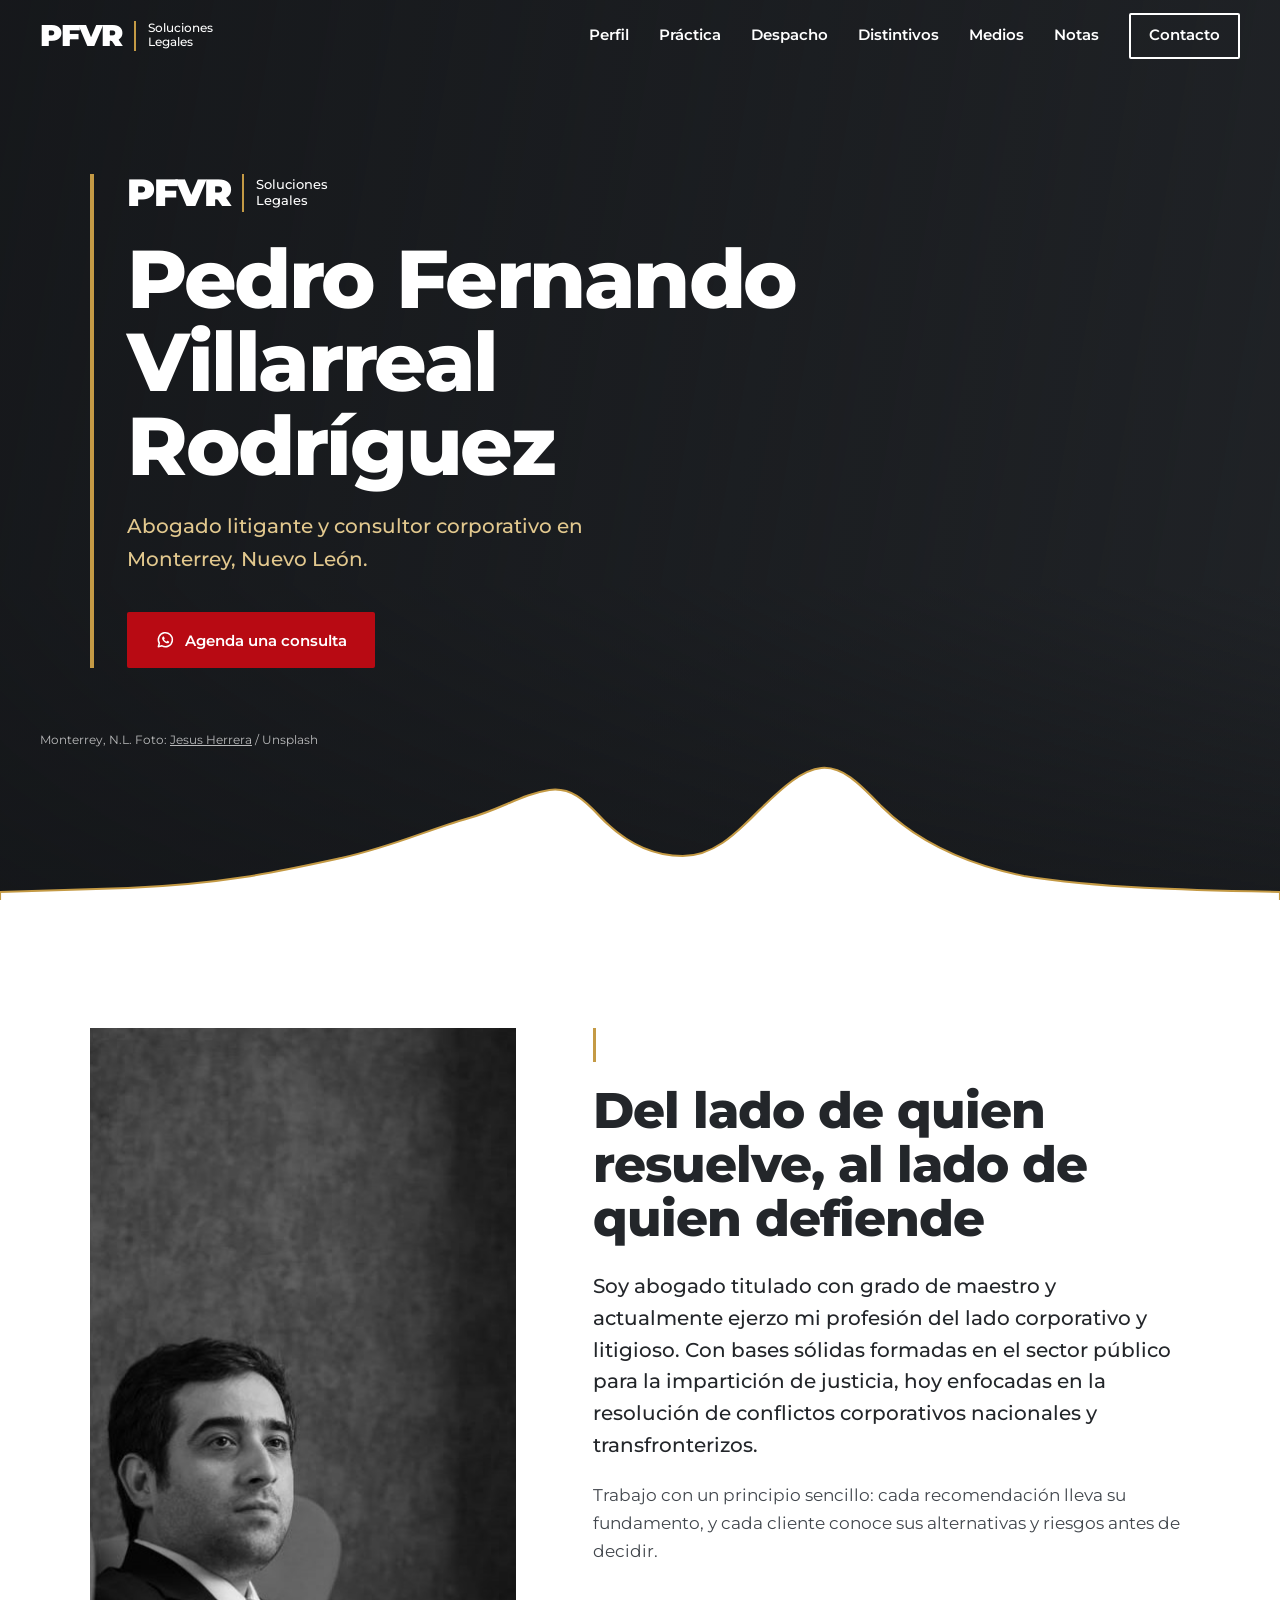
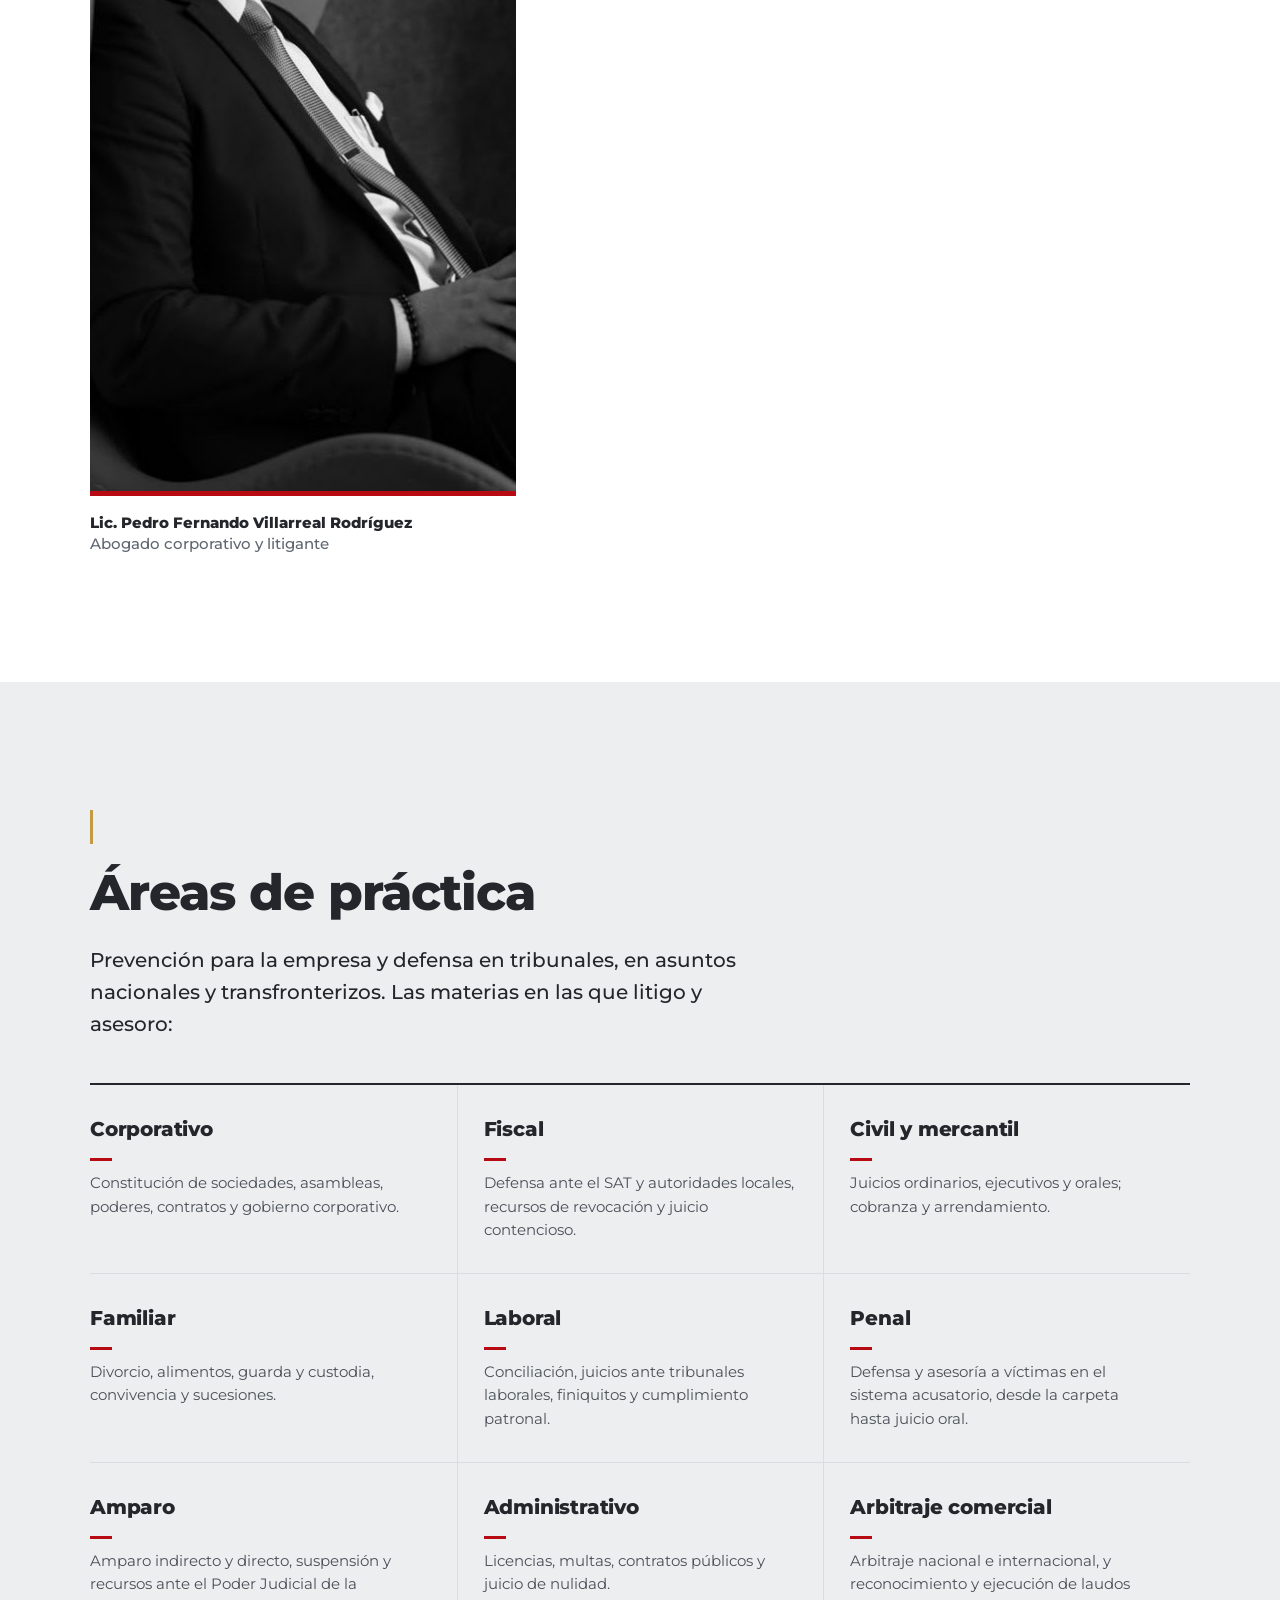
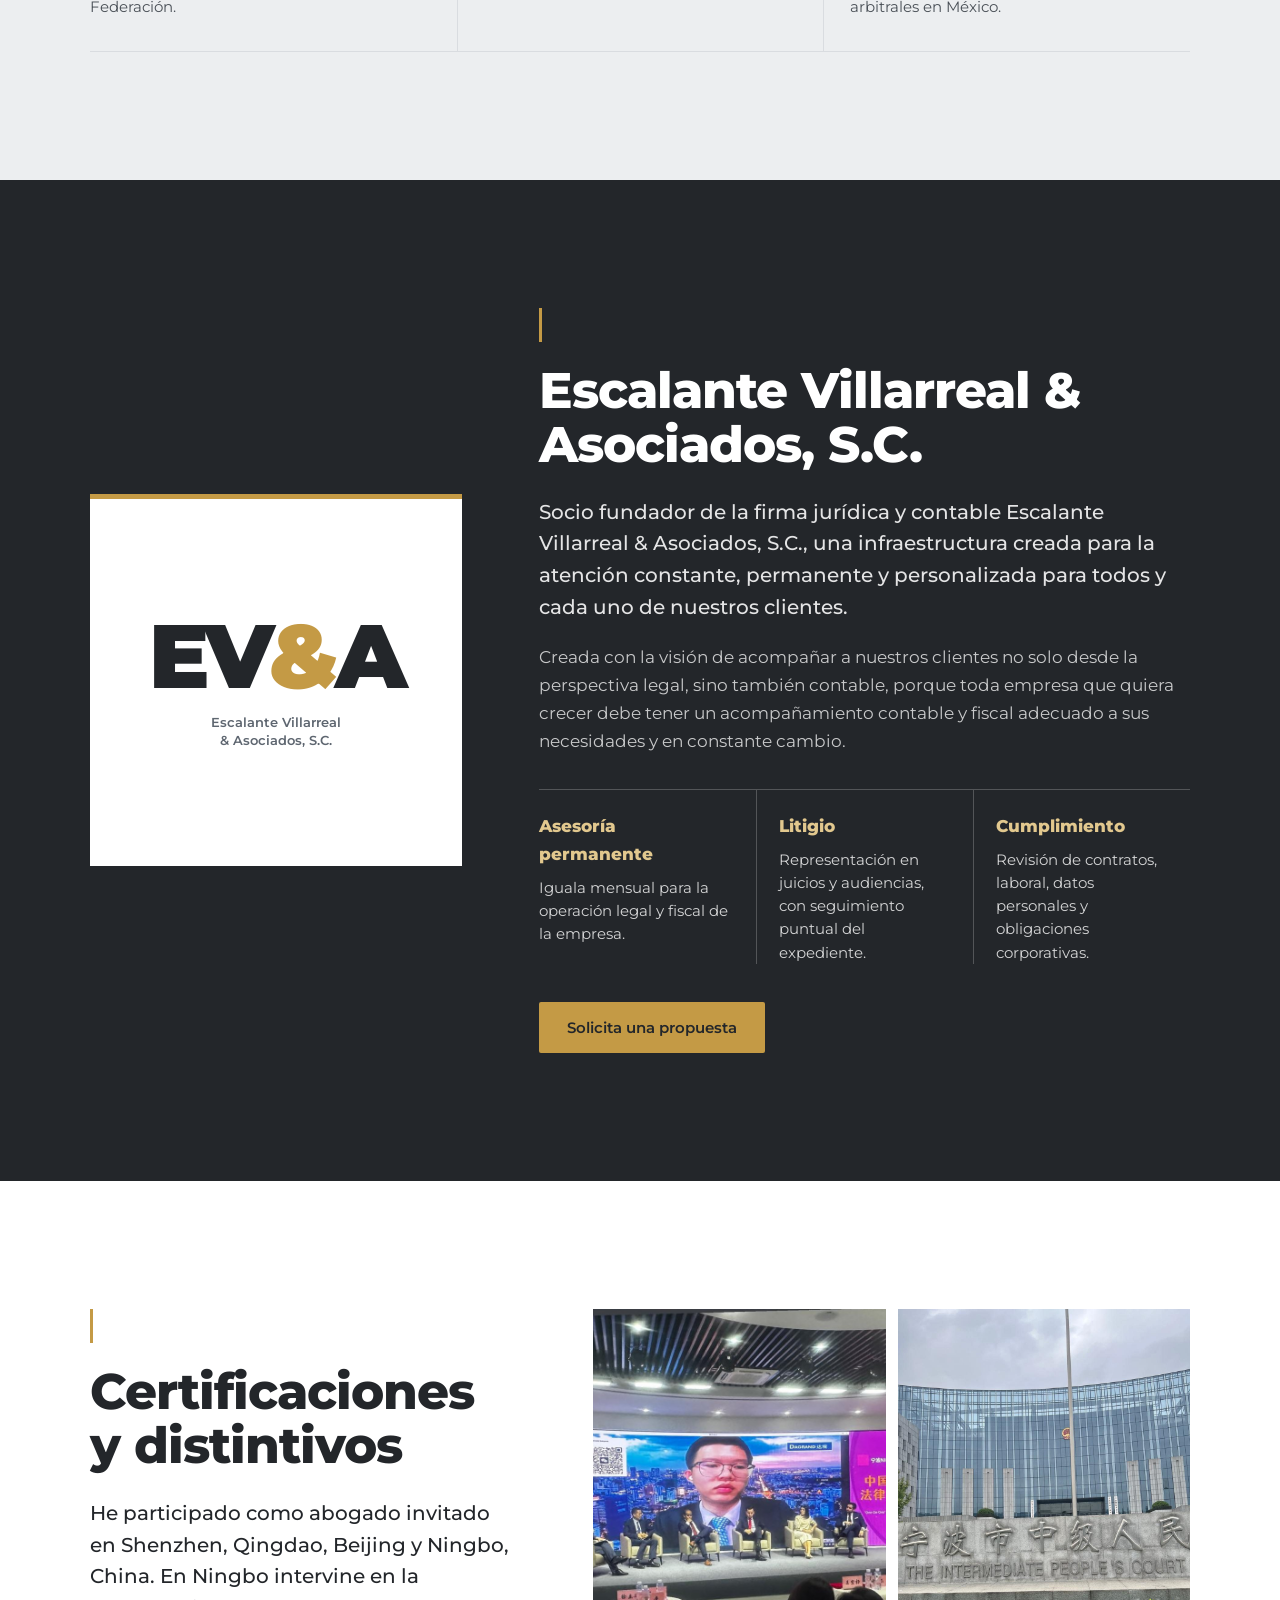
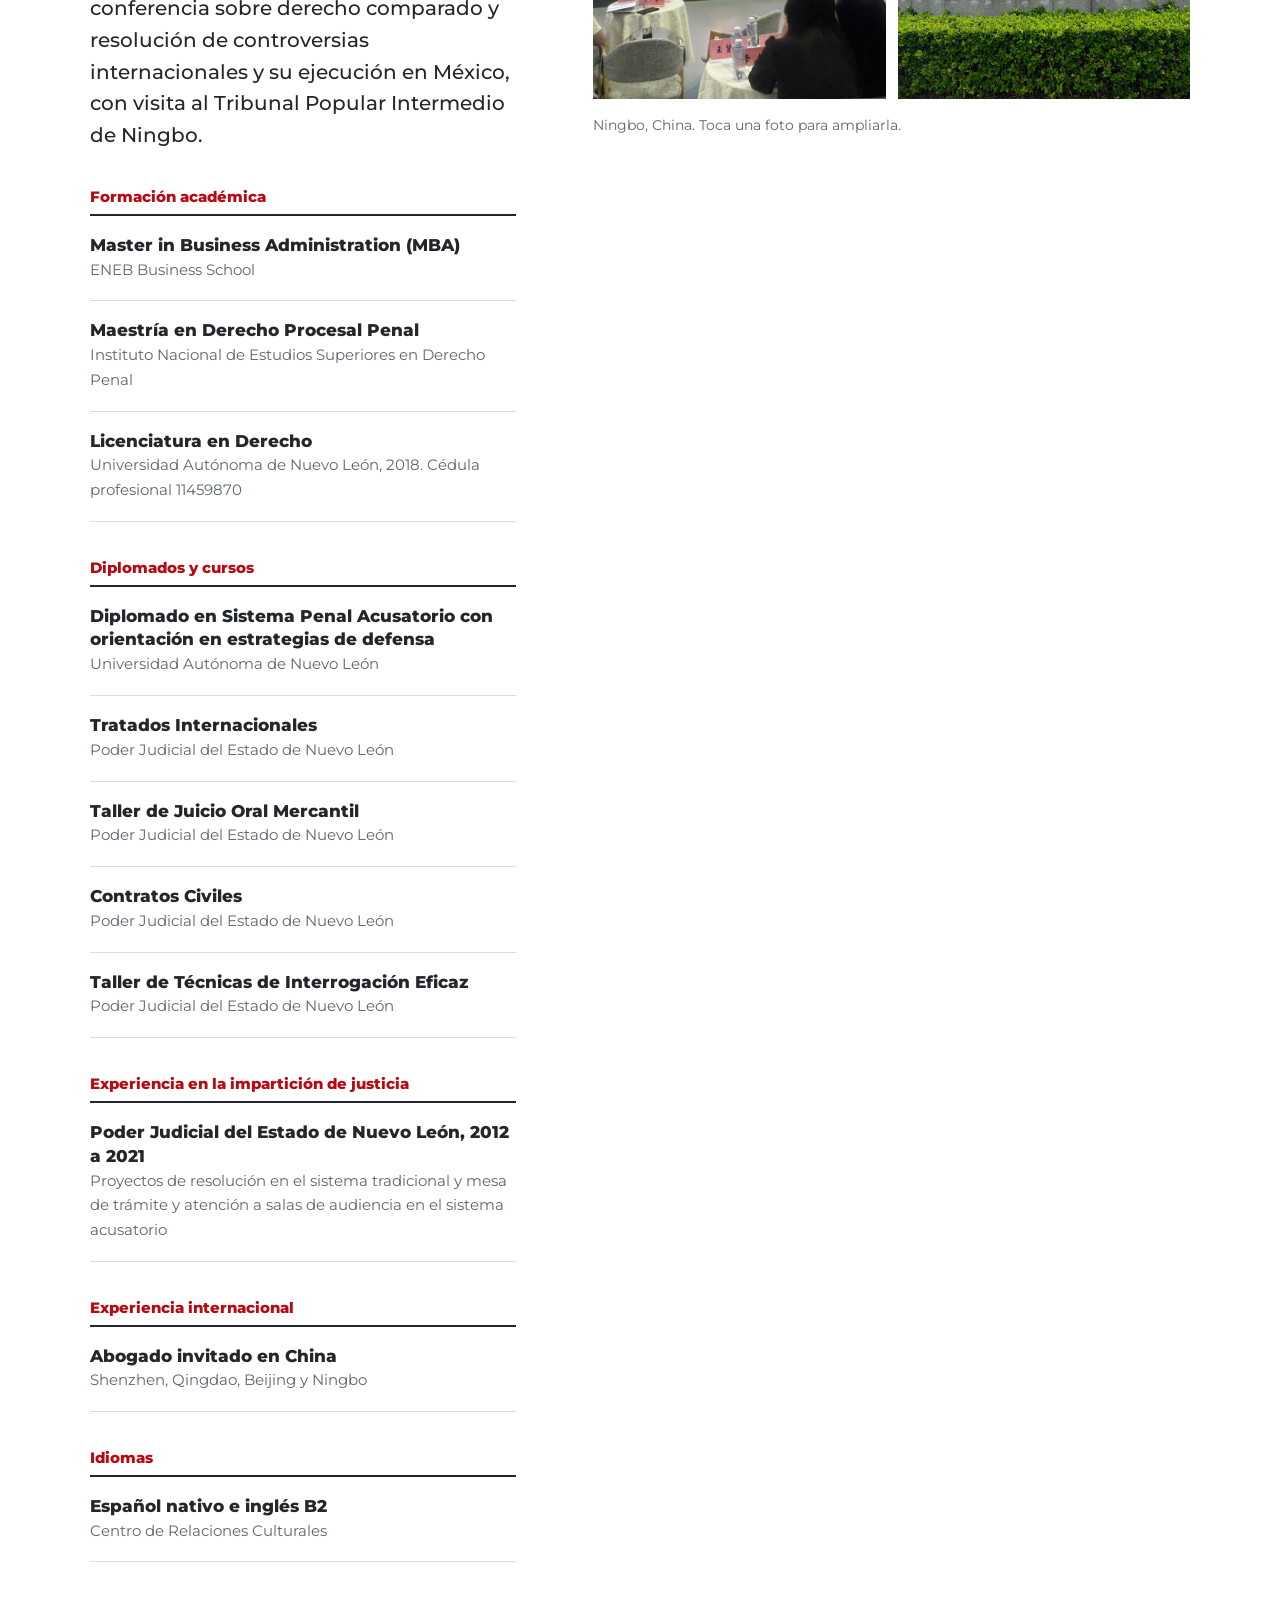
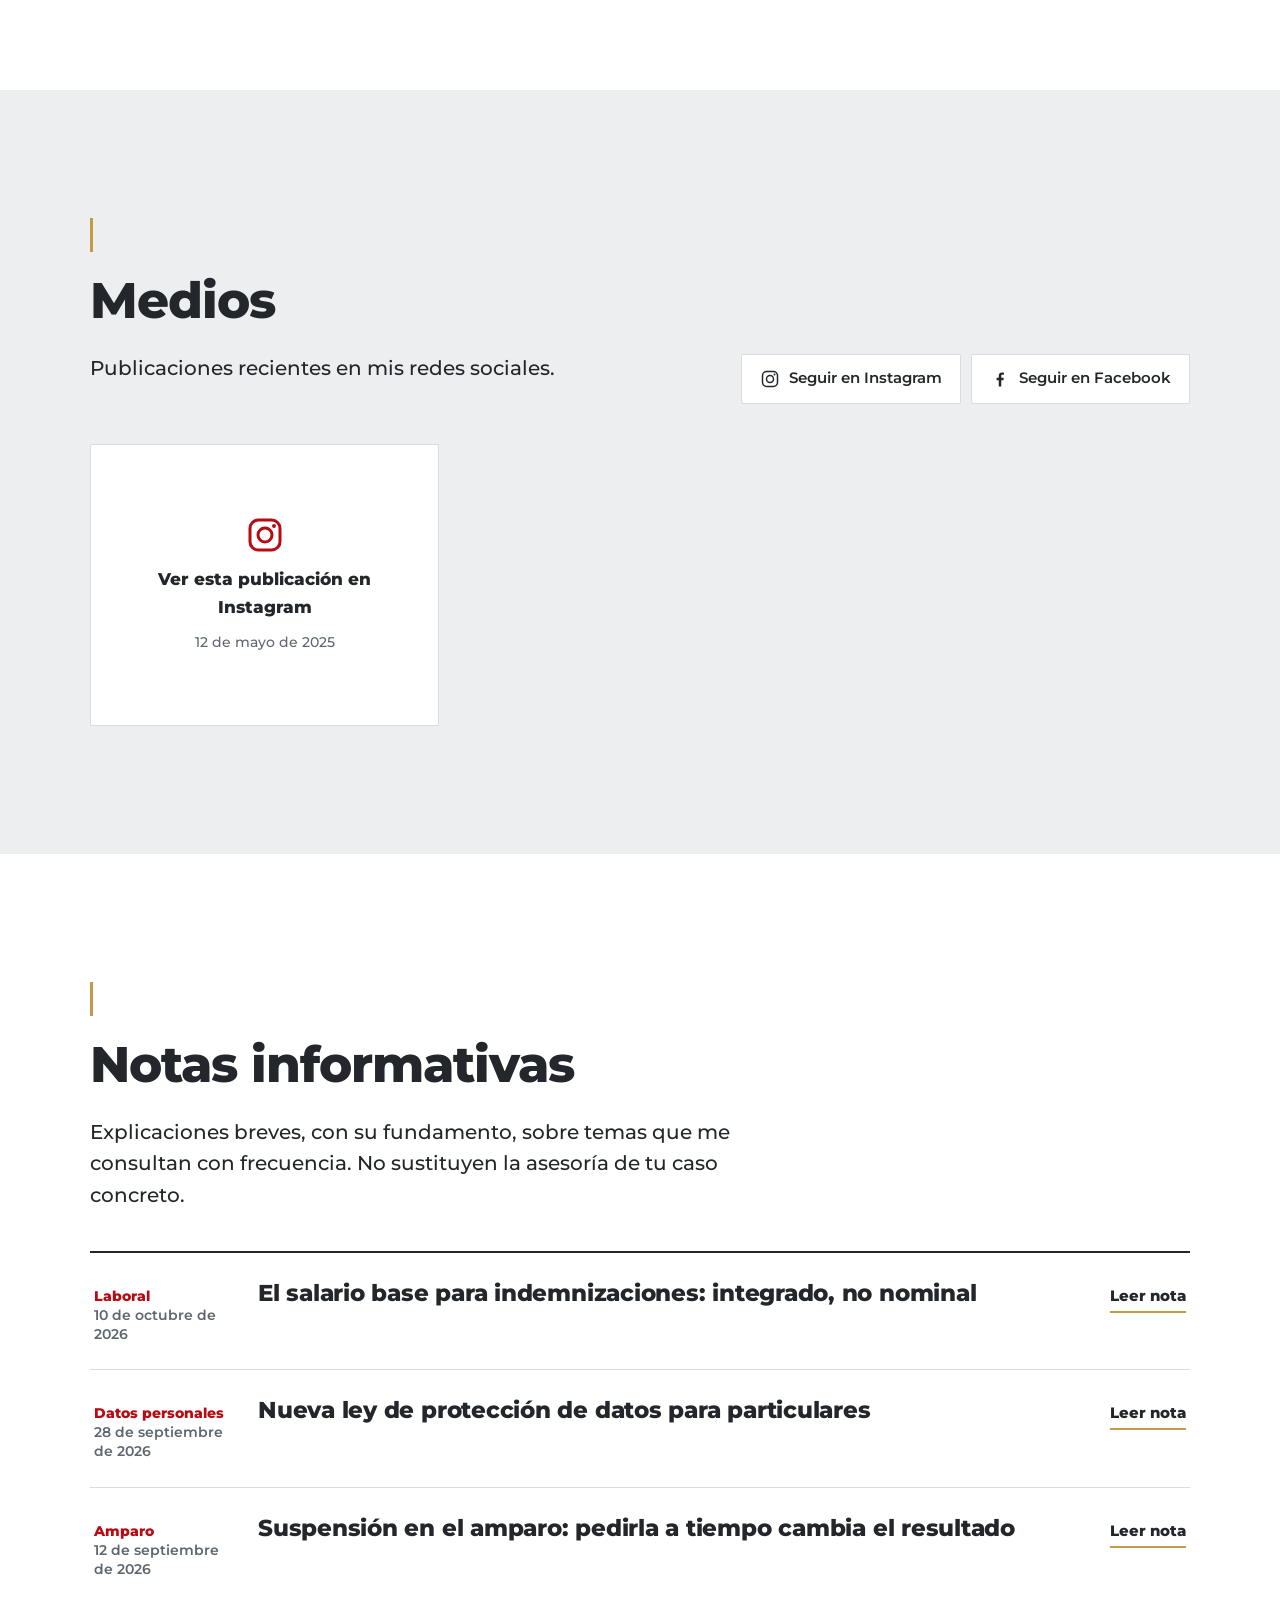
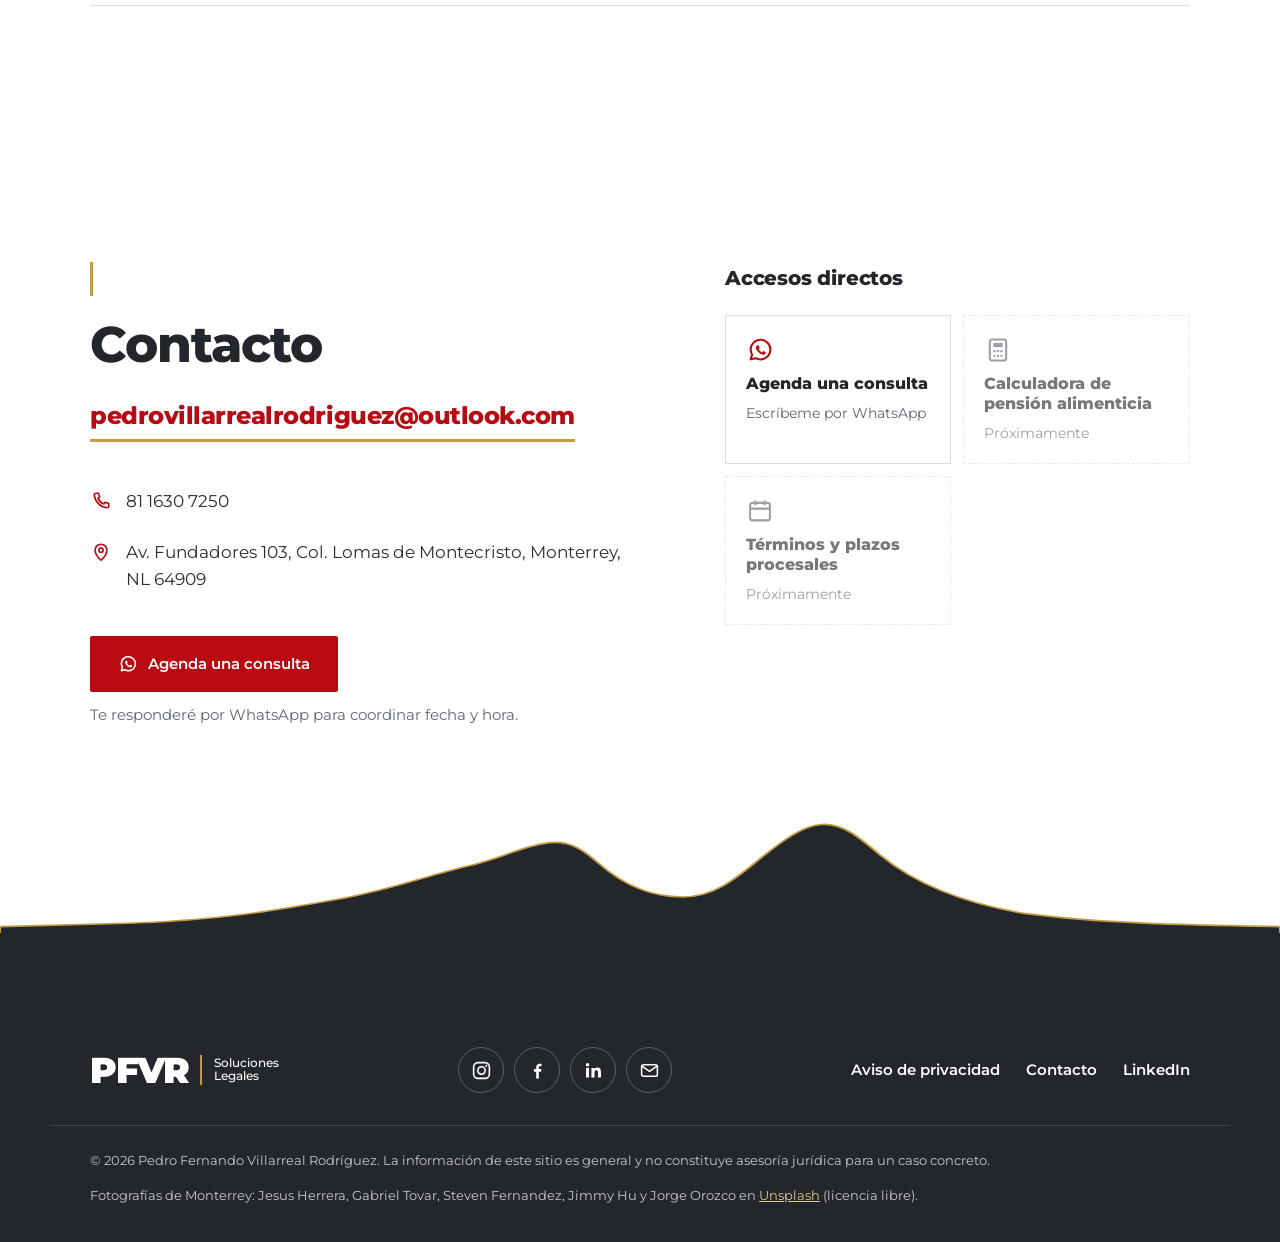
==== commit 94d8dfef: "Consulta por WhatsApp en portada y contacto; ajusta tamaño del correo Co-Authored-By: Claude Opus 5." ====
--- a/index.html
+++ b/index.html
@@ -88,7 +88,7 @@
       <h1 class="hero-nombre">Pedro Fernando Villarreal Rodríguez</h1>
       <p class="hero-lema">Abogado litigante y consultor corporativo en Monterrey, Nuevo León.</p>
       <div class="hero-acciones">
-        <a class="btn btn-rojo" href="mailto:pedrovillarrealrodriguez@outlook.com?subject=Solicitud%20de%20consulta">Agenda una consulta</a>
+        <a class="btn btn-rojo btn-wa" href="https://wa.me/528116307250?text=Hola%2C%20Lic.%20Villarreal.%20Me%20gustar%C3%ADa%20agendar%20una%20consulta." target="_blank" rel="noopener" data-consulta><svg aria-hidden="true"><use href="#i-whatsapp"/></svg>Agenda una consulta</a>
       </div>
     </div>
   </div>
@@ -226,6 +226,7 @@
         <li><svg><use href="#i-phone"/></svg><a href="tel:+528116307250">81 1630 7250</a></li>
         <li><svg><use href="#i-map"/></svg><a href="https://www.google.com/maps/search/?api=1&amp;query=Av.%20Fundadores%20103%2C%20Lomas%20de%20Montecristo%2C%20Monterrey%2C%20NL%2064909" target="_blank" rel="noopener">Av. Fundadores 103, Col. Lomas de Montecristo, Monterrey, NL 64909</a></li>
       </ul>
+      <div class="contacto-cta"><a class="btn btn-rojo btn-wa" href="https://wa.me/528116307250?text=Hola%2C%20Lic.%20Villarreal.%20Me%20gustar%C3%ADa%20agendar%20una%20consulta." target="_blank" rel="noopener" data-consulta><svg aria-hidden="true"><use href="#i-whatsapp"/></svg>Agenda una consulta</a><p>Te responderé por WhatsApp para coordinar fecha y hora.</p></div>
     </div>
     <div>
       <h3 class="subtitulo">Accesos directos</h3>
--- a/css/estilos.css
+++ b/css/estilos.css
@@ -53,6 +53,7 @@
 /* Botones */
 .btn { display: inline-flex; align-items: center; gap: 10px; font: 600 15px/1 var(--f); padding: 16px 26px; border-radius: 2px; text-decoration: none; border: 2px solid transparent; cursor: pointer; transition: background .2s, color .2s, border-color .2s; }
 .btn svg { width: 18px; height: 18px; }
+.btn-wa svg { width: 20px; height: 20px; }
 .btn-rojo { background: var(--rojo); color: #fff; }
 .btn-rojo:hover { background: var(--rojo-hondo); }
 .btn-claro { border-color: rgba(255,255,255,.7); color: #fff; }
@@ -210,13 +211,15 @@
 
 /* 8 · Contacto */
 .contacto-rejilla { display: grid; grid-template-columns: 6fr 5fr; gap: clamp(36px, 6vw, 90px); }
-.correo-grande { display: inline-block; font-size: clamp(20px, 2.5vw, 32px); font-weight: 800; letter-spacing: -0.02em; color: var(--rojo); text-decoration: none; border-bottom: 3px solid var(--dorado); padding-bottom: 4px; margin-bottom: 34px; overflow-wrap: anywhere; }
+.correo-grande { display: inline-block; font-size: clamp(17px, 1.85vw, 26px); font-weight: 800; letter-spacing: -0.02em; color: var(--rojo); text-decoration: none; border-bottom: 3px solid var(--dorado); padding-bottom: 4px; margin-bottom: 34px; overflow-wrap: anywhere; }
 .correo-grande:hover { color: var(--rojo-hondo); }
 .datos li { display: flex; gap: 14px; align-items: flex-start; padding: 12px 0; font-size: 16.5px; }
 .datos svg { width: 22px; height: 22px; color: var(--rojo); margin-top: 2px; }
 .datos a { text-decoration: none; }
 .datos a:hover { text-decoration: underline; text-decoration-color: var(--dorado); text-underline-offset: 4px; }
 .contacto .subtitulo { margin-top: 0; }
+.contacto-cta { margin-top: 30px; }
+.contacto-cta p { margin-top: 12px; font-size: 14.5px; color: var(--acero); }
 .accesos { display: grid; grid-template-columns: 1fr 1fr; gap: 12px; }
 .acceso { display: flex; flex-direction: column; gap: 10px; padding: 20px; border: 1px solid var(--linea); text-decoration: none; color: var(--grafito); height: 100%; transition: border-color .2s, background .2s; }
 a.acceso:hover { border-color: var(--rojo); background: #FCF6F6; }
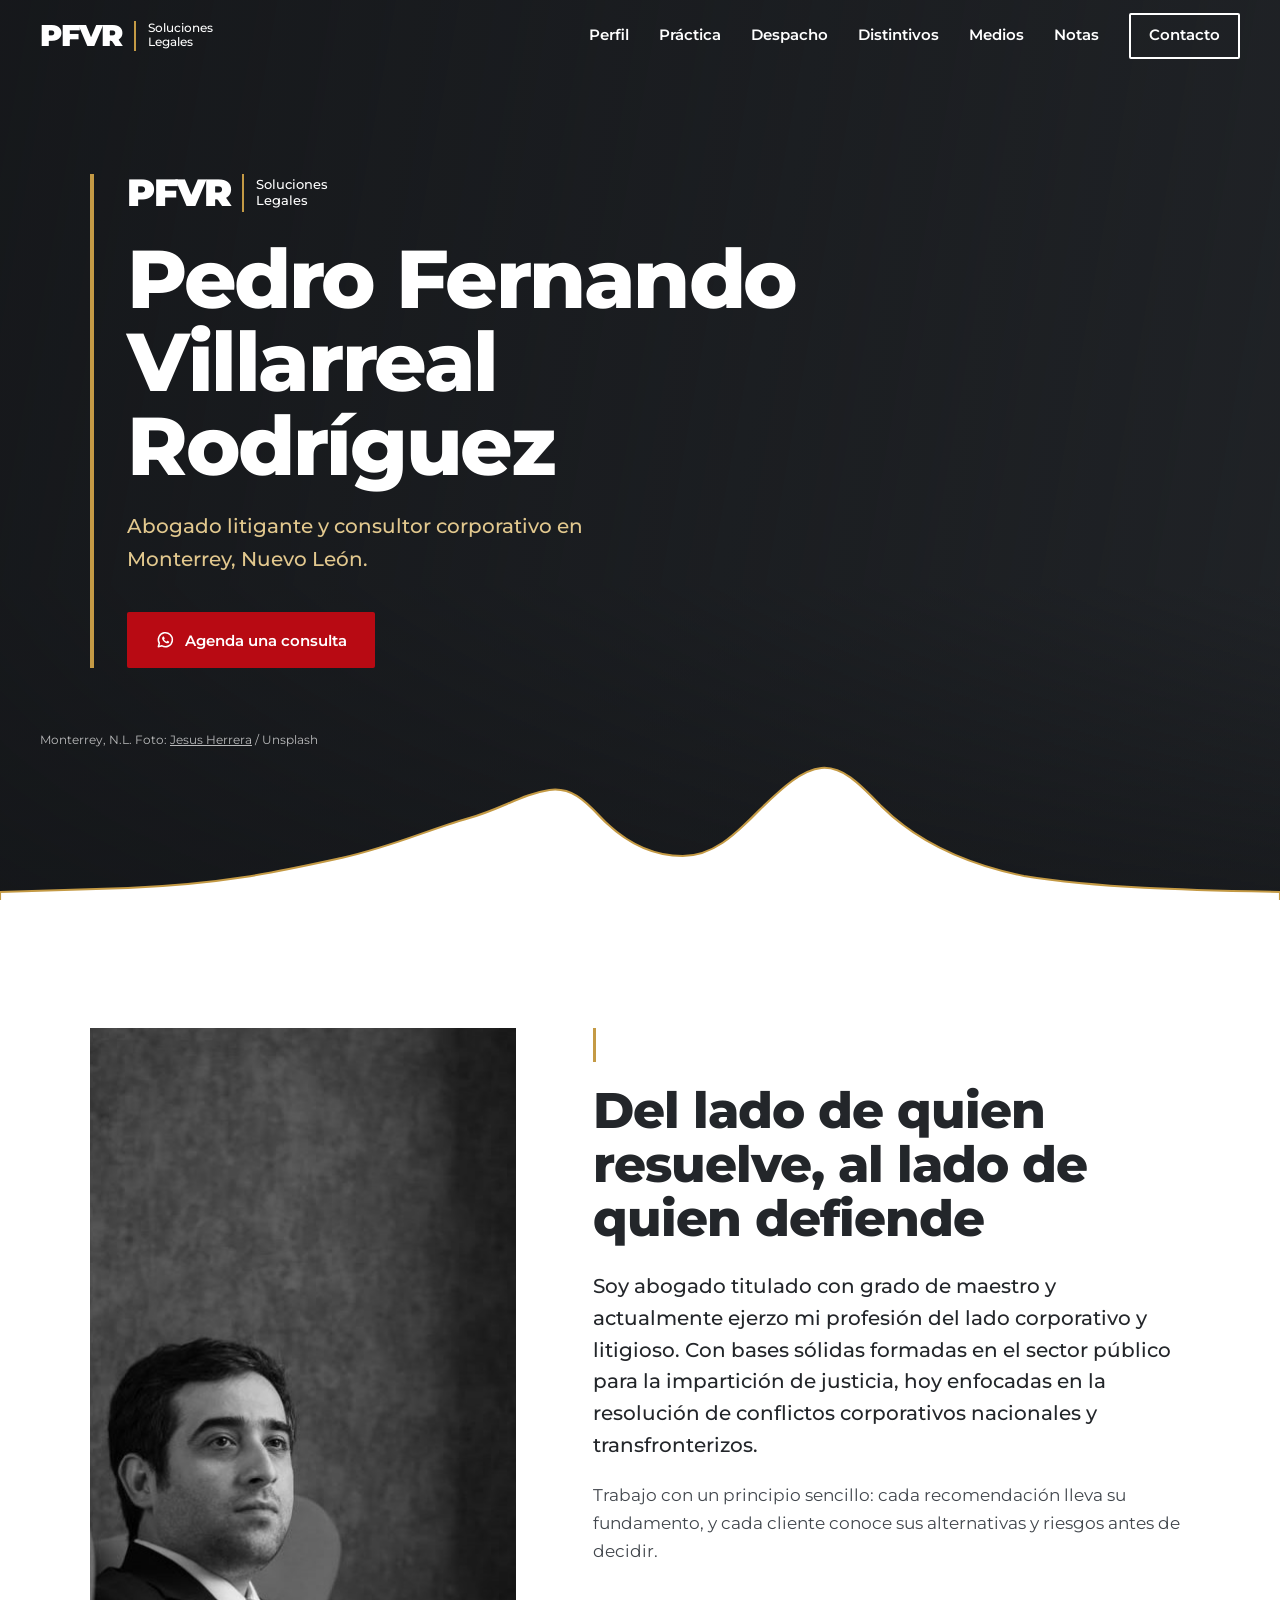
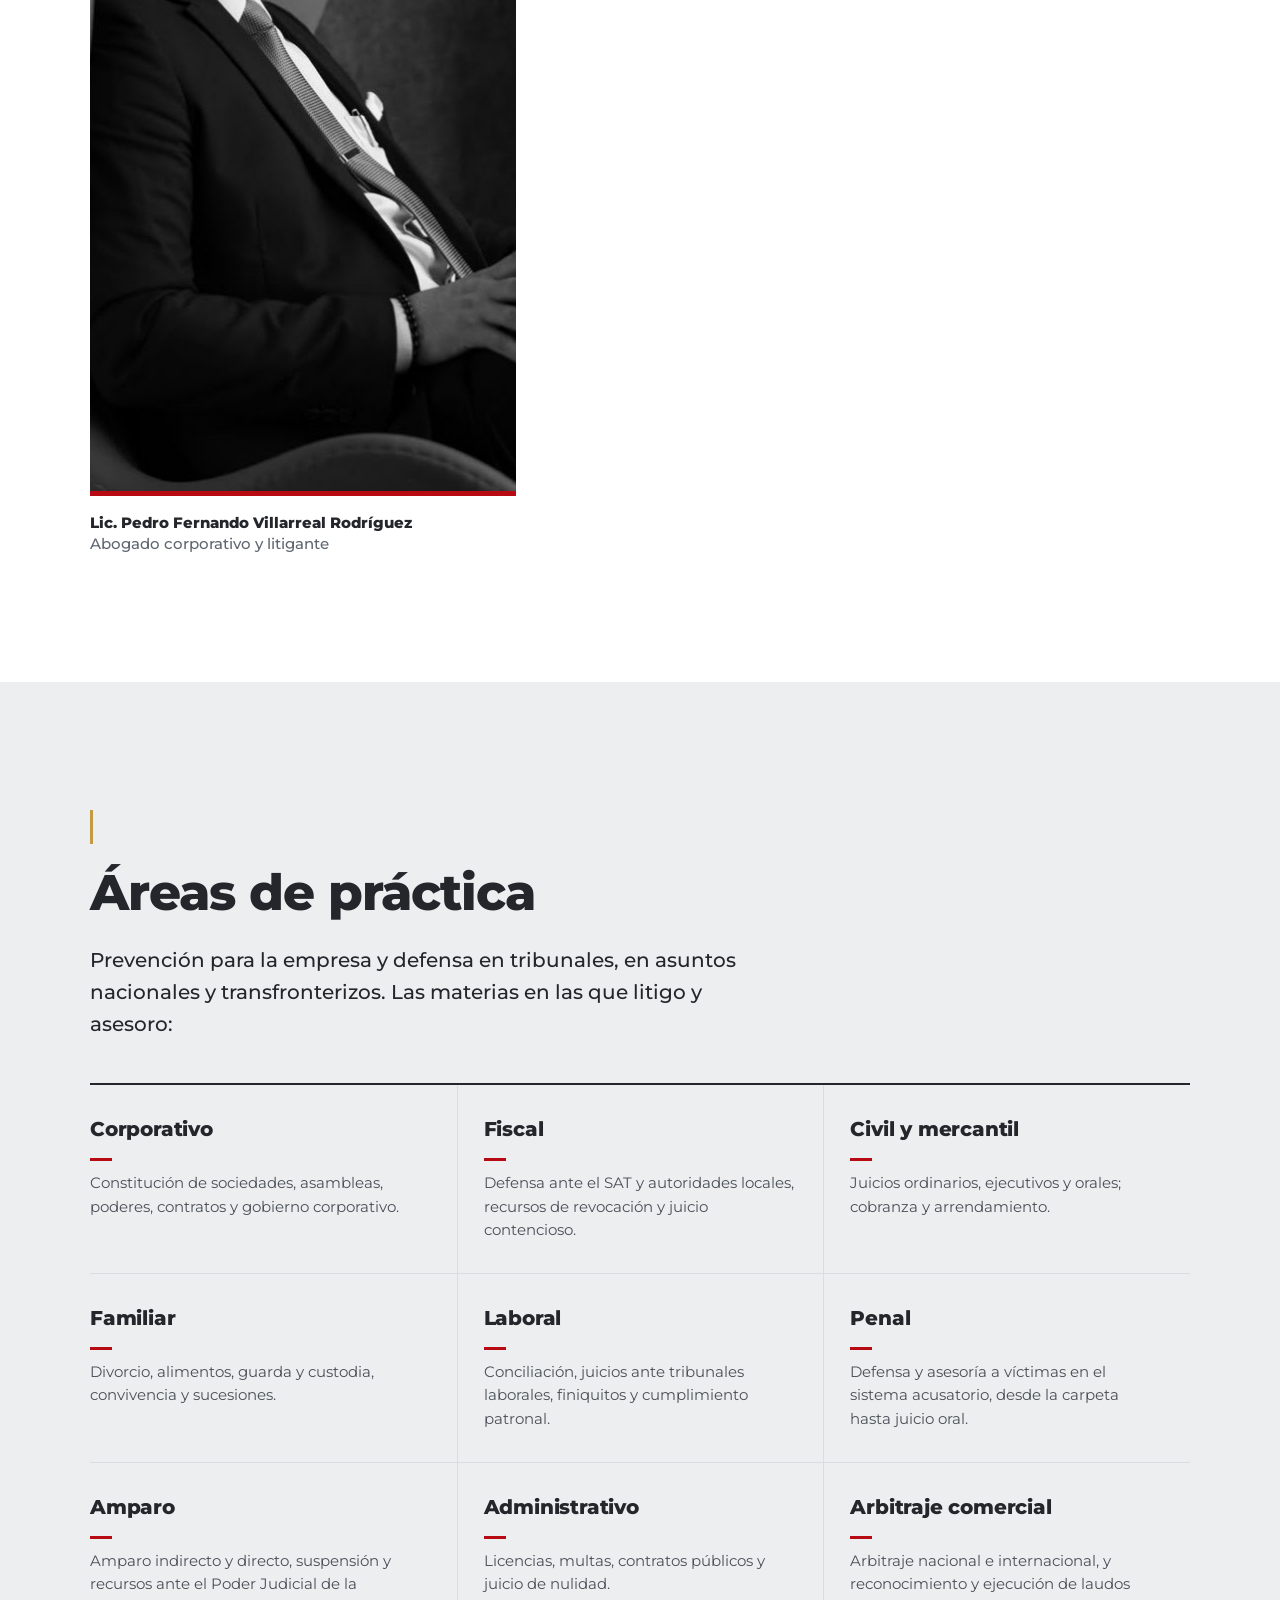
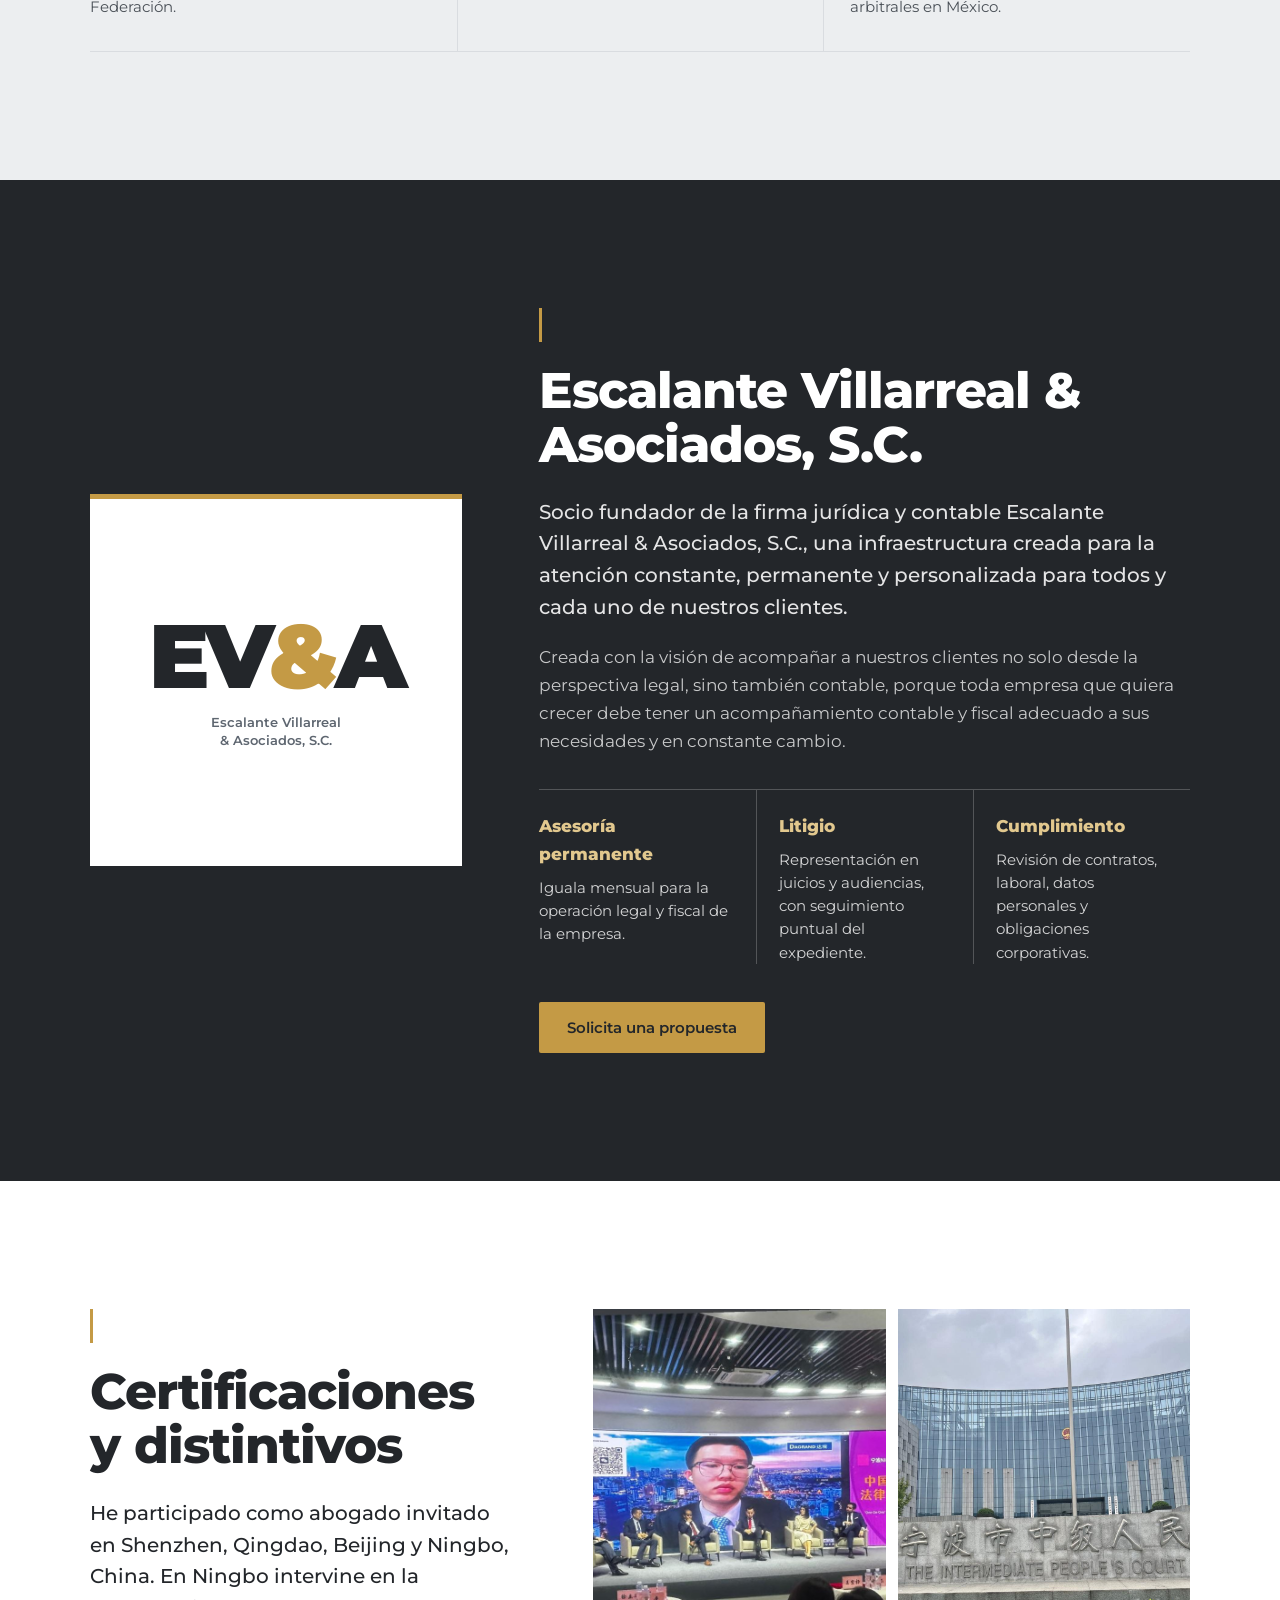
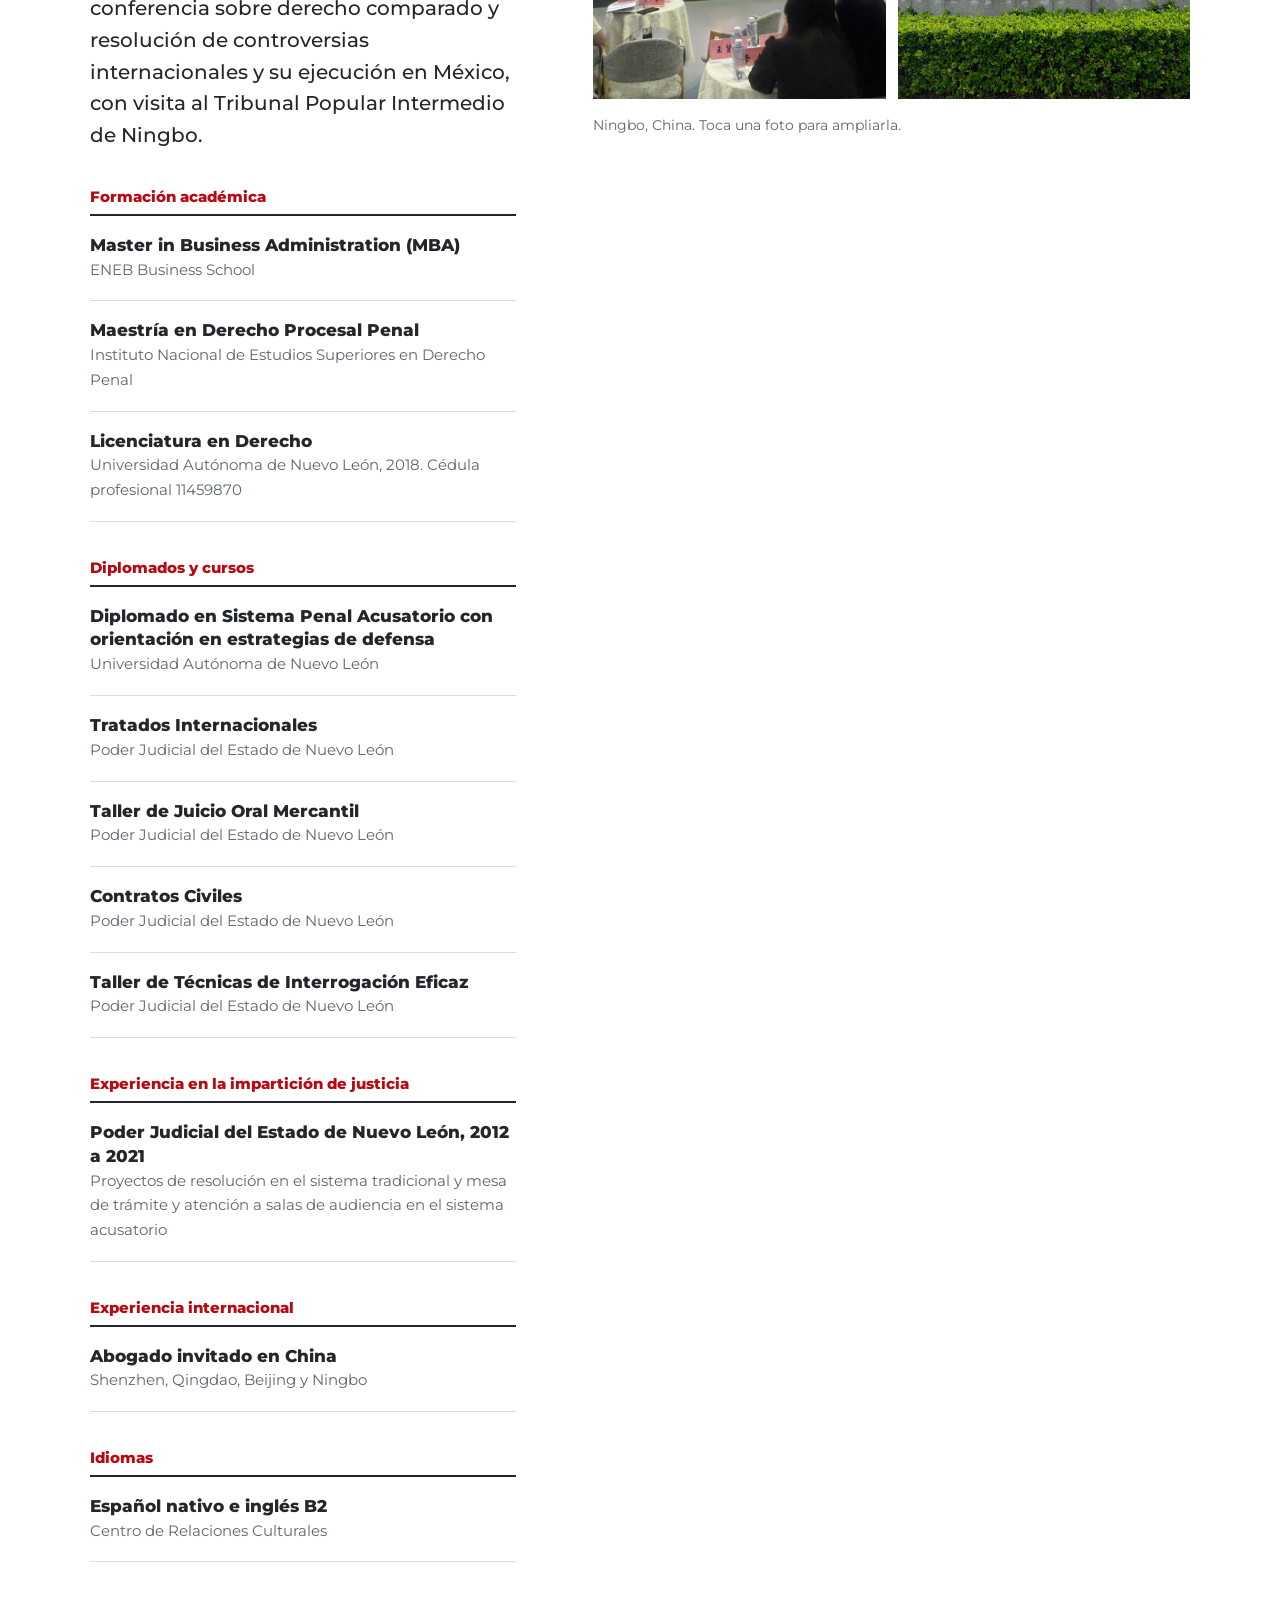
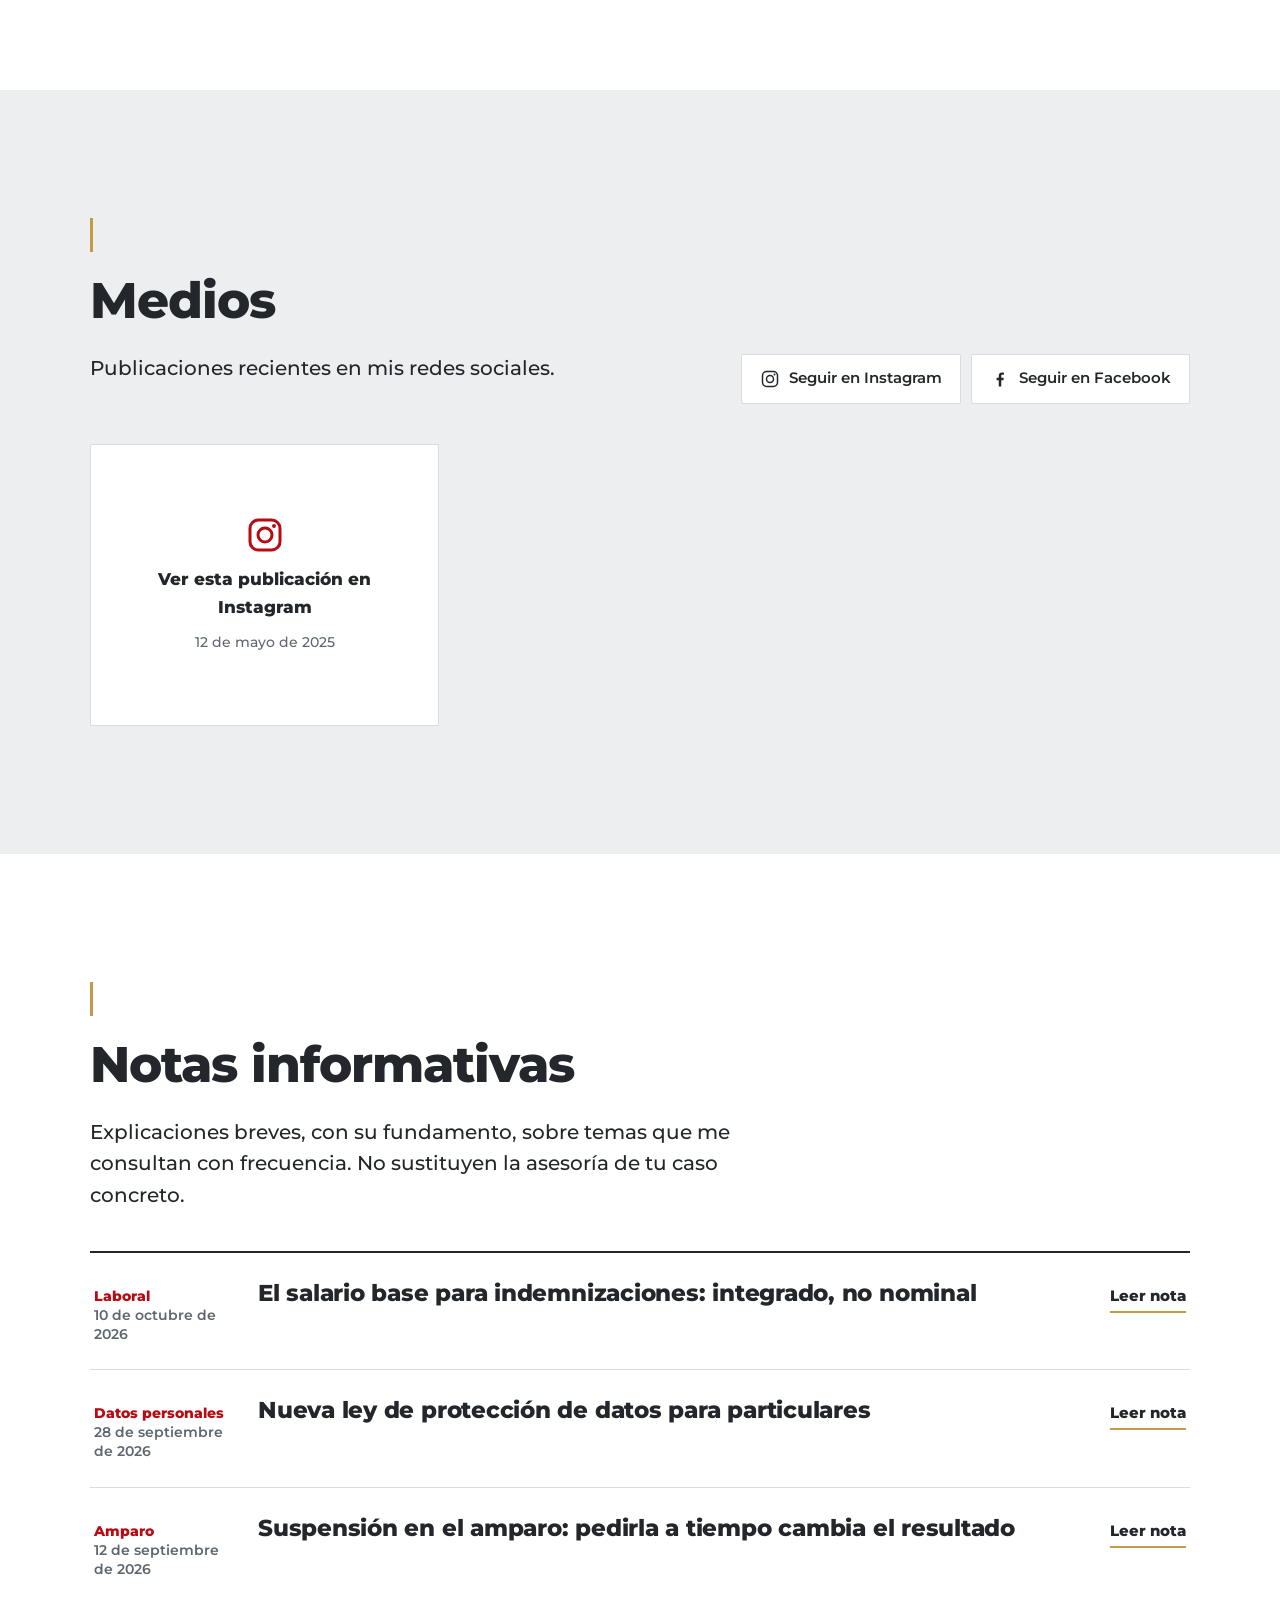
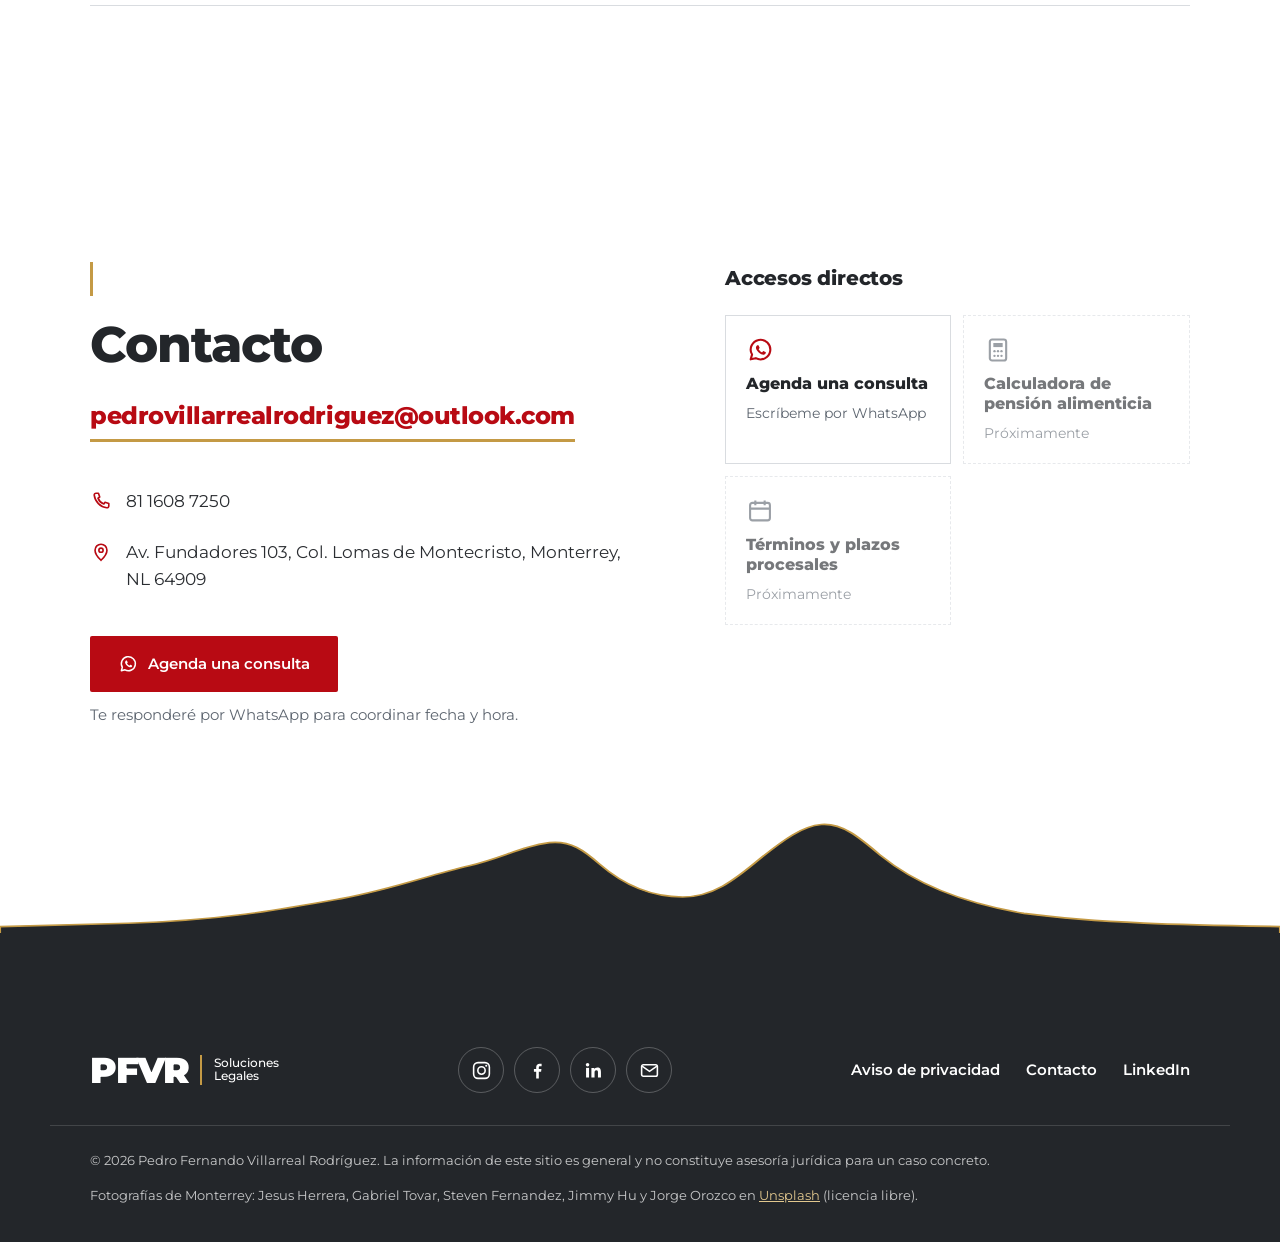
==== commit 7799c0e4: "Corrige teléfono y WhatsApp de consulta: 81 1608 7250 Co-Authored-By: Claude Opus 5.5 <noreply@anthr" ====
--- a/index.html
+++ b/index.html
@@ -20,7 +20,7 @@
     "name": "PFVR Soluciones Legales",
     "founder": "Pedro Fernando Villarreal Rodríguez",
     "email": "pedrovillarrealrodriguez@outlook.com",
-    "telephone": "+52 81 1630 7250",
+    "telephone": "+52 81 1608 7250",
     "address": {
       "@type": "PostalAddress",
       "streetAddress": "Av. Fundadores 103, Col. Lomas de Montecristo",
@@ -88,7 +88,7 @@
       <h1 class="hero-nombre">Pedro Fernando Villarreal Rodríguez</h1>
       <p class="hero-lema">Abogado litigante y consultor corporativo en Monterrey, Nuevo León.</p>
       <div class="hero-acciones">
-        <a class="btn btn-rojo btn-wa" href="https://wa.me/528116307250?text=Hola%2C%20Lic.%20Villarreal.%20Me%20gustar%C3%ADa%20agendar%20una%20consulta." target="_blank" rel="noopener" data-consulta><svg aria-hidden="true"><use href="#i-whatsapp"/></svg>Agenda una consulta</a>
+        <a class="btn btn-rojo btn-wa" href="https://wa.me/528116087250?text=Hola%2C%20Lic.%20Villarreal.%20Me%20gustar%C3%ADa%20agendar%20una%20consulta." target="_blank" rel="noopener" data-consulta><svg aria-hidden="true"><use href="#i-whatsapp"/></svg>Agenda una consulta</a>
       </div>
     </div>
   </div>
@@ -223,10 +223,10 @@
       <h2 class="titulo">Contacto</h2>
       <a class="correo-grande" href="mailto:pedrovillarrealrodriguez@outlook.com">pedrovillarrealrodriguez@outlook.com</a>
       <ul class="datos">
-        <li><svg><use href="#i-phone"/></svg><a href="tel:+528116307250">81 1630 7250</a></li>
+        <li><svg><use href="#i-phone"/></svg><a href="tel:+528116087250">81 1608 7250</a></li>
         <li><svg><use href="#i-map"/></svg><a href="https://www.google.com/maps/search/?api=1&amp;query=Av.%20Fundadores%20103%2C%20Lomas%20de%20Montecristo%2C%20Monterrey%2C%20NL%2064909" target="_blank" rel="noopener">Av. Fundadores 103, Col. Lomas de Montecristo, Monterrey, NL 64909</a></li>
       </ul>
-      <div class="contacto-cta"><a class="btn btn-rojo btn-wa" href="https://wa.me/528116307250?text=Hola%2C%20Lic.%20Villarreal.%20Me%20gustar%C3%ADa%20agendar%20una%20consulta." target="_blank" rel="noopener" data-consulta><svg aria-hidden="true"><use href="#i-whatsapp"/></svg>Agenda una consulta</a><p>Te responderé por WhatsApp para coordinar fecha y hora.</p></div>
+      <div class="contacto-cta"><a class="btn btn-rojo btn-wa" href="https://wa.me/528116087250?text=Hola%2C%20Lic.%20Villarreal.%20Me%20gustar%C3%ADa%20agendar%20una%20consulta." target="_blank" rel="noopener" data-consulta><svg aria-hidden="true"><use href="#i-whatsapp"/></svg>Agenda una consulta</a><p>Te responderé por WhatsApp para coordinar fecha y hora.</p></div>
     </div>
     <div>
       <h3 class="subtitulo">Accesos directos</h3>
